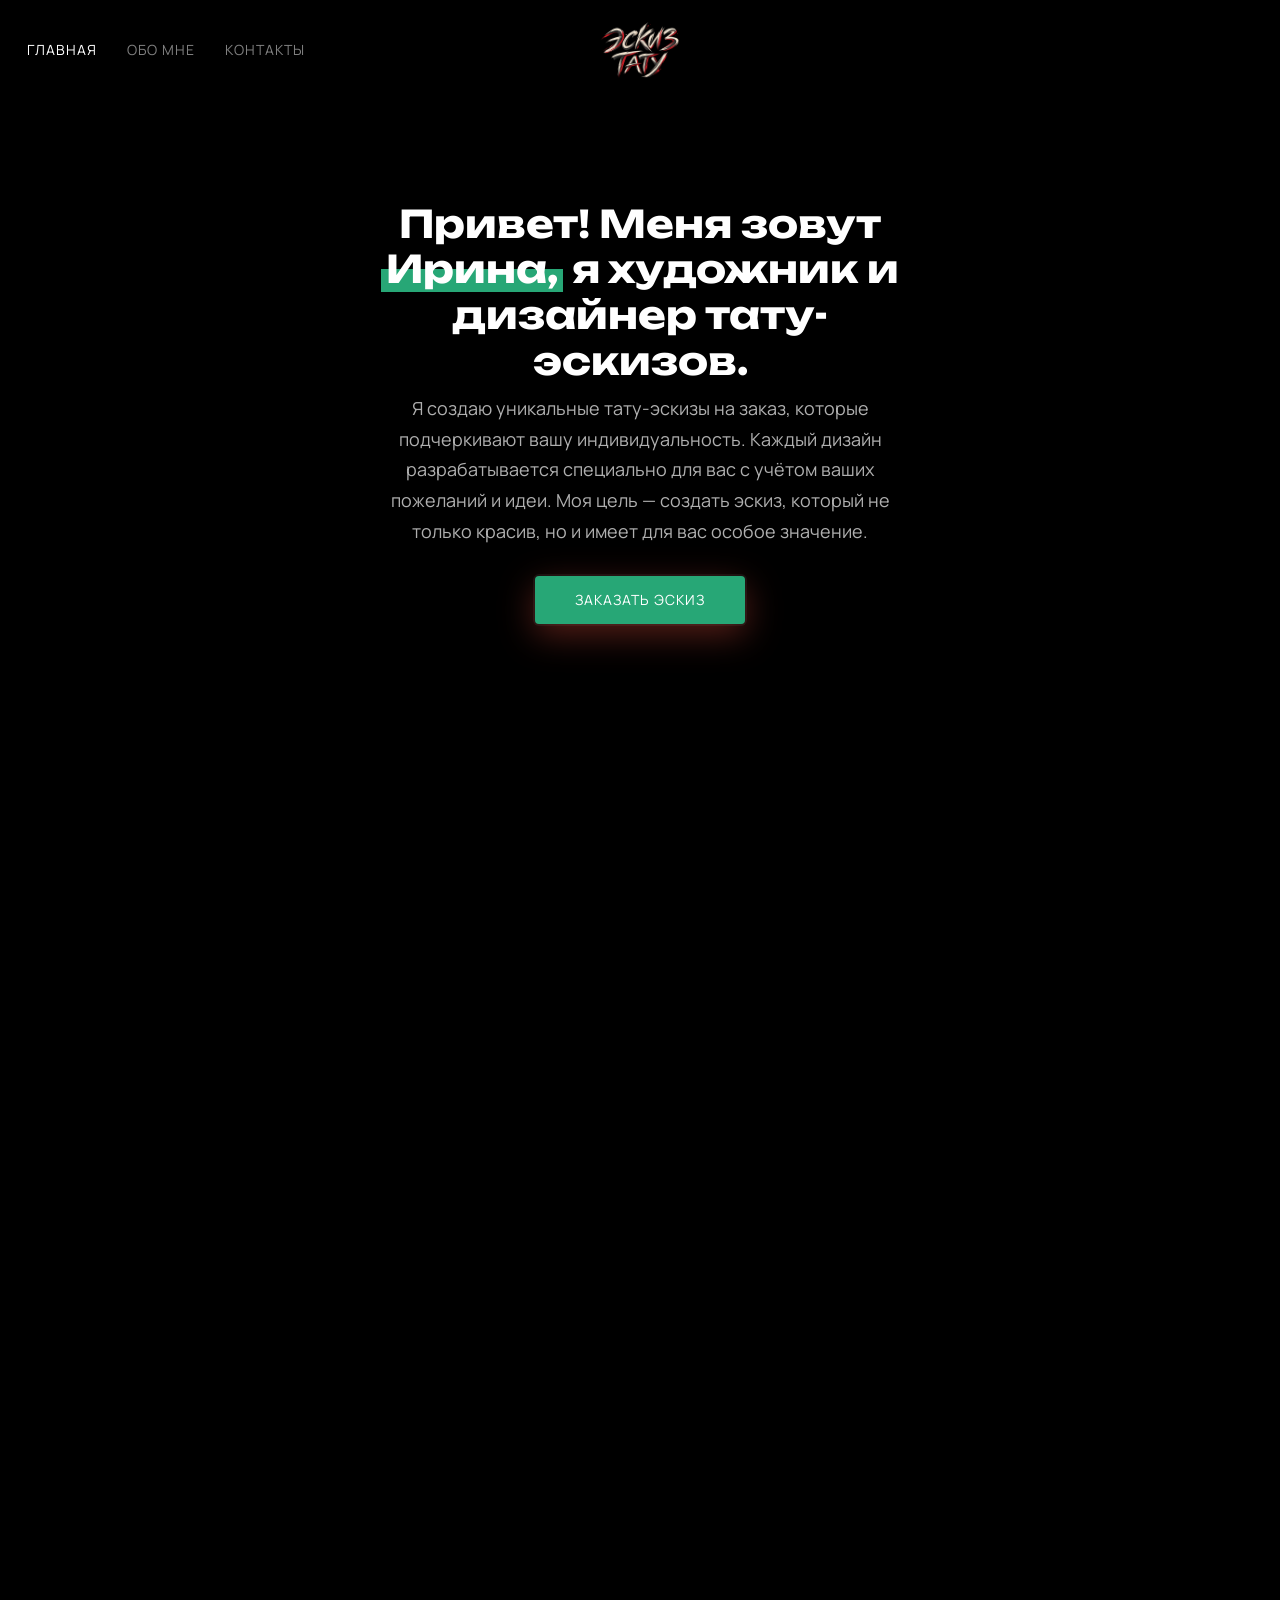
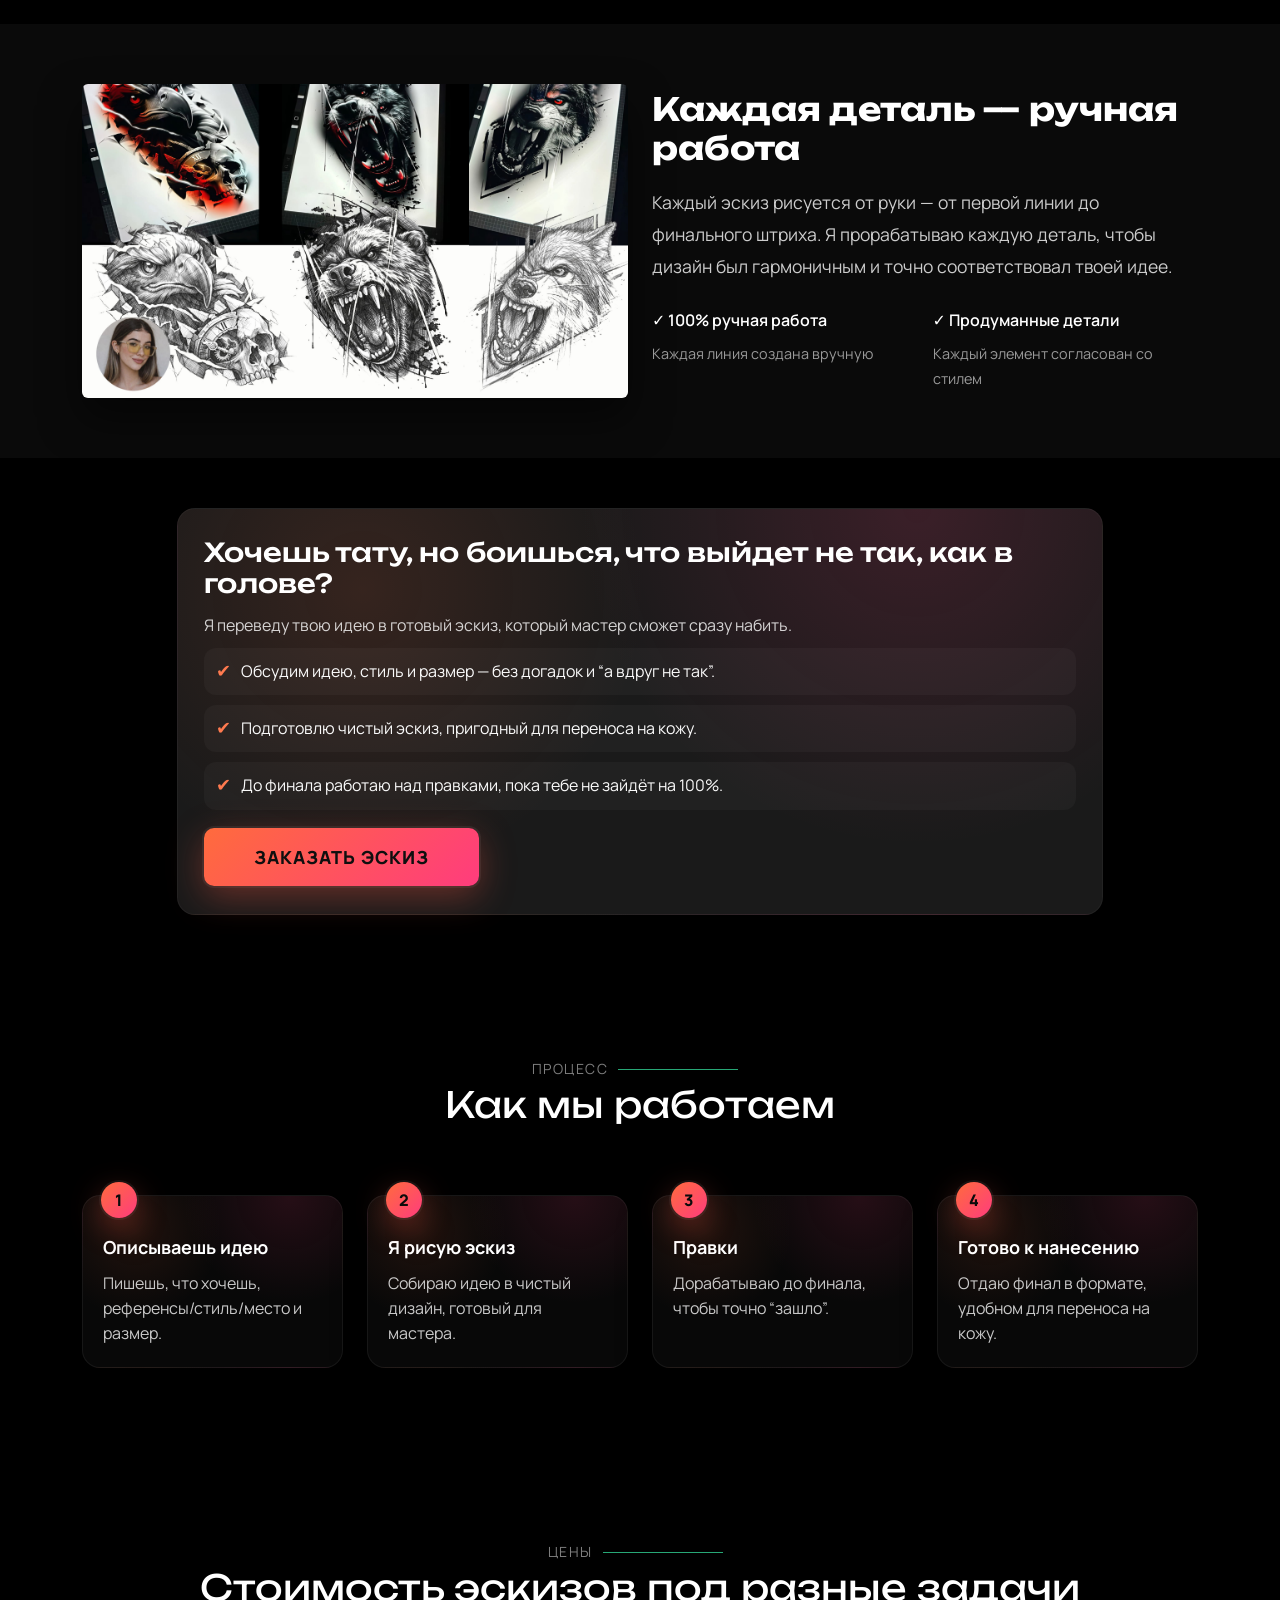
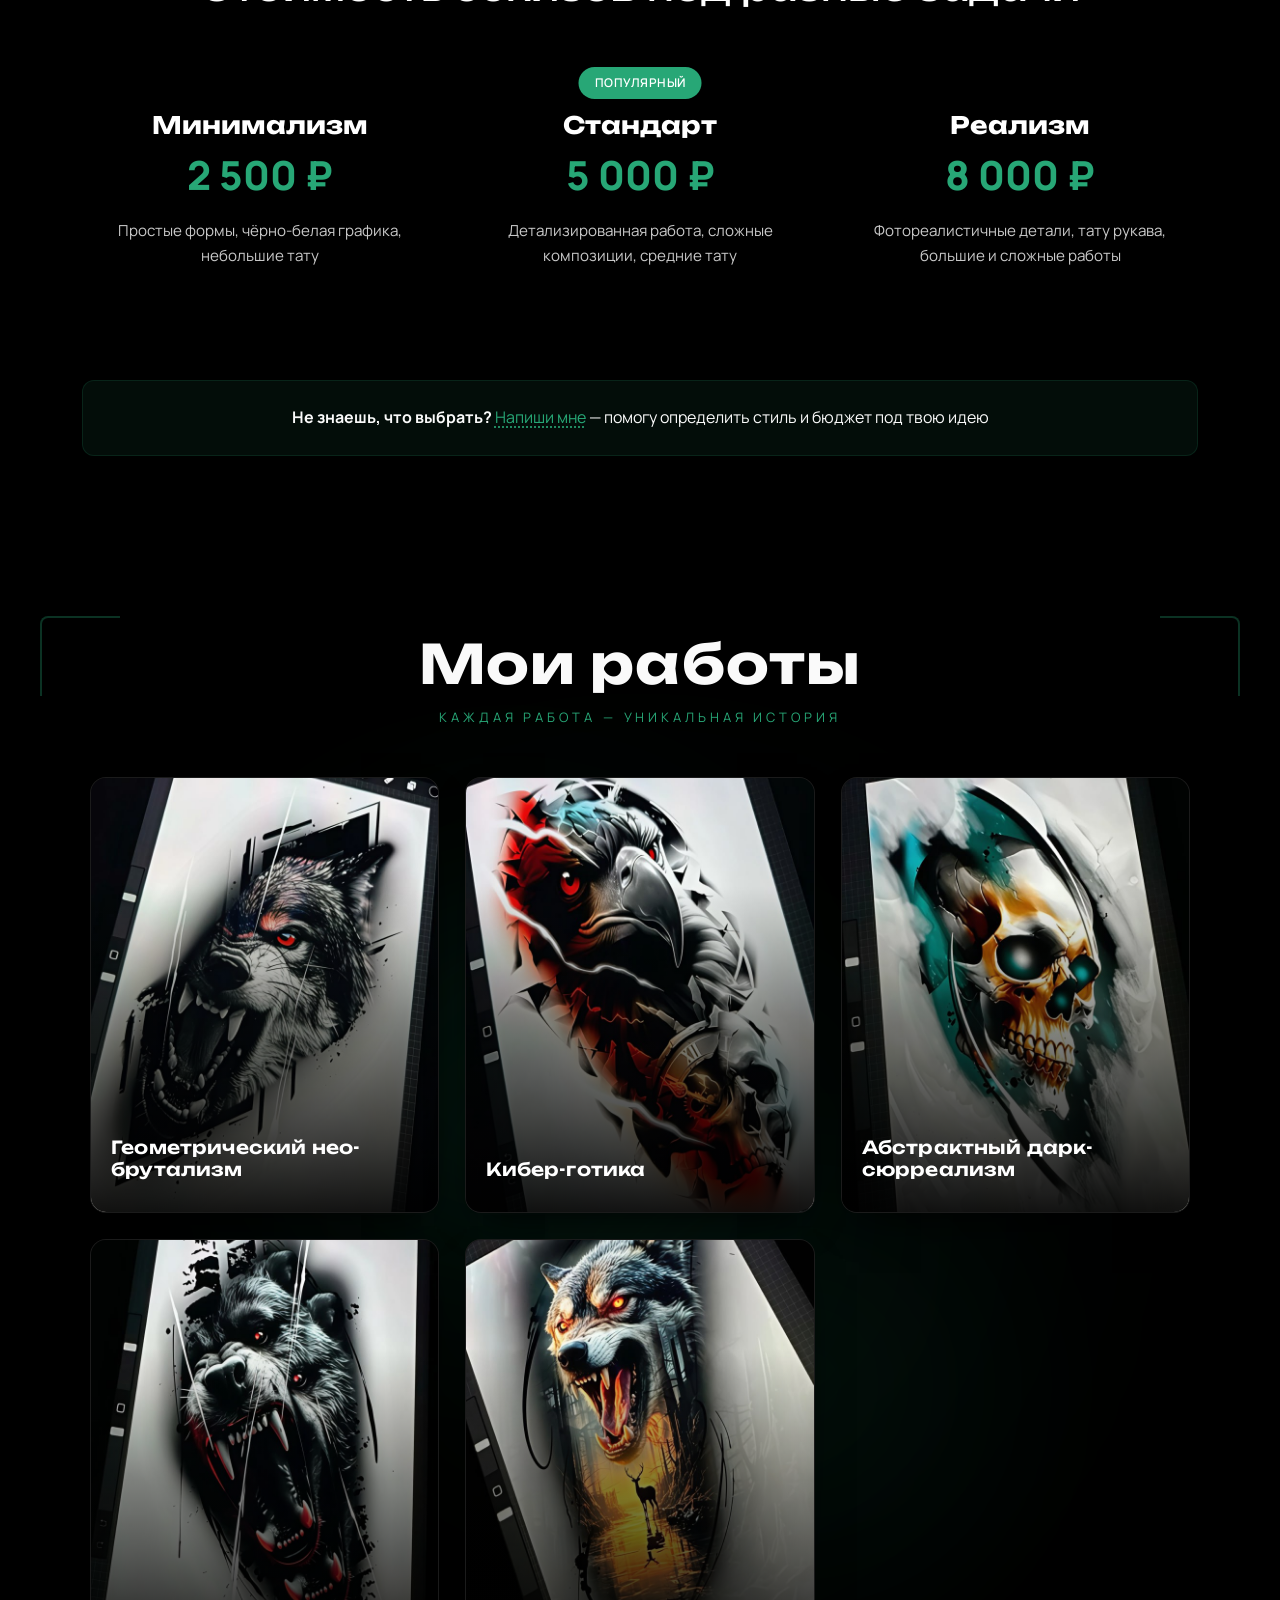
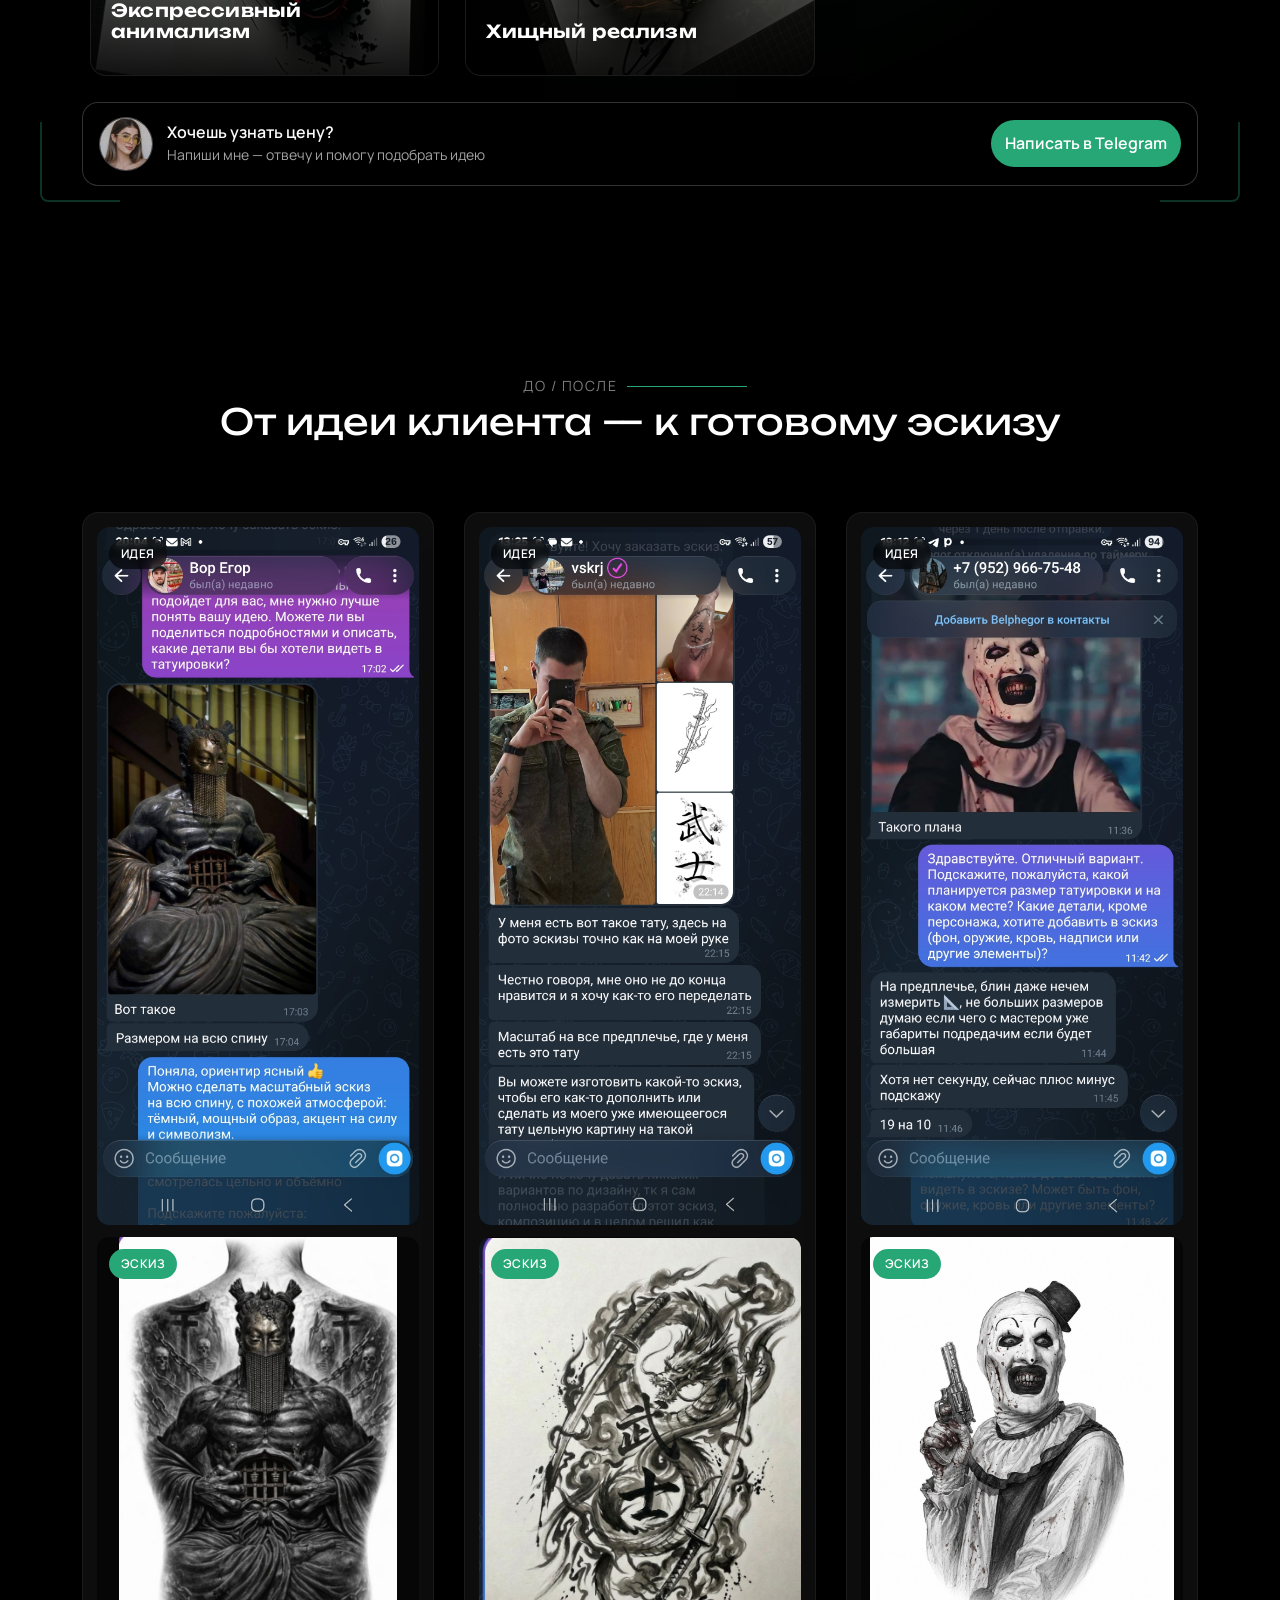
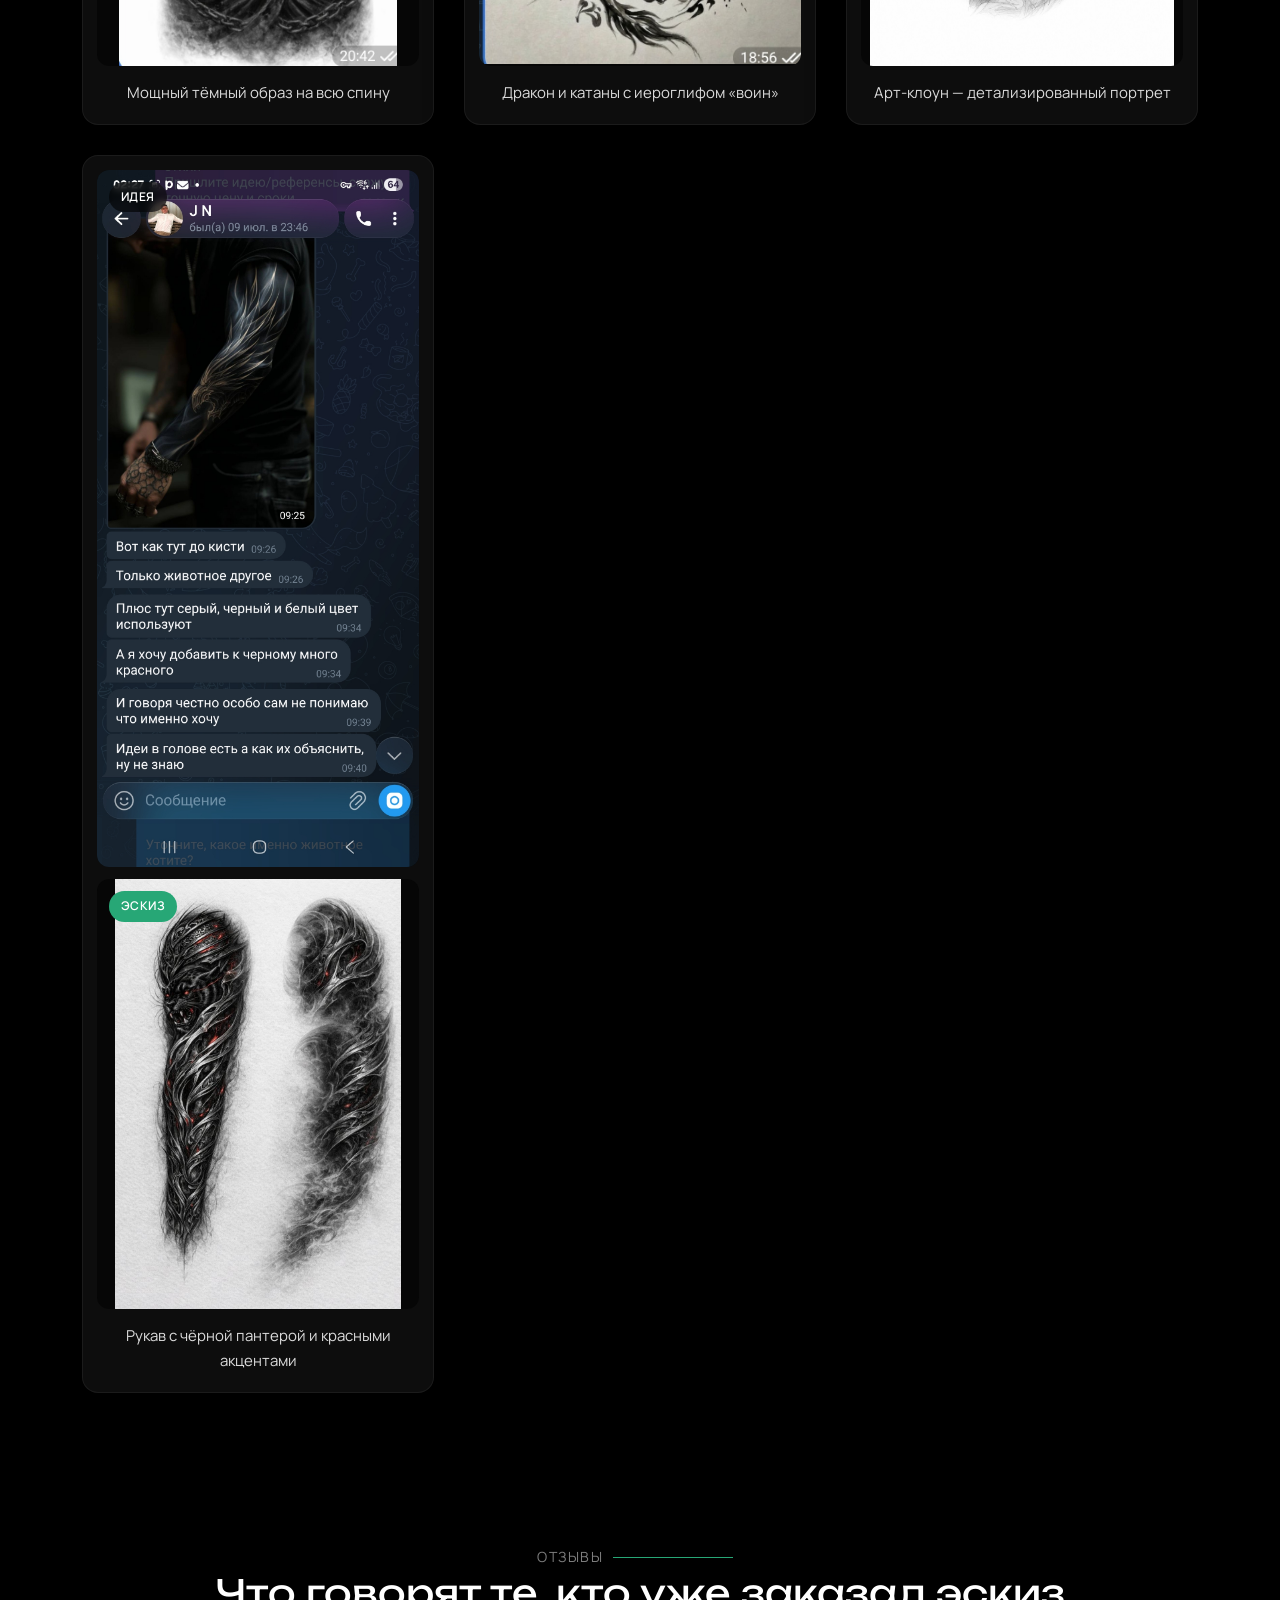
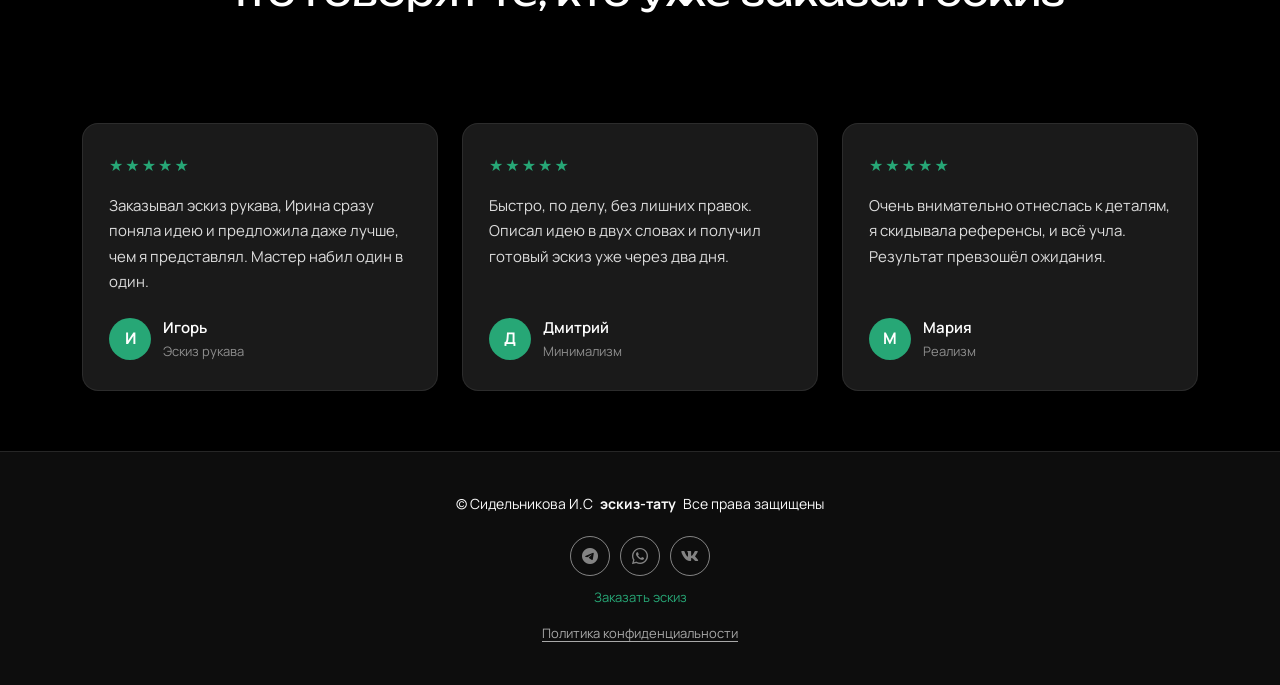
==== index.html @ 61ed84eb "322" ====
<!DOCTYPE html>
<html lang="ru">

<head>
  <meta charset="utf-8">
  <meta content="width=device-width, initial-scale=1.0" name="viewport">
  <title>эскиз-тату — Эскизы на заказ</title>
  <meta name="description" content="Профессиональные тату-эскизы на заказ. Уникальные дизайны, разработанные специально для вас с учётом ваших пожеланий.">
  <meta name="keywords" content="тату эскизы, эскизы на заказ, дизайн тату, татуировки, художник тату">

  <!-- DNS prefetch for external resources -->
  <link rel="dns-prefetch" href="//fonts.googleapis.com">
  <link rel="dns-prefetch" href="//fonts.gstatic.com">
  <link rel="dns-prefetch" href="//mc.yandex.ru">

  <!-- Favicons -->
  <link href="assets/img/favicon.png" rel="icon" type="image/png">
  <link href="assets/img/favicon.png" rel="shortcut icon" type="image/png">
  <link href="assets/img/apple-touch-icon.png" rel="apple-touch-icon">
  
  <!-- Яндекс Директ и Open Graph -->
  <meta property="og:title" content="эскиз-тату — Эскизы на заказ">
  <meta property="og:description" content="Профессиональные тату-эскизы на заказ. Уникальные дизайны, разработанные специально для вас.">
  <meta property="og:image" content="http://tattoosketch-irina.ru/assets/img/logo.png">
  <meta property="og:url" content="http://tattoosketch-irina.ru/">
  <meta property="og:type" content="website">
  <meta property="og:site_name" content="эскиз-тату">
  <meta property="og:locale" content="ru_RU">
  
  <!-- Twitter Card -->
  <meta name="twitter:card" content="summary_large_image">
  <meta name="twitter:title" content="эскиз-тату — Эскизы на заказ">
  <meta name="twitter:description" content="Профессиональные тату-эскизы на заказ">
  <meta name="twitter:image" content="http://tattoosketch-irina.ru/assets/img/logo.png">
  
  <!-- Дополнительные размеры иконок для лучшей совместимости -->
  <link rel="icon" type="image/png" sizes="16x16" href="assets/img/favicon.png">
  <link rel="icon" type="image/png" sizes="32x32" href="assets/img/favicon.png">
  <link rel="icon" type="image/png" sizes="96x96" href="assets/img/favicon.png">
  <link rel="icon" type="image/png" sizes="192x192" href="assets/img/favicon.png">

  <!-- Fonts - optimized -->
  <link rel="preconnect" href="https://fonts.googleapis.com">
  <link rel="preconnect" href="https://fonts.gstatic.com" crossorigin>
  <link rel="preload" href="https://fonts.googleapis.com/css2?family=Manrope:wght@300;400;500;600;700;800&family=Unbounded:wght@400;500;600;700;800&display=swap" as="style" onload="this.onload=null;this.rel='stylesheet'">
  <noscript><link href="https://fonts.googleapis.com/css2?family=Manrope:wght@300;400;500;600;700;800&family=Unbounded:wght@400;500;600;700;800&display=swap" rel="stylesheet"></noscript>

  <!-- Critical CSS preload -->
  <link rel="preload" href="assets/vendor/bootstrap/css/bootstrap.min.css" as="style">
  <link rel="preload" href="assets/css/main.css?v=2.3" as="style">

  <!-- Vendor CSS Files -->
  <link href="assets/vendor/bootstrap/css/bootstrap.min.css" rel="stylesheet">
  <link href="assets/vendor/bootstrap-icons/bootstrap-icons.css" rel="stylesheet">
  <link href="assets/vendor/aos/aos.css" rel="stylesheet">
  <link href="assets/vendor/glightbox/css/glightbox.min.css" rel="stylesheet">
  <link href="assets/vendor/swiper/swiper-bundle.min.css" rel="stylesheet">

  <!-- Main CSS File -->
  <link href="assets/css/main.css?v=2.3" rel="stylesheet">

  <link rel="stylesheet" href="https://cdnjs.cloudflare.com/ajax/libs/font-awesome/5.15.2/css/all.min.css"/>

  <style>
    /* Логотип в шапке */
    .header-logo { position: absolute; left: 50%; top: 50%; transform: translate(-50%, -50%); display: inline-flex; align-items: center; line-height: 0; z-index: 1; }
    .header-logo img { height: 56px; width: auto; display: block; }
    @media (max-width: 575px) { .header-logo img { height: 44px; } }
  </style>
</head>


<!-- Yandex.Metrika counter -->
<script type="text/javascript">
    (function(m,e,t,r,i,k,a){
        m[i]=m[i]||function(){(m[i].a=m[i].a||[]).push(arguments)};
        m[i].l=1*new Date();
        for (var j = 0; j < document.scripts.length; j++) {if (document.scripts[j].src === r) { return; }}
        k=e.createElement(t),a=e.getElementsByTagName(t)[0],k.async=1,k.src=r,a.parentNode.insertBefore(k,a)
    })(window, document,'script','https://mc.yandex.ru/metrika/tag.js?id=113437921', 'ym');

    ym(113437921, 'init', {ssr:true, webvisor:true, clickmap:true, ecommerce:"dataLayer", referrer: document.referrer, url: location.href, accurateTrackBounce:true, trackLinks:true});
</script>
<noscript><div><img src="https://mc.yandex.ru/watch/113437921" style="position:absolute; left:-9999px;" alt="" /></div></noscript>
<!-- /Yandex.Metrika counter -->

<body class="index-page">

  <header id="header" class="header d-flex align-items-center sticky-top">
    <div class="container-fluid position-relative d-flex align-items-center justify-content-between">
      <nav id="navmenu" class="navmenu">
        <ul>
          <li><a href="http://tattoosketch-irina.ru/" class="active">Главная<br></a></li>
          <li><a href="http://tattoosketch-irina.ru/about.html">Обо мне</a></li>
          <li><a href="http://tattoosketch-irina.ru/contact.html">Контакты</a></li>
        </ul>
        <i class="mobile-nav-toggle d-xl-none bi bi-list"></i>
      </nav>

      <a href="http://tattoosketch-irina.ru/" class="header-logo" aria-label="Эскиз тату — на главную"><img src="assets/img/logo-header.png" alt="Эскиз тату" width="78" height="56"></a>

    </div>
  </header>
  
  <main class="main">

    <!-- Hero Section -->
    <section id="hero" class="hero section">

      <div class="container">
        <div class="row justify-content-center">
          <div class="col-lg-6 text-center" data-aos="fade-up" data-aos-delay="100">
            <h2><span>Привет! Меня зовут </span><span class="underlight">Ирина,</span><span> я художник и дизайнер тату-эскизов.</span></h2>
            <p>Я создаю уникальные тату-эскизы на заказ, которые подчеркивают вашу индивидуальность. Каждый дизайн разрабатывается специально для вас с учётом ваших пожеланий и идеи. Моя цель — создать эскиз, который не только красив, но и имеет для вас особое значение.</p>
            <div>
              <a class="btn-get-started order-trigger" href="#order">Заказать эскиз<br></a>
            </div>
            
          </div>
        </div>
      </div>
    </section><!-- /Hero Section -->
    <section id="video-hero" class="video-hero" style="position: relative; height: 100vh; overflow: hidden;">
      <video autoplay muted loop playsinline preload="metadata"
        style="
          position: absolute;
          top: 50%;
          left: 50%;
          height: 100%;
          transform: translate(-50%, -50%);
          object-fit: contain;
          pointer-events: none;
          user-select: none;
        "
        id="background-video"
        oncontextmenu="return false;"
        onselectstart="return false;"
        ondragstart="return false;"
      >
        <source src="assets/vid/123.mp4" type="video/mp4">
      </video>
    </section>
    
    
    <script>
      // Загружаем видео после загрузки страницы с задержкой
      window.addEventListener('load', function() {
        setTimeout(function() {
          const video = document.getElementById("background-video");
          if (video) {
            video.load(); // Загружаем видео
            video.playbackRate = 0.7; // Уменьшаем скорость видео
          }
        }, 1000); // Задержка 1 секунда после загрузки страницы
      });
    </script>

    <!-- Handmade Section -->
    <section class="section" style="padding: 60px 0; background: #0a0a0a;">
      <div class="container" data-aos="fade-up" data-aos-delay="100">
        <div class="row align-items-center justify-content-center">
          <div class="col-lg-6">
            <div class="handmade-image-wrapper">
              <img id="handmadeImage" src="" alt="Ручная работа эскиза" class="img-fluid rounded" style="width: 100%; height: auto; box-shadow: 0 20px 40px rgba(0,0,0,0.5);" draggable="false" oncontextmenu="return false;" onselectstart="return false;" ondragstart="return false;">
            </div>
          </div>
          <div class="col-lg-6">
            <div class="handmade-content">
              <h3 style="color: #fff; font-size: 2rem; margin-bottom: 20px; font-weight: 700;">Каждая деталь — ручная работа</h3>
              <p style="color: #ccc; font-size: 1.1rem; line-height: 1.8; margin-bottom: 25px;">
                Каждый эскиз рисуется от руки — от первой линии до финального штриха. Я прорабатываю каждую деталь, чтобы дизайн был гармоничным и точно соответствовал твоей идее.
              </p>
              <div style="display: flex; gap: 15px; flex-wrap: wrap;">
                <div style="flex: 1; min-width: 200px;">
                  <div style="color: #fff; font-weight: 600; margin-bottom: 8px;">✓ 100% ручная работа</div>
                  <div style="color: #999; font-size: 0.9rem;">Каждая линия создана вручную</div>
                </div>
                <div style="flex: 1; min-width: 200px;">
                  <div style="color: #fff; font-weight: 600; margin-bottom: 8px;">✓ Продуманные детали</div>
                  <div style="color: #999; font-size: 0.9rem;">Каждый элемент согласован со стилем</div>
                </div>
              </div>
            </div>
          </div>
        </div>
      </div>
    </section>

    <!-- Gallery Section -->
    <section class="section" style="padding: 50px 0;">
      <div class="container" data-aos="fade-up" data-aos-delay="80">
        <div class="row justify-content-center">
          <div class="col-lg-10">
            <div class="pain-block">
              <h3>Хочешь тату, но боишься, что выйдет не так, как в голове?</h3>
              <p>Я переведу твою идею в готовый эскиз, который мастер сможет сразу набить.</p>
              <ul class="pain-bullets">
                <li><span class="icon">✔</span><span>Обсудим идею, стиль и размер — без догадок и “а вдруг не так”.</span></li>
                <li><span class="icon">✔</span><span>Подготовлю чистый эскиз, пригодный для переноса на кожу.</span></li>
                <li><span class="icon">✔</span><span>До финала работаю над правками, пока тебе не зайдёт на 100%.</span></li>
              </ul>
              <div style="margin-top: 18px;">
                <a class="btn-get-started order-trigger" href="#order">Заказать эскиз</a>
              </div>
            </div>
          </div>
        </div>
      </div>
    </section>
    <section id="work" class="section work-process">
      <div class="container" data-aos="fade-up" data-aos-delay="80">
        <div class="section-title text-center">
          <h2>Процесс</h2>
          <p>Как мы работаем</p>
        </div>

        <div class="row gy-4 justify-content-center">
          <div class="col-lg-3 col-md-6">
            <div class="work-step-card" data-aos="fade-up" data-aos-delay="100">
              <div class="work-step-badge">1</div>
              <div class="work-step-title">Описываешь идею</div>
              <div class="work-step-text">Пишешь, что хочешь, референсы/стиль/место и размер.</div>
            </div>
          </div>

          <div class="col-lg-3 col-md-6">
            <div class="work-step-card" data-aos="fade-up" data-aos-delay="150">
              <div class="work-step-badge">2</div>
              <div class="work-step-title">Я рисую эскиз</div>
              <div class="work-step-text">Собираю идею в чистый дизайн, готовый для мастера.</div>
            </div>
          </div>

          <div class="col-lg-3 col-md-6">
            <div class="work-step-card" data-aos="fade-up" data-aos-delay="200">
              <div class="work-step-badge">3</div>
              <div class="work-step-title">Правки</div>
              <div class="work-step-text">Дорабатываю до финала, чтобы точно “зашло”.</div>
            </div>
          </div>

          <div class="col-lg-3 col-md-6">
            <div class="work-step-card" data-aos="fade-up" data-aos-delay="250">
              <div class="work-step-badge">4</div>
              <div class="work-step-title">Готово к нанесению</div>
              <div class="work-step-text">Отдаю финал в формате, удобном для переноса на кожу.</div>
            </div>
          </div>
        </div>
      </div>
    </section>

    <!-- Pricing Section -->
    <section id="pricing" class="section pricing-section">
      <div class="container" data-aos="fade-up" data-aos-delay="80">
        <div class="section-title text-center">
          <h2>Цены</h2>
          <p>Стоимость эскизов под разные задачи</p>
        </div>
      </div>

      <!-- Популярный блок для мобильных -->
      <div class="pricing-popular-mobile d-block d-md-none">
        <div class="container" data-aos="fade-up" data-aos-delay="150">
          <div class="pricing-item pricing-popular">
            <span class="pricing-badge">Популярный</span>
            <h3 class="pricing-title">Стандарт</h3>
            <div>
              <div class="pricing-price">5 000 ₽</div>
              <p class="pricing-desc">Детализированная работа, сложные композиции, средние тату</p>
            </div>
          </div>
        </div>
      </div>

      <div class="container" data-aos="fade-up" data-aos-delay="80">
        <div class="row gy-4 justify-content-center">
          <div class="col-lg-4 col-md-6 d-none d-md-block">
            <div class="pricing-item" data-aos="fade-up" data-aos-delay="100">
              <h3 class="pricing-title">Минимализм</h3>
              <div>
                <div class="pricing-price">2 500 ₽</div>
                <p class="pricing-desc">Простые формы, чёрно-белая графика, небольшие тату</p>
              </div>
            </div>
          </div>

          <div class="col-lg-4 col-md-6 d-none d-md-block">
            <div class="pricing-item pricing-popular" data-aos="fade-up" data-aos-delay="150">
              <span class="pricing-badge">Популярный</span>
              <h3 class="pricing-title">Стандарт</h3>
              <div>
                <div class="pricing-price">5 000 ₽</div>
                <p class="pricing-desc">Детализированная работа, сложные композиции, средние тату</p>
              </div>
            </div>
          </div>

          <div class="col-lg-4 col-md-6 d-none d-md-block">
            <div class="pricing-item" data-aos="fade-up" data-aos-delay="200">
              <h3 class="pricing-title">Реализм</h3>
              <div>
                <div class="pricing-price">8 000 ₽</div>
                <p class="pricing-desc">Фотореалистичные детали, тату рукава, большие и сложные работы</p>
              </div>
            </div>
          </div>

          <!-- Мобильные версии остальных блоков -->
          <div class="col-12 d-block d-md-none">
            <div class="row gy-3">
              <div class="col-12">
                <div class="pricing-item" data-aos="fade-up" data-aos-delay="100">
                  <h3 class="pricing-title">Минимализм</h3>
                  <div>
                    <div class="pricing-price">2 500 ₽</div>
                    <p class="pricing-desc">Простые формы, чёрно-белая графика, небольшие тату</p>
                  </div>
                </div>
              </div>

              <div class="col-12">
                <div class="pricing-item" data-aos="fade-up" data-aos-delay="200">
                  <h3 class="pricing-title">Реализм</h3>
                  <div>
                    <div class="pricing-price">8 000 ₽</div>
                    <p class="pricing-desc">Фотореалистичные детали, тату рукава, большие и сложные работы</p>
                  </div>
                </div>
              </div>
            </div>
          </div>
        </div>

        <div class="pricing-note text-center" data-aos="fade-up" data-aos-delay="250">
          <p><strong>Не знаешь, что выбрать?</strong> <a href="#order" class="order-trigger" style="color: var(--accent-color); text-decoration: underline; text-decoration-style: dotted; text-underline-offset: 4px;">Напиши мне</a> — помогу определить стиль и бюджет под твою идею</p>
        </div>
      </div>
    </section>

    <section id="gallery-4" class="section mfb-gallery">

      <div class="mfb-gallery__bg" aria-hidden="true">
        <div class="mfb-gallery__glow mfb-gallery__glow--1"></div>
        <div class="mfb-gallery__glow mfb-gallery__glow--2"></div>
        <div class="mfb-gallery__glow mfb-gallery__glow--3"></div>

        <div class="mfb-gallery__corner mfb-gallery__corner--tl"></div>
        <div class="mfb-gallery__corner mfb-gallery__corner--tr"></div>
        <div class="mfb-gallery__corner mfb-gallery__corner--bl"></div>
        <div class="mfb-gallery__corner mfb-gallery__corner--br"></div>
      </div>

      <div class="container mfb-gallery__container">
        <div class="mfb-gallery__header">
          <h2 class="mfb-gallery__title">Мои работы</h2>
          <p class="mfb-gallery__subtitle">Каждая работа — уникальная история</p>
        </div>

        <div class="mfb-grid">
          <figure class="mfb-card">
            <img class="mfb-card__img" src="assets/img/gallery/gallery-1.jpg" alt="Геометрический нео-брутализм" loading="lazy" draggable="false" oncontextmenu="return false;">
            <figcaption class="mfb-card__caption">
              <h3 class="mfb-card__title">Геометрический нео-брутализм</h3>
              <p class="mfb-card__desc"></p>
            </figcaption>
          </figure>

          <figure class="mfb-card">
            <img class="mfb-card__img" src="assets/img/gallery/gallery-2.jpg" alt="Кибер-готика" loading="lazy" draggable="false" oncontextmenu="return false;">
            <figcaption class="mfb-card__caption">
              <h3 class="mfb-card__title">Кибер-готика</h3>
              <p class="mfb-card__desc"></p>
            </figcaption>
          </figure>

          <figure class="mfb-card">
            <img class="mfb-card__img" src="assets/img/gallery/gallery-3.jpg" alt="Абстрактный дарк-сюрреализм" loading="lazy" draggable="false" oncontextmenu="return false;">
            <figcaption class="mfb-card__caption">
              <h3 class="mfb-card__title">Абстрактный дарк-сюрреализм</h3>
              <p class="mfb-card__desc"></p>
            </figcaption>
          </figure>

          <figure class="mfb-card">
            <img class="mfb-card__img" src="assets/img/gallery/gallery-4.jpg" alt="Экспрессивный анимализм" loading="lazy" draggable="false" oncontextmenu="return false;">
            <figcaption class="mfb-card__caption">
              <h3 class="mfb-card__title">Экспрессивный анимализм</h3>
              <p class="mfb-card__desc"></p>
            </figcaption>
          </figure>

          <figure class="mfb-card">
            <img class="mfb-card__img" src="assets/img/gallery/gallery-5.jpg" alt="Хищный реализм" loading="lazy" draggable="false" oncontextmenu="return false;">
            <figcaption class="mfb-card__caption">
              <h3 class="mfb-card__title">Хищный реализм</h3>
              <p class="mfb-card__desc"></p>
            </figcaption>
          </figure>
        </div>

        <div class="mfb-gallery__cta">
          <div class="mfb-cta">
            <img class="mfb-cta__avatar" src="assets/img/profile-img.png" alt="Ирина" loading="lazy">
            <div class="mfb-cta__body">
              <div class="mfb-cta__title">Хочешь узнать цену?</div>
              <div class="mfb-cta__text">Напиши мне — отвечу и помогу подобрать идею</div>
            </div>
            <a class="mfb-cta__btn" href="https://t.me/Irinasketchs?text=%D0%97%D0%B4%D1%80%D0%B0%D0%B2%D1%81%D1%82%D0%B2%D1%83%D0%B9%D1%82%D0%B5!%20%D0%A5%D0%BE%D1%87%D1%83%20%D0%B7%D0%B0%D0%BA%D0%B0%D0%B7%D0%B0%D1%82%D1%8C%20%D1%8D%D1%81%D0%BA%D0%B8%D0%B7." target="_blank" rel="noopener">Написать в Telegram</a>
          </div>
        </div>
      </div>

    </section><!-- /Gallery Section -->

    <!-- Before / After Section -->
    <section id="before-after" class="section before-after">
      <div class="container" data-aos="fade-up" data-aos-delay="80">
        <div class="section-title text-center">
          <h2>До / После</h2>
          <p>От идеи клиента — к готовому эскизу</p>
        </div>

        <div class="ba-grid">
          <div class="ba-card">
            <div class="ba-card__side ba-card__side--before">
              <img src="assets/img/before-after/ba1-before.jpg" alt="Идея клиента — референс" loading="lazy" draggable="false" oncontextmenu="return false;">
              <span class="ba-card__tag">Идея</span>
            </div>
            <div class="ba-card__side ba-card__side--after">
              <img src="assets/img/before-after/ba1-after.jpg" alt="Готовый эскиз" loading="lazy" draggable="false" oncontextmenu="return false;">
              <span class="ba-card__tag ba-card__tag--after">Эскиз</span>
            </div>
            <p class="ba-card__caption">Мощный тёмный образ на всю спину</p>
          </div>

          <div class="ba-card">
            <div class="ba-card__side ba-card__side--before">
              <img src="assets/img/before-after/ba2-before.jpg" alt="Идея клиента — референс" loading="lazy" draggable="false" oncontextmenu="return false;">
              <span class="ba-card__tag">Идея</span>
            </div>
            <div class="ba-card__side ba-card__side--after">
              <img src="assets/img/before-after/ba2-after.jpg" alt="Готовый эскиз" loading="lazy" draggable="false" oncontextmenu="return false;">
              <span class="ba-card__tag ba-card__tag--after">Эскиз</span>
            </div>
            <p class="ba-card__caption">Дракон и катаны с иероглифом «воин»</p>
          </div>

          <div class="ba-card">
            <div class="ba-card__side ba-card__side--before">
              <img src="assets/img/before-after/ba3-before.jpg" alt="Идея клиента — референс" loading="lazy" draggable="false" oncontextmenu="return false;">
              <span class="ba-card__tag">Идея</span>
            </div>
            <div class="ba-card__side ba-card__side--after">
              <img src="assets/img/before-after/ba3-after.jpg" alt="Готовый эскиз" loading="lazy" draggable="false" oncontextmenu="return false;">
              <span class="ba-card__tag ba-card__tag--after">Эскиз</span>
            </div>
            <p class="ba-card__caption">Арт-клоун — детализированный портрет</p>
          </div>

          <div class="ba-card">
            <div class="ba-card__side ba-card__side--before">
              <img src="assets/img/before-after/ba4-before.jpg" alt="Идея клиента — референс" loading="lazy" draggable="false" oncontextmenu="return false;">
              <span class="ba-card__tag">Идея</span>
            </div>
            <div class="ba-card__side ba-card__side--after">
              <img src="assets/img/before-after/ba4-after.jpg" alt="Готовый эскиз" loading="lazy" draggable="false" oncontextmenu="return false;">
              <span class="ba-card__tag ba-card__tag--after">Эскиз</span>
            </div>
            <p class="ba-card__caption">Рукав с чёрной пантерой и красными акцентами</p>
          </div>
        </div>
      </div>
    </section><!-- /Before After Section -->

    <!-- Reviews Section -->
    <!-- Замените имена, тексты отзывов и оценки на реальные — это placeholder-контент -->
    <section id="reviews" class="section reviews-section">
      <div class="container" data-aos="fade-up" data-aos-delay="80">
        <div class="section-title text-center">
          <h2>Отзывы</h2>
          <p>Что говорят те, кто уже заказал эскиз</p>
        </div>

        <div class="reviews-grid">
          <div class="review-card" data-aos="fade-up" data-aos-delay="100">
            <div class="review-card__stars">★★★★★</div>
            <p class="review-card__text">Заказывал эскиз рукава, Ирина сразу поняла идею и предложила даже лучше, чем я представлял. Мастер набил один в один.</p>
            <div class="review-card__author">
              <div class="review-card__avatar">И</div>
              <div>
                <div class="review-card__name">Игорь</div>
                <div class="review-card__meta">Эскиз рукава</div>
              </div>
            </div>
          </div>

          <div class="review-card" data-aos="fade-up" data-aos-delay="150">
            <div class="review-card__stars">★★★★★</div>
            <p class="review-card__text">Быстро, по делу, без лишних правок. Описал идею в двух словах и получил готовый эскиз уже через два дня.</p>
            <div class="review-card__author">
              <div class="review-card__avatar">Д</div>
              <div>
                <div class="review-card__name">Дмитрий</div>
                <div class="review-card__meta">Минимализм</div>
              </div>
            </div>
          </div>

          <div class="review-card" data-aos="fade-up" data-aos-delay="200">
            <div class="review-card__stars">★★★★★</div>
            <p class="review-card__text">Очень внимательно отнеслась к деталям, я скидывала референсы, и всё учла. Результат превзошёл ожидания.</p>
            <div class="review-card__author">
              <div class="review-card__avatar">М</div>
              <div>
                <div class="review-card__name">Мария</div>
                <div class="review-card__meta">Реализм</div>
              </div>
            </div>
          </div>
        </div>
      </div>
    </section><!-- /Reviews Section -->

  </main>

  <footer id="footer" class="footer">

    <div class="container">
      <div class="copyright text-center ">
        <p>© <span>Cидельникова И.С</span> <strong class="px-1 sitename">эскиз-тату</strong> <span>Все права защищены</span></p>
      </div>
      <div class="social-links d-flex justify-content-center">
        <a href="#" class="social-links__icon social-links__icon--tg" onclick="openTelegramModal(); return false;" aria-label="Telegram"><i class="bi bi-telegram"></i></a>
        <a href="#" class="social-links__icon social-links__icon--wa" onclick="openWhatsAppModal(); return false;" aria-label="WhatsApp"><i class="bi bi-whatsapp"></i></a>
        <a href="https://vk.me/tattoo_sketchs1" class="social-links__icon social-links__icon--vk" aria-label="ВКонтакте"><i class="fab fa-vk"></i></a>
      </div>
      <div class="credits">
        <!-- All the links in the footer should remain intact. -->
        <!-- You can delete the links only if you've purchased the pro version. -->
        <!-- Licensing information: https://bootstrapmade.com/license/ -->
        <!-- Purchase the pro version with working PHP/AJAX contact form: [buy-url] -->
      <a href="#order" class="order-trigger">Заказать эскиз</a>
      </div>
      <div class="text-center">
        <button type="button" class="footer-privacy-link" onclick="openPrivacyModal()">Политика конфиденциальности</button>
      </div>
    </div>

  </footer>

  <!-- Order Modal -->
<div class="order-modal" id="orderModal">
  <div class="order-modal__dialog">
    <button class="order-modal__close" type="button" aria-label="Закрыть"><i class="bi bi-x-lg"></i></button>

    <div class="order-modal__title">
      Создадим твой уникальный тату-эскиз вместе
    </div>

    <div class="order-modal__text">
      Напиши мне прямо сейчас, и я разработаю авторский эскиз под твой стиль и место на теле.
      2 правки бесплатно, готово за 48 часов. Твоя идея — мой дизайн!
    </div>

    <div class="order-modal__actions">
      <a class="order-modal__btn order-modal__btn--tg" href="https://t.me/Irinasketchs?text=%D0%97%D0%B4%D1%80%D0%B0%D0%B2%D1%81%D1%82%D0%B2%D1%83%D0%B9%D1%82%D0%B5!%20%D0%A5%D0%BE%D1%87%D1%83%20%D0%B7%D0%B0%D0%BA%D0%B0%D0%B7%D0%B0%D1%82%D1%8C%20%D1%8D%D1%81%D0%BA%D0%B8%D0%B7." target="_blank" rel="noopener">
        <span class="order-modal__btn-content">
          <i class="bi bi-telegram order-modal__btn-icon"></i>
          <span class="order-modal__btn-text">
            <span class="order-modal__btn-main">Telegram</span>
            <span class="order-modal__btn-sub">работает с VPN</span>
          </span>
        </span>
      </a>
      <a class="order-modal__btn order-modal__btn--wa" href="https://wa.me/79517623467?text=%D0%97%D0%B4%D1%80%D0%B0%D0%B2%D1%81%D1%82%D0%B2%D1%83%D0%B9%D1%82%D0%B5!%20%D0%A5%D0%BE%D1%87%D1%83%20%D0%B7%D0%B0%D0%BA%D0%B0%D0%B7%D0%B0%D1%82%D1%8C%20%D1%8D%D1%81%D0%BA%D0%B8%D0%B7." target="_blank" rel="noopener">
        <span class="order-modal__btn-content">
          <i class="bi bi-whatsapp order-modal__btn-icon"></i>
          <span class="order-modal__btn-text">
            <span class="order-modal__btn-main">WhatsApp</span>
            <span class="order-modal__btn-sub">работает с VPN</span>
          </span>
        </span>
      </a>
      <a class="order-modal__btn order-modal__btn--vk" href="https://vk.me/tattoo_sketchs1" target="_blank" rel="noopener">
        <span class="order-modal__btn-content">
          <i class="fab fa-vk order-modal__btn-icon"></i>
          <span class="order-modal__btn-text">
            <span class="order-modal__btn-main">ВКонтакте</span>
            <span class="order-modal__btn-sub">без VPN</span>
          </span>
        </span>
      </a>
      <a class="order-modal__btn order-modal__btn--max" href="https://max.ru/u/f9LHodD0cOKFTOiDTiyeETaoW0tU1m-Z9Y6-FG8W3-4ZgeaolF8IkPWE2fU" target="_blank" rel="noopener">
        <span class="order-modal__btn-content">
          <span class="order-modal__btn-icon order-modal__btn-icon--max" aria-hidden="true"></span>
          <span class="order-modal__btn-text">
            <span class="order-modal__btn-main">MAX</span>
            <span class="order-modal__btn-sub">без VPN</span>
          </span>
        </span>
      </a>
    </div>

    <button type="button" class="order-examples-trigger" id="openExamplesBtn">
      <i class="bi bi-images"></i> Посмотреть примеры работ
    </button>

  </div>
</div>

  <!-- Попап с важной информацией: показывается перед выбором мессенджера -->
  <div class="order-modal" id="orderInfoModal">
    <div class="order-modal__dialog order-modal__dialog--sm">
      <button class="order-modal__close" type="button" aria-label="Закрыть" id="orderInfoCloseBtn"><i class="bi bi-x-lg"></i></button>

      <div class="order-modal__title">Прежде чем начнём</div>

      <div class="order-modal__text" style="margin-bottom: 18px;">
        Коротко о том, как я работаю, чтобы не было недопонимания.
      </div>

      <div class="order-thanks__laststep" style="width: 100%; box-sizing: border-box; align-items: flex-start;">
        <span class="order-thanks__badge">Важно</span>
        <p class="order-scope-note">Я рисую эскизы — <strong>сам дизайн</strong>, а не набиваю тату. Для нанесения понадобится мастер-тату у тебя в городе.</p>
        <p class="order-scope-note">Если вы хотите набить тату — пожалуйста, не пишите: я эскизы не набиваю.</p>
      </div>

      <button type="button" class="order-form__submit" id="orderInfoContinueBtn" style="width: 100%; margin-top: 20px;">Понятно, к мессенджерам</button>
    </div>
  </div>

  <!-- Попап с примерами работ: вынесен из формы заказа отдельно -->
  <div class="order-modal" id="examplesModal">
    <div class="order-modal__dialog">
      <button class="order-modal__close" type="button" aria-label="Закрыть" id="examplesCloseBtn"><i class="bi bi-x-lg"></i></button>

      <div class="order-modal__title">Примеры работ</div>
      <div class="order-modal__text">Несколько эскизов, которые я делала для клиентов.</div>

      <div class="order-carousel">
        <div class="order-carousel__viewport">
          <div class="order-carousel__track" id="orderCarouselTrack">
            <div class="order-carousel__item">
              <img src="assets/123/photo_2025-07-03_23-08-54 (1).jpg" alt="Эскиз 1" loading="lazy" oncontextmenu="return false;" draggable="false">
            </div>
            <div class="order-carousel__item">
              <img src="assets/123/photo_2025-07-03_23-08-55 (1).jpg" alt="Эскиз 2" loading="lazy" oncontextmenu="return false;" draggable="false">
            </div>
            <div class="order-carousel__item">
              <img src="assets/123/photo_2025-07-03_23-08-55 (2) (1).jpg" alt="Эскиз 3" loading="lazy" oncontextmenu="return false;" draggable="false">
            </div>
            <div class="order-carousel__item">
              <img src="assets/123/photo_2025-07-03_23-08-55 (3) (1).jpg" alt="Эскиз 4" loading="lazy" oncontextmenu="return false;" draggable="false">
            </div>
            <div class="order-carousel__item">
              <img src="assets/123/photo_2025-07-03_23-08-56 (1).jpg" alt="Эскиз 5" loading="lazy" oncontextmenu="return false;" draggable="false">
            </div>
            <div class="order-carousel__item">
              <img src="assets/123/photo_2025-07-03_23-08-56 (2) (1).jpg" alt="Эскиз 6" loading="lazy" oncontextmenu="return false;" draggable="false">
            </div>
            <div class="order-carousel__item">
              <img src="assets/123/photo_2025-07-03_23-08-56 (3) (1).jpg" alt="Эскиз 7" loading="lazy" oncontextmenu="return false;" draggable="false">
            </div>
            <div class="order-carousel__item">
              <img src="assets/123/photo_2025-07-03_23-08-56 (4) (1).jpg" alt="Эскиз 8" loading="lazy" oncontextmenu="return false;" draggable="false">
            </div>
          </div>
          <div class="order-carousel__nav">
            <button class="order-carousel__arrow order-carousel__arrow--prev" type="button" data-dir="-1">‹</button>
            <button class="order-carousel__arrow order-carousel__arrow--next" type="button" data-dir="1">›</button>
          </div>
        </div>
      </div>
    </div>
  </div>

  <!-- Telegram Modal -->
  <div class="order-modal" id="telegramModal" style="display: none;">
    <div class="order-modal__dialog">
      <button class="order-modal__close" type="button" aria-label="Закрыть" onclick="closeTelegramModal()"><i class="bi bi-x-lg"></i></button>
      <div class="order-modal__title">Написать в Telegram</div>
      <div class="order-modal__text">
        Для работы Telegram в России нужно включить VPN. Если у вас нет VPN, лучше воспользуйтесь ВКонтакте.
      </div>
      <div class="order-modal__actions">
        <a class="order-modal__btn order-modal__btn--tg" href="https://t.me/Irinasketchs?text=%D0%97%D0%B4%D1%80%D0%B0%D0%B2%D1%81%D1%82%D0%B2%D1%83%D0%B9%D1%82%D0%B5!%20%D0%A5%D0%BE%D1%87%D1%83%20%D0%B7%D0%B0%D0%BA%D0%B0%D0%B7%D0%B0%D1%82%D1%8C%20%D1%8D%D1%81%D0%BA%D0%B8%D0%B7." target="_blank" rel="noopener">
          <span class="order-modal__btn-content">
            <i class="bi bi-telegram order-modal__btn-icon"></i>
            <span class="order-modal__btn-text">
            <span class="order-modal__btn-main">Telegram</span>
            <span class="order-modal__btn-sub">работает с VPN</span>
            </span>
          </span>
        </a>
        <a class="order-modal__btn order-modal__btn--vk" href="https://vk.me/tattoo_sketchs1" target="_blank" rel="noopener">
          <span class="order-modal__btn-content">
            <i class="fab fa-vk order-modal__btn-icon"></i>
            <span class="order-modal__btn-text">
            <span class="order-modal__btn-main">ВКонтакте</span>
            <span class="order-modal__btn-sub">Без VPN</span>
            </span>
          </span>
        </a>
      </div>
    </div>
  </div>

  <!-- WhatsApp Modal -->
  <div class="order-modal" id="whatsappModal" style="display: none;">
    <div class="order-modal__dialog">
      <button class="order-modal__close" type="button" aria-label="Закрыть" onclick="closeWhatsAppModal()"><i class="bi bi-x-lg"></i></button>
      <div class="order-modal__title">Написать в WhatsApp</div>
      <div class="order-modal__text">
        Для работы WhatsApp в России нужно включить VPN. Если у вас нет VPN, лучше воспользуйтесь ВКонтакте.
      </div>
      <div class="order-modal__actions">
        <a class="order-modal__btn order-modal__btn--wa" href="https://wa.me/79517623467?text=%D0%97%D0%B4%D1%80%D0%B0%D0%B2%D1%81%D1%82%D0%B2%D1%83%D0%B9%D1%82%D0%B5!%20%D0%A5%D0%BE%D1%87%D1%83%20%D0%B7%D0%B0%D0%BA%D0%B0%D0%B7%D0%B0%D1%82%D1%8C%20%D1%8D%D1%81%D0%BA%D0%B8%D0%B7." target="_blank" rel="noopener">
          <span class="order-modal__btn-content">
            <i class="bi bi-whatsapp order-modal__btn-icon"></i>
            <span class="order-modal__btn-text">
            <span class="order-modal__btn-main">WhatsApp</span>
            <span class="order-modal__btn-sub">работает с VPN</span>
            </span>
          </span>
        </a>
        <a class="order-modal__btn order-modal__btn--vk" href="https://vk.me/tattoo_sketchs1" target="_blank" rel="noopener">
          <span class="order-modal__btn-content">
            <i class="fab fa-vk order-modal__btn-icon"></i>
            <span class="order-modal__btn-text"><span class="order-modal__btn-main">ВКонтакте</span></span>
          </span>
        </a>
      </div>
    </div>
  </div>

  <!-- Scroll Top -->
  <a href="#" id="scroll-top" class="scroll-top d-flex align-items-center justify-content-center"><i class="bi bi-arrow-up-short"></i></a>

  <!-- Preloader -->
  <div id="preloader">
    <div class="line"></div>
  </div>

  <!-- Critical JS preload -->
  <link rel="preload" href="assets/vendor/bootstrap/js/bootstrap.bundle.min.js" as="script">
  <link rel="preload" href="assets/vendor/aos/aos.js" as="script">
  <link rel="preload" href="assets/js/main.js?v=2.2" as="script">

  <!-- Vendor JS Files -->
  <script src="assets/vendor/bootstrap/js/bootstrap.bundle.min.js" defer></script>
  <script src="assets/vendor/php-email-form/validate.js" defer></script>
  <script src="assets/vendor/aos/aos.js" defer></script>
  <script src="assets/vendor/glightbox/js/glightbox.min.js" defer></script>
  <script src="assets/vendor/swiper/swiper-bundle.min.js" defer></script>

  <!-- Main JS File -->
  <script src="assets/js/main.js?v=2.2" defer></script>

  <!-- Модалки Telegram/WhatsApp с уведомлением про VPN (открываются из иконок в шапке/футере и кнопок в попапе заказа) -->
  <script>
    function openTelegramModal() {
      document.getElementById('telegramModal').style.display = 'flex';
      document.body.style.overflow = 'hidden';
    }

    function closeTelegramModal() {
      document.getElementById('telegramModal').style.display = 'none';
      document.body.style.overflow = '';
    }

    function openWhatsAppModal() {
      document.getElementById('whatsappModal').style.display = 'flex';
      document.body.style.overflow = 'hidden';
    }

    function closeWhatsAppModal() {
      document.getElementById('whatsappModal').style.display = 'none';
      document.body.style.overflow = '';
    }

    document.addEventListener('click', function (event) {
      var telegramModal = document.getElementById('telegramModal');
      var whatsappModal = document.getElementById('whatsappModal');
      if (event.target === telegramModal) closeTelegramModal();
      if (event.target === whatsappModal) closeWhatsAppModal();
    });
  </script>

  <!-- Логика попапов заказа: инфо-попап -> попап с мессенджерами, попап примеров работ, карусель -->
  <script>
    (function () {
      var orderModal = document.getElementById('orderModal');
      var orderInfoModal = document.getElementById('orderInfoModal');
      var examplesModal = document.getElementById('examplesModal');
      if (!orderModal || !orderInfoModal) return;

      var closeBtn = orderModal.querySelector('.order-modal__close');
      var triggers = document.querySelectorAll('.order-trigger');

      function openModal(modal) {
        modal.classList.add('open');
        document.body.classList.add('modal-open');
      }

      function closeModal(modal) {
        modal.classList.remove('open');
        // Снимаем блокировку скролла, только если больше не открыт ни один попап
        var anyOpen = document.querySelector('.order-modal.open');
        if (!anyOpen) document.body.classList.remove('modal-open');
      }

      // Первый шаг: попап с важной информацией
      function openOrderInfoModal(e) {
        if (e) e.preventDefault();
        openModal(orderInfoModal);
      }

      function closeOrderInfoModal() {
        closeModal(orderInfoModal);
      }

      // Второй шаг: попап с кнопками мессенджеров
      function openOrderModal() {
        openModal(orderModal);
      }

      function closeOrderModal() {
        closeModal(orderModal);
      }

      function openExamplesModal(e) {
        if (e) e.preventDefault();
        if (examplesModal) openModal(examplesModal);
      }

      function closeExamplesModal() {
        if (examplesModal) closeModal(examplesModal);
      }

      // Клик по любой кнопке "Заказать эскиз" открывает сначала инфо-попап
      triggers.forEach(function (t) {
        t.addEventListener('click', openOrderInfoModal);
      });

      var orderInfoCloseBtn = document.getElementById('orderInfoCloseBtn');
      var orderInfoContinueBtn = document.getElementById('orderInfoContinueBtn');
      if (orderInfoCloseBtn) orderInfoCloseBtn.addEventListener('click', closeOrderInfoModal);
      if (orderInfoContinueBtn) {
        orderInfoContinueBtn.addEventListener('click', function () {
          closeOrderInfoModal();
          openOrderModal();
        });
      }
      orderInfoModal.addEventListener('click', function (e) {
        if (e.target === orderInfoModal) closeOrderInfoModal();
      });

      if (closeBtn) closeBtn.addEventListener('click', closeOrderModal);
      orderModal.addEventListener('click', function (e) {
        if (e.target === orderModal) closeOrderModal();
      });

      // Попап "Примеры работ" — открывается кнопкой из попапа с мессенджерами
      var openExamplesBtn = document.getElementById('openExamplesBtn');
      var examplesCloseBtn = document.getElementById('examplesCloseBtn');
      if (openExamplesBtn) openExamplesBtn.addEventListener('click', openExamplesModal);
      if (examplesCloseBtn) examplesCloseBtn.addEventListener('click', closeExamplesModal);
      if (examplesModal) {
        examplesModal.addEventListener('click', function (e) {
          if (e.target === examplesModal) closeExamplesModal();
        });
      }

      document.addEventListener('keydown', function (e) {
        if (e.key !== 'Escape') return;
        if (examplesModal && examplesModal.classList.contains('open')) closeExamplesModal();
        else if (orderModal.classList.contains('open')) closeOrderModal();
        else if (orderInfoModal.classList.contains('open')) closeOrderInfoModal();
      });

      // Стрелки карусели (карусель живёт в попапе examplesModal)
      var track = document.getElementById('orderCarouselTrack');
      var arrows = document.querySelectorAll('.order-carousel__arrow');
      arrows.forEach(function (btn) {
        btn.addEventListener('click', function () {
          if (!track) return;
          var firstItem = track.querySelector('.order-carousel__item');
          var itemWidth = firstItem ? firstItem.getBoundingClientRect().width + 14 : 260;
          var dir = parseInt(btn.getAttribute('data-dir'), 10) || 1;
          track.scrollBy({ left: dir * itemWidth, behavior: 'smooth' });
        });
      });
    })();
  </script>


  <!-- Tracking scripts - loaded after page load for better performance -->
  <script>
    window.addEventListener('load', function() {
      setTimeout(function() {
        // Загружаем изображение с задержкой 1 секунду
        const handmadeImage = document.getElementById("handmadeImage");
        if (handmadeImage) {
          handmadeImage.src = "assets/img/gallery/123123123.jpg";
        }
        
        // Top.Mail.Ru counter - DISABLED for performance
        /*
        var _tmr = window._tmr || (window._tmr = []);
        _tmr.push({id: "3636165", type: "pageView", start: (new Date()).getTime()});
        (function (d, w, id) {
          if (d.getElementById(id)) return;
          var ts = d.createElement("script"); ts.type = "text/javascript"; ts.async = true; ts.id = id;
          ts.src = "https://top-fwz1.mail.ru/js/code.js";
          var f = function () {var s = d.getElementsByTagName("script")[0]; s.parentNode.insertBefore(ts, s);};
          if (w.opera == "[object Opera]") { d.addEventListener("DOMContentLoaded", f, false); } else { f(); }
        })(document, window, "tmr-code");
        */

        // TikTok Pixel Code - DISABLED for performance
        /*
        !function (w, d, t) {
          w.TiktokAnalyticsObject=t;var ttq=w[t]=w[t]||[];ttq.methods=["page","track","identify","instances","debug","on","off","once","ready","alias","group","enableCookie","disableCookie","holdConsent","revokeConsent","grantConsent"],ttq.setAndDefer=function(t,e){t[e]=function(){t.push([e].concat(Array.prototype.slice.call(arguments,0)))}};for(var i=0;i<ttq.methods.length;i++)ttq.setAndDefer(ttq,ttq.methods[i]);ttq.instance=function(t){for(
          var e=ttq._i[t]||[],n=0;n<ttq.methods.length;n++)ttq.setAndDefer(e,ttq.methods[n]);return e},ttq.load=function(e,n){var r="https://analytics.tiktok.com/i18n/pixel/events.js",o=n&&n.partner;ttq._i=ttq._i||{},ttq._i[e]=[],ttq._i[e]._u=r,ttq._t=ttq._t||{},ttq._t[e]=+new Date,ttq._o=ttq._o||{},ttq._o[e]=n||{};n=document.createElement("script")
          ;n.type="text/javascript",n.async=!0,n.src=r+"?sdkid="+e+"&lib="+t;e=document.getElementsByTagName("script")[0];e.parentNode.insertBefore(n,e)};
          
            ttq.load('D0GA8H3C77U9TS4J8B10');
            ttq.page();
          }(window, document, 'ttq');
        */
      }, 1000); // Минимальная задержка для будущих скриптов
    });
  </script>
  <!-- Top.Mail.Ru noscript - DISABLED for performance -->
  <!-- <noscript>
    <div><img src="https://top-fwz1.mail.ru/counter?id=3636165;js=na" style="position:absolute;left:-9999px;" alt="Top.Mail.Ru" /></div>
  </noscript> -->

  <!-- Privacy Policy Modal -->
  <div class="order-modal" id="privacyModal">
    <div class="order-modal__dialog">
      <button class="order-modal__close" type="button" aria-label="Закрыть" onclick="closePrivacyModal()"><i class="bi bi-x-lg"></i></button>

      <div class="order-modal__title" style="font-size: 24px;">Политика конфиденциальности</div>

      <div class="privacy-modal__body">
        <h4>1. Общие положения</h4>
        <p>Сайт tattoosketch-irina.ru (далее — «Сайт») принадлежит Cидельниковой И.С. и предоставляет услуги по разработке авторских тату-эскизов на заказ. Используя Сайт и обращаясь через мессенджеры (Telegram, WhatsApp, ВКонтакте, MAX), вы соглашаетесь с условиями настоящей политики.</p>

        <h4>2. Какие данные собираются</h4>
        <ul>
          <li>Имя и контактные данные, которые вы сообщаете при обращении через мессенджеры;</li>
          <li>Переписка и пожелания по эскизу, необходимые для выполнения заказа;</li>
          <li>Обезличенные технические данные о посещении Сайта (через Яндекс.Метрику): страницы, время визита, устройство, переходы.</li>
        </ul>

        <h4>3. Цели обработки данных</h4>
        <p>Данные используются исключительно для связи с вами, обсуждения деталей заказа, разработки эскиза и улучшения работы Сайта. Данные не передаются третьим лицам и не используются в рекламных рассылках без вашего согласия.</p>

        <h4>4. Оплата и возврат средств</h4>
        <p><strong>После получения оплаты и до утверждения финального варианта я вношу правки и дорабатываю эскиз, пока вы не подтвердите, что результат вас устраивает.</strong> Однако после того как готовая работа передана заказчику, возврат денежных средств не производится — в том числе в случае, если итоговый эскиз в итоге не понравился. Пожалуйста, внимательно проговаривайте пожелания и принимайте работу только после того, как результат полностью вас устроит.</p>

        <h4>5. Cookies и аналитика</h4>
        <p>Сайт использует счётчик Яндекс.Метрика для сбора обезличенной статистики посещаемости. Вы можете отключить cookies в настройках браузера — это не повлияет на возможность связаться со мной через мессенджеры.</p>

        <h4>6. Права пользователя</h4>
        <p>Вы можете запросить удаление переданных мне данных (переписки, контактов) в любой момент, написав об этом в любом из мессенджеров, указанных на Сайте.</p>

        <h4>7. Контакты</h4>
        <p>По всем вопросам, связанным с настоящей политикой, пишите через Telegram, WhatsApp или ВКонтакте — ссылки доступны в шапке и в футере Сайта.</p>
      </div>
    </div>
  </div>

  <script>
    function openPrivacyModal(e) {
      if (e) e.preventDefault();
      var m = document.getElementById('privacyModal');
      if (!m) return;
      m.classList.add('open');
      document.body.style.overflow = 'hidden';
    }

    function closePrivacyModal() {
      var m = document.getElementById('privacyModal');
      if (!m) return;
      m.classList.remove('open');
      document.body.style.overflow = '';
    }

    document.addEventListener('click', function (event) {
      var privacyModal = document.getElementById('privacyModal');
      if (privacyModal && event.target === privacyModal) closePrivacyModal();
    });

    document.addEventListener('keydown', function (e) {
      if (e.key !== 'Escape') return;
      var privacyModal = document.getElementById('privacyModal');
      if (privacyModal && privacyModal.classList.contains('open')) closePrivacyModal();
    });
  </script>

</body>

</html>
---- assets/css/main.css ----
/**
* Template Name: PhotoFolio
* Template URL: https://bootstrapmade.com/photofolio-bootstrap-photography-website-template/
* Updated: Aug 07 2024 with Bootstrap v5.3.3
* Author: BootstrapMade.com
* License: https://bootstrapmade.com/license/
*/

/*--------------------------------------------------------------
# Font & Color Variables
# Help: https://bootstrapmade.com/color-system/
--------------------------------------------------------------*/
/* Fonts */
:root {
  --default-font: "Manrope",  system-ui, -apple-system, "Segoe UI", Roboto, "Helvetica Neue", Arial, "Noto Sans", "Liberation Sans", sans-serif, "Apple Color Emoji", "Segoe UI Emoji", "Segoe UI Symbol", "Noto Color Emoji";
  --heading-font: "Unbounded",  sans-serif;
  --nav-font: "Manrope",  sans-serif;
}

/* Global Colors - The following color variables are used throughout the website. Updating them here will change the color scheme of the entire website */
:root { 
  --background-color: #000000; /* Background color for the entire website, including individual sections */
  --default-color: #fafafa; /* Default color used for the majority of the text content across the entire website */
  --heading-color: #ffffff; /* Color for headings, subheadings and title throughout the website */
  --accent-color: #27a776; /* Accent color that represents your brand on the website. It's used for buttons, links, and other elements that need to stand out */
  --surface-color: #1a1a1a; /* The surface color is used as a background of boxed elements within sections, such as cards, icon boxes, or other elements that require a visual separation from the global background. */
  --contrast-color: #ffffff; /* Contrast color for text, ensuring readability against backgrounds of accent, heading, or default colors. */
}

/* Nav Menu Colors - The following color variables are used specifically for the navigation menu. They are separate from the global colors to allow for more customization options */
:root {
  --nav-color: rgba(255, 255, 255, 0.5);  /* The default color of the main navmenu links */
  --nav-hover-color: #ffffff; /* Applied to main navmenu links when they are hovered over or active */
  --nav-mobile-background-color: #1a1a1a; /* Used as the background color for mobile navigation menu */
  --nav-dropdown-background-color: #1a1a1a; /* Used as the background color for dropdown items that appear when hovering over primary navigation items */
  --nav-dropdown-color: rgba(255, 255, 255, 0.5); /* Used for navigation links of the dropdown items in the navigation menu. */
  --nav-dropdown-hover-color: #ffffff; /* Similar to --nav-hover-color, this color is applied to dropdown navigation links when they are hovered over. */
}

/* Color Presets - These classes override global colors when applied to any section or element, providing reuse of the sam color scheme. */

.light-background {
  --background-color: #1a1a1a;
  --surface-color: #343434;
}

.dark-background {
  --background-color: #060606;
  --default-color: #ffffff;
  --heading-color: #ffffff;
  --surface-color: #252525;
  --contrast-color: #ffffff;
}

/* Smooth scroll */
:root {
  scroll-behavior: smooth;
}

/*--------------------------------------------------------------
# General Styling & Shared Classes
--------------------------------------------------------------*/
body {
  color: var(--default-color);
  background-color: var(--background-color);
  font-family: var(--default-font);
}

a {
  color: var(--accent-color);
  text-decoration: none;
  transition: 0.3s;
}

a:hover {
  color: color-mix(in srgb, var(--accent-color), transparent 25%);
  text-decoration: none;
}

h1,
h2,
h3,
h4,
h5,
h6 {
  color: var(--heading-color);
  font-family: var(--heading-font);
}

/* PHP Email Form Messages
------------------------------*/
.php-email-form .error-message {
  display: none;
  background: #df1529;
  color: #ffffff;
  text-align: left;
  padding: 15px;
  margin-bottom: 24px;
  font-weight: 600;
}

.php-email-form .sent-message {
  display: none;
  color: #ffffff;
  background: #059652;
  text-align: center;
  padding: 15px;
  margin-bottom: 24px;
  font-weight: 600;
}

.php-email-form .loading {
  display: none;
  background: var(--surface-color);
  text-align: center;
  padding: 15px;
  margin-bottom: 24px;
}

.php-email-form .loading:before {
  content: "";
  display: inline-block;
  border-radius: 50%;
  width: 24px;
  height: 24px;
  margin: 0 10px -6px 0;
  border: 3px solid var(--accent-color);
  border-top-color: var(--surface-color);
  animation: php-email-form-loading 1s linear infinite;
}

@keyframes php-email-form-loading {
  0% {
      transform: rotate(0deg);
  }

  100% {
      transform: rotate(360deg);
  }
}

body {
  font-family: var(--default-font);
  margin: 0;
  padding: 0;
  background: #000;
  color: #fff;
  line-height: 1.7;
}

.overlay {
  position: fixed;
  top: 0;
  left: 0;
  width: 100%;
  height: 100%;
  background: rgba(0, 0, 0, 0.9);
}

.order-modal {
  position: fixed;
  inset: 0;
  display: none;
  align-items: center;
  justify-content: center;
  background: rgba(0, 0, 0, 0.78);
  backdrop-filter: blur(4px);
  padding: 0;
  z-index: 10500;
  overflow: hidden;
  overscroll-behavior: contain;
  padding-top: env(safe-area-inset-top, 0px);
  padding-bottom: env(safe-area-inset-bottom, 0px);
}

.order-modal.open {
  display: flex;
}

.order-modal__dialog {
  position: relative;
  background: radial-gradient(circle at 15% 15%, rgba(255, 108, 61, 0.12), transparent 40%),
              radial-gradient(circle at 80% 0%, rgba(255, 60, 125, 0.14), transparent 45%),
              #0b0b0f;
  border: 1px solid rgba(255, 255, 255, 0.06);
  box-shadow: 0 20px 60px rgba(0, 0, 0, 0.55);
  border-radius: 18px;
  max-width: 840px;
  width: 100%;
  padding: 32px 28px 26px;
  color: #f8f8f8;
  box-sizing: border-box;
  max-height: 100vh; /* fallback */
  max-height: 100svh;
  max-height: 100dvh;
  overflow-x: hidden;
  overflow-y: auto;
  overscroll-behavior: contain;
  -webkit-overflow-scrolling: touch;
}

.order-modal__dialog--sm {
  max-width: 460px;
}

.order-modal__close {
  position: absolute;
  top: 12px;
  right: 12px;
  width: 28px;
  height: 28px;
  border-radius: 50%;
  background: rgba(255, 255, 255, 0.08);
  border: 1px solid rgba(255, 255, 255, 0.08);
  color: #fff;
  font-size: 16px;
  display: grid;
  place-items: center;
  cursor: pointer;
  transition: 0.25s;
}

.order-modal__close:hover {
  background: rgba(255, 255, 255, 0.16);
}

.order-modal__title {
  text-align: center;
  font-size: clamp(24px, 2.8vw, 32px);
  margin: 6px 0 12px;
  font-weight: 800;
}

.order-modal__text {
  text-align: center;
  color: rgba(255, 255, 255, 0.82);
  line-height: 1.55;
  max-width: 700px;
  margin: 0 auto 24px;
  font-size: 16px;
}

.order-modal__actions {
  display: grid;
  grid-template-columns: 1fr;
  gap: 12px;
  margin-bottom: 18px;
}

.order-modal__btn {
  display: inline-flex;
  align-items: center;
  justify-content: center;
  padding: 12px 16px;
  border-radius: 12px;
  border: 1px solid rgba(255, 255, 255, 0.14);
  background: rgba(255, 255, 255, 0.04);
  cursor: pointer;
  transition: border-color 0.25s ease, background 0.25s ease, color 0.25s ease, transform 0.2s ease;
  width: 100%;
  color: #f4f4f4;
}

.order-modal__btn:hover {
  transform: translateY(-1px);
  border-color: rgba(255, 60, 61, 0.45);
  background: rgba(255, 60, 61, 0.06);
  color: #ff3c3d;
}

.order-modal__btn:focus-visible {
  outline: 2px solid #ff3c3d;
  outline-offset: 3px;
}

.order-modal__btn-content {
  display: flex;
  flex-direction: row;
  align-items: center;
  justify-content: center;
  gap: 10px;
  width: 100%;
}

.order-modal__btn-text {
  display: flex;
  flex-direction: column;
  align-items: flex-start;
  text-align: left;
}

.order-modal__btn-main {
  font-size: 15px;
  font-weight: 800;
  text-transform: uppercase;
  letter-spacing: 0.3px;
  line-height: 1.2;
}

.order-modal__btn-sub {
  font-size: 10.5px;
  opacity: 0.8;
  line-height: 1.2;
  text-transform: none;
  letter-spacing: normal;
}

.order-modal__btn-phone {
  font-size: 10px;
  opacity: 0.7;
  line-height: 1.2;
}

.order-modal__btn-icon {
  font-size: 20px;
  line-height: 1;
  display: inline-flex;
  flex-shrink: 0;
  color: inherit;
}

/* MAX icon: use the official background-image technique from maxicons.ru,
   inverted to white for the dark button (same trick already used elsewhere
   on the site), then swapped to a red-tinted filter on hover to match the
   other icons/text turning red. */
.order-modal__btn-icon--max {
  width: 20px;
  height: 20px;
  background: url('https://maxicons.ru/icons/Max_logo_black.svg') center / contain no-repeat;
  filter: brightness(0) invert(1);
  transition: filter 0.25s ease;
}

.order-modal__btn:hover .order-modal__btn-icon--max {
  filter: brightness(0) saturate(100%) invert(27%) sepia(94%) saturate(7482%) hue-rotate(357deg) brightness(101%) contrast(101%);
}

/* Order modal: button leading to the "examples" popup */
.order-examples-trigger {
  display: inline-flex;
  align-items: center;
  justify-content: center;
  gap: 8px;
  width: 100%;
  padding: 13px 18px;
  border-radius: 12px;
  border: 1px solid rgba(255, 255, 255, 0.14);
  background: rgba(255, 255, 255, 0.04);
  color: rgba(255, 255, 255, 0.85);
  font-size: 14px;
  font-weight: 700;
  cursor: pointer;
  transition: 0.25s ease;
}

.order-examples-trigger:hover {
  background: rgba(255, 255, 255, 0.09);
  border-color: rgba(255, 255, 255, 0.24);
  color: #fff;
}

/* Order modal: scope/info popup shown before the messenger choice */
.order-scope-note {
  text-align: left;
  color: rgba(255, 255, 255, 0.85);
  font-size: 14.5px;
  line-height: 1.55;
}

.order-scope-note strong {
  color: #ff8a5c;
}

.order-scope-note + .order-scope-note {
  margin-top: 10px;
}

.order-carousel {
  margin-top: 12px;
}

.order-carousel__label {
  font-weight: 700;
  letter-spacing: 0.6px;
  text-transform: uppercase;
  font-size: 13px;
  color: rgba(255, 255, 255, 0.65);
  margin-bottom: 8px;
  display: inline-block;
}

.order-carousel__viewport {
  position: relative;
}

.order-carousel__track {
  display: grid;
  grid-auto-flow: column;
  grid-auto-columns: 82%;
  gap: 14px;
  overflow-x: auto;
  scroll-snap-type: x mandatory;
  scroll-behavior: smooth;
  padding: 6px 4px 10px;
  -webkit-overflow-scrolling: touch;
}

.order-carousel__track::-webkit-scrollbar {
  height: 6px;
}

.order-carousel__track::-webkit-scrollbar-thumb {
  background: rgba(255, 255, 255, 0.22);
  border-radius: 8px;
}

.order-carousel__item {
  scroll-snap-align: center;
  border-radius: 12px;
  overflow: hidden;
  border: 1px solid rgba(255, 255, 255, 0.06);
  background: #111;
}

.order-carousel__item img {
  width: 100%;
  height: 100%;
  display: block;
  object-fit: cover;
  user-select: none;
  pointer-events: none;
  -webkit-user-drag: none;
}

.order-carousel__nav {
  position: absolute;
  inset: 0;
  pointer-events: none;
}

.order-carousel__arrow {
  position: absolute;
  top: 50%;
  transform: translateY(-50%);
  width: 44px;
  height: 44px;
  border-radius: 50%;
  border: 1px solid rgba(255, 255, 255, 0.15);
  background: rgba(0, 0, 0, 0.5);
  color: #fff;
  display: grid;
  place-items: center;
  cursor: pointer;
  pointer-events: all;
  transition: 0.25s ease;
}

.order-carousel__arrow:hover {
  background: rgba(0, 0, 0, 0.7);
  border-color: rgba(255, 255, 255, 0.25);
}

.order-carousel__arrow--prev {
  left: -6px;
}

.order-carousel__arrow--next {
  right: -6px;
}

.order-modal small {
  display: block;
  text-align: center;
  color: rgba(255, 255, 255, 0.55);
  margin-top: 12px;
}

.order-modal__vpn-notice {
  text-align: right;
  margin-top: 8px;
  padding-right: 8px;
}

.order-modal__vpn-text {
  color: #ff0000;
  font-size: 12px;
  opacity: 0.8;
}

/* CTA button reused across order popups (e.g. the "continue" button in the info popup) */
.order-form__submit {
  display: inline-flex;
  align-items: center;
  justify-content: center;
  padding: 14px 18px;
  border-radius: 12px;
  border: none;
  font-size: 15px;
  font-weight: 800;
  text-transform: uppercase;
  letter-spacing: 0.4px;
  cursor: pointer;
  color: #0b0b0f;
  background: linear-gradient(135deg, #ff6b3d, #ff3c7d);
  box-shadow: 0 10px 28px rgba(255, 90, 70, 0.35);
  transition: transform 0.2s ease, box-shadow 0.25s ease, filter 0.25s ease;
}

.order-form__submit:hover {
  transform: translateY(-1px);
  filter: brightness(1.05);
}

/* Order modal: final "thanks" step (after form submit) */
.order-thanks {
  text-align: center;
  padding: 6px 0 10px;
}

.order-thanks__icon {
  width: 52px;
  height: 52px;
  margin: 0 auto 14px;
  border-radius: 50%;
  display: grid;
  place-items: center;
  font-size: 24px;
  font-weight: 800;
  color: #0b0b0f;
  background: linear-gradient(135deg, #ff6b3d, #ff3c7d);
  box-shadow: 0 10px 28px rgba(255, 90, 70, 0.35);
}

.order-thanks__title {
  font-size: 22px;
  font-weight: 800;
  margin-bottom: 8px;
}

.order-thanks__text {
  color: rgba(255, 255, 255, 0.75);
  font-size: 15px;
  line-height: 1.5;
  max-width: 420px;
  margin: 0 auto 20px;
}

.order-thanks__laststep {
  display: inline-flex;
  flex-direction: column;
  align-items: center;
  gap: 8px;
  padding: 14px 22px;
  border-radius: 14px;
  background: rgba(255, 108, 61, 0.1);
  border: 1px solid rgba(255, 108, 61, 0.4);
  box-shadow: 0 0 0 4px rgba(255, 108, 61, 0.06);
  margin-bottom: 20px;
}

.order-thanks__badge {
  display: inline-block;
  padding: 4px 12px;
  border-radius: 999px;
  background: linear-gradient(135deg, #ff6b3d, #ff3c7d);
  color: #0b0b0f;
  font-size: 11px;
  font-weight: 800;
  text-transform: uppercase;
  letter-spacing: 0.6px;
}

.order-thanks__instruction {
  font-size: 16px;
  font-weight: 700;
  color: #fff;
}

.order-thanks__instruction strong {
  color: #ff8a5c;
  font-size: 18px;
}

.order-thanks__icons {
  display: flex;
  justify-content: center;
  gap: 14px;
}

.order-thanks__icon-btn {
  width: 44px;
  height: 44px;
  border-radius: 50%;
  display: grid;
  place-items: center;
  font-size: 18px;
  color: #fff;
  background: rgba(255, 255, 255, 0.06);
  border: 1px solid rgba(255, 255, 255, 0.12);
  transition: 0.25s ease;
}

.order-thanks__icon-btn:hover {
  transform: translateY(-2px);
  background: rgba(255, 255, 255, 0.12);
  color: #fff;
}

body.modal-open {
  overflow: hidden;
  overscroll-behavior: contain;
}

@media (min-width: 768px) {
  .order-modal__dialog {
    padding: 38px 38px 30px;
  }

  .order-modal__actions {
    grid-template-columns: repeat(2, minmax(0, 1fr));
  }

  .order-carousel__track {
    grid-auto-columns: 48%;
  }
}

@media (max-width: 767.98px) {
  .order-modal {
    align-items: flex-start;
  }

  .order-modal#orderInfoModal {
    align-items: center;
  }

  .order-modal__dialog {
    margin-top: 20px;
    max-height: calc(100vh - 40px);
    max-height: calc(100svh - 40px);
    max-height: calc(100dvh - 40px);
    height: auto;
  }

  .order-modal#orderInfoModal .order-modal__dialog {
    margin-top: 0;
  }

  .order-carousel__item {
    height: 230px;
  }
}

@media (min-width: 1200px) {
  .order-carousel__track {
    grid-auto-columns: 36%;
  }

  .order-carousel__arrow {
    display: grid;
  }
}

.form-container {
  background: #000000;
  padding: 20px;
  border-radius: 15px;
  box-shadow: 0 0 20px rgba(255, 255, 255, 0.5);
  width: 90%;
  max-width: 600px;
}

.form-container h2 {
  margin: 0 0 10px; /* Уменьшены отступы */
  text-align: center;
  font-size: 24px;
  font-weight: bold;
}

.form-container label {
  display: block;
  margin: 4px 0 2px; /* Уменьшены отступы */
  color: #ccc;
}

.form-container input, .form-container select, .form-container button {
  width: 100%;
  padding: 14px; /* Увеличены отступы внутри элементов для комфортного ввода */
  margin-bottom: 8px; /* Уменьшены отступы между полями */
  border-radius: 8px;
  border: none;
  outline: none;
  font-size: 16px;
  background: #222;
  color: #fff;
  box-shadow: inset 0 0 5px rgba(0, 0, 0, 0.5);
}

.form-container input:focus, .form-container select:focus {
  box-shadow: 0 0 10px rgba(255, 255, 255, 0.5);
}

.form-container button {
  background: #444;
  color: #fff;
  text-transform: uppercase;
  letter-spacing: 1px;
  cursor: pointer;
  transition: 0.5s;
}

.form-container button:hover {
  background: #555;
  box-shadow: 0 0 10px rgba(255, 255, 255, 0.5);
}

.btn-order {
  display: inline-block;
  background: linear-gradient(135deg, #ff6b3d, #ff3c7d);
  color: #0f0f0f;
  padding: 12px 22px;
  border-radius: 10px;
  text-decoration: none;
  font-weight: 700;
  letter-spacing: 0.3px;
  transition: 0.35s;
  box-shadow: 0 8px 28px rgba(255, 90, 70, 0.35), 0 0 0 1px rgba(255, 255, 255, 0.06);
}

.btn-order:hover {
  transform: translateY(-1px);
  box-shadow: 0 12px 36px rgba(255, 90, 70, 0.5), 0 0 0 1px rgba(255, 255, 255, 0.08);
  color: #0b0b0b;
}

.btn-get-started {
  display: inline-block;
  padding: 14px 50px;
  border-radius: 10px;
  background: linear-gradient(135deg, #ff6b3d, #ff3c7d);
  color: #0f0f0f;
  text-transform: uppercase;
  letter-spacing: 1px;
  border: none;
  font-size: 18px;
  font-weight: 800;
  text-align: center;
  cursor: pointer;
  transition: 0.35s;
  box-shadow: 0 10px 35px rgba(255, 90, 70, 0.35), 0 0 0 2px rgba(255, 255, 255, 0.06);
}

.btn-get-started:hover {
  transform: translateY(-1px);
  box-shadow: 0 14px 45px rgba(255, 90, 70, 0.5), 0 0 0 2px rgba(255, 255, 255, 0.08);
  color: #0b0b0b;
}

.green-button {
  background: linear-gradient(135deg, #004d00, #007300);
  color: #fff;
  font-weight: 400;
  font-size: 16px;
  padding: 14px 50px;
  border-radius: 6px;
  text-transform: uppercase;
  letter-spacing: 1px;
  cursor: pointer;
  display: block;
  margin: 20px auto 0;
  text-align: center;
  transition: 0.5s;
}

.green-button:hover {
  background: linear-gradient(135deg, #006600, #009900);
  box-shadow: 0 0 15px rgba(0, 255, 0, 0.5);
}

textarea {
  width: 100%;
  height: 120px; /* Увеличена высота */
  resize: none;
  border: 1px solid #ccc;
  border-radius: 4px;
  padding: 10px; /* Увеличены отступы внутри textarea */
  font-size: 14px;
  box-sizing: border-box;
}

textarea:focus {
  border-color: #7bbd42;
  outline: none;
}

@media screen and (max-width: 768px) {
  .form-container {
      padding: 15px;
  }

  .form-container label {
      margin: 4px 0 2px; /* Уменьшены отступы */
  }

  .form-container input,
  .form-container select,
  .form-container button {
      padding: 12px; /* Увеличены отступы внутри элементов */
      margin-bottom: 6px; /* Уменьшены отступы между элементами */
  }

  .form-container h2 {
      font-size: 20px;
  }

  textarea {
      font-size: 14px; /* Размер шрифта как до изменений */
      padding: 10px; /* Отступы внутри textarea увеличены */
  }
}

@media screen and (max-width: 480px) {
  .form-container {
      padding: 12px;
  }

  .form-container label {
      margin: 4px 0 2px; /* Уменьшены отступы */
  }

  .form-container input,
  .form-container select,
  .form-container button {
      padding: 10px; /* Увеличены отступы внутри */
      margin-bottom: 5px; /* Уменьшены отступы между элементами */
  }

  .form-container h2 {
      font-size: 18px;
  }

  textarea {
      font-size: 12px;
      padding: 8px; /* Отступы внутри textarea увеличены */
  }

  .work-step-card {
      padding: 22px 16px 18px;
  }

  .work-step-badge {
      left: 14px;
      width: 34px;
      height: 34px;
      font-size: 15px;
  }
}

.pain-block {
  background: radial-gradient(circle at 20% 20%, rgba(255, 108, 61, 0.12), transparent 35%),
              radial-gradient(circle at 80% 0%, rgba(255, 60, 125, 0.14), transparent 40%),
              var(--surface-color);
  border: 1px solid rgba(255, 255, 255, 0.04);
  border-radius: 18px;
  padding: 28px 26px;
  box-shadow: 0 16px 40px rgba(0, 0, 0, 0.35);
}

.pain-block h3 {
  font-size: 26px;
  margin-bottom: 14px;
}

.pain-block p {
  color: rgba(255, 255, 255, 0.8);
  margin-bottom: 10px;
  line-height: 1.55;
}

.pain-bullets {
  list-style: none;
  padding: 0;
  margin: 0;
  display: grid;
  gap: 10px;
}

.pain-bullets li {
  display: flex;
  gap: 10px;
  align-items: flex-start;
  background: rgba(255, 255, 255, 0.03);
  border-radius: 12px;
  padding: 10px 12px;
}

.pain-bullets .icon {
  color: #ff7a4f;
  font-size: 18px;
  line-height: 1.4;
}

.work-process {
  position: relative;
}

.work-step-card {
  position: relative;
  height: 100%;
  padding: 26px 20px 22px;
  border-radius: 18px;
  background: radial-gradient(circle at 20% 20%, rgba(255, 108, 61, 0.10), transparent 35%),
              radial-gradient(circle at 80% 0%, rgba(255, 60, 125, 0.12), transparent 40%),
              rgba(255, 255, 255, 0.03);
  border: 1px solid rgba(255, 255, 255, 0.06);
  box-shadow: 0 14px 34px rgba(0, 0, 0, 0.35);
  transition: 0.35s;
}

.work-step-card:hover {
  transform: translateY(-2px);
  box-shadow: 0 18px 42px rgba(0, 0, 0, 0.45);
}

.work-step-badge {
  position: absolute;
  top: -14px;
  left: 18px;
  width: 36px;
  height: 36px;
  border-radius: 999px;
  display: grid;
  place-items: center;
  font-weight: 900;
  font-size: 16px;
  letter-spacing: 0.2px;
  color: #0b0b0b;
  background: linear-gradient(135deg, #ff6b3d, #ff3c7d);
  box-shadow: 0 10px 30px rgba(255, 90, 70, 0.35), 0 0 0 2px rgba(255, 255, 255, 0.06);
}

.work-step-title {
  margin-top: 10px;
  font-size: 18px;
  font-weight: 700;
  color: var(--heading-color);
}

.work-step-text {
  margin-top: 8px;
  line-height: 1.55;
  color: rgba(255, 255, 255, 0.78);
}

/*--------------------------------------------------------------
# Global Header
--------------------------------------------------------------*/
.header {
  color: var(--default-color);
  background-color: var(--background-color);
  padding: 20px 0;
  transition: all 0.5s;
  z-index: 997;
  border-bottom: 1px solid var(--background-color);
}

.header .logo {
  line-height: 1;
}

.header .logo img {
  max-height: 36px;
  margin-right: 8px;
}

.header .logo h1 {
  font-size: 32px;
  margin: 0;
  font-weight: 400;
  color: var(--heading-color);
}

.header .logo i {
  font-size: 28px;
  margin-right: 6px;
}

.header .header-social-links {
  padding-right: 15px;
}

.header .header-social-links a {
  color: color-mix(in srgb, var(--default-color), transparent 40%);
  padding-left: 6px;
  display: inline-block;
  transition: 0.3s;
  font-size: 16px;
}

.header .header-social-links a:hover {
  color: var(--accent-color);
}

.header .header-social-links a i {
  line-height: 0px;
}

.price-section.centered {
  text-align: center;
}

.price-table {
  margin: 0 auto;
  border-collapse: collapse;
  font-size: 16px;
}

.price-table td {
  padding: 6px 16px;
  vertical-align: top;
  text-align: left;
}

@media (max-width: 1200px) {
  .header .logo {
    order: 1;
  }

  .header .logo h1 {
    font-size: 26px;
  }

  .header .logo i {
    font-size: 20px;
  }

  .header .header-social-links {
    order: 2;
  }

  .header .header-social-links a {
    font-size: 16px;
  }

  .header .navmenu {
    order: 3;
  }
}

.scrolled .header {
  border-color: color-mix(in srgb, var(--background-color) 90%, white 20%);
}

/*--------------------------------------------------------------
# Navigation Menu
--------------------------------------------------------------*/
/* Navmenu - Desktop */
@media (min-width: 1200px) {
  .navmenu {
    padding: 0;
  }

  .navmenu ul {
    margin: 0;
    padding: 0;
    display: flex;
    list-style: none;
    align-items: center;
  }

  .navmenu li {
    position: relative;
  }

  .navmenu a,
  .navmenu a:focus {
    color: var(--nav-color);
    padding: 18px 15px;
    font-size: 14px;
    font-family: var(--nav-font);
    font-weight: 400;
    display: flex;
    align-items: center;
    justify-content: space-between;
    white-space: nowrap;
    transition: 0.3s;
    text-transform: uppercase;
    letter-spacing: 1px;
  }

  .navmenu a i,
  .navmenu a:focus i {
    font-size: 12px;
    line-height: 0;
    margin-left: 5px;
    transition: 0.3s;
  }

  .navmenu li:last-child a {
    padding-right: 0;
  }

  .navmenu li:hover>a,
  .navmenu .active,
  .navmenu .active:focus {
    color: var(--nav-hover-color);
  }

  .navmenu .dropdown ul {
    margin: 0;
    padding: 10px 0;
    background: var(--nav-dropdown-background-color);
    display: block;
    position: absolute;
    visibility: hidden;
    left: 14px;
    top: 130%;
    opacity: 0;
    transition: 0.3s;
    border-radius: 4px;
    z-index: 99;
  }

  .navmenu .dropdown ul li {
    min-width: 200px;
  }

  .navmenu .dropdown ul a {
    padding: 10px 20px;
    font-size: 15px;
    text-transform: none;
    color: var(--nav-dropdown-color);
  }

  .navmenu .dropdown ul a i {
    font-size: 12px;
  }

  .navmenu .dropdown ul a:hover,
  .navmenu .dropdown ul .active:hover,
  .navmenu .dropdown ul li:hover>a {
    color: var(--nav-dropdown-hover-color);
  }

  .navmenu .dropdown:hover>ul {
    opacity: 1;
    top: 100%;
    visibility: visible;
  }

  .navmenu .dropdown .dropdown ul {
    top: 0;
    left: -90%;
    visibility: hidden;
  }

  .navmenu .dropdown .dropdown:hover>ul {
    opacity: 1;
    top: 0;
    left: -100%;
    visibility: visible;
  }
}

/* Navmenu - Mobile */
@media (max-width: 1199px) {
  .mobile-nav-toggle {
    color: var(--nav-color);
    font-size: 28px;
    line-height: 0;
    margin-right: 10px;
    cursor: pointer;
    transition: color 0.3s;
  }

  .navmenu {
    padding: 0;
    z-index: 9997;
  }

  .navmenu ul {
    display: none;
    position: absolute;
    inset: 60px 20px 20px 20px;
    padding: 10px 0;
    margin: 0;
    border-radius: 6px;
    background-color: var(--nav-mobile-background-color);
    overflow-y: auto;
    transition: 0.3s;
    z-index: 9998;
    box-shadow: 0px 0px 30px rgba(0, 0, 0, 0.1);
  }

  .navmenu a,
  .navmenu a:focus {
    color: var(--nav-dropdown-color);
    padding: 10px 20px;
    font-family: var(--nav-font);
    font-size: 17px;
    font-weight: 500;
    display: flex;
    align-items: center;
    justify-content: space-between;
    white-space: nowrap;
    transition: 0.3s;
  }

  .navmenu a i,
  .navmenu a:focus i {
    font-size: 12px;
    line-height: 0;
    margin-left: 5px;
    width: 30px;
    height: 30px;
    display: flex;
    align-items: center;
    justify-content: center;
    border-radius: 50%;
    transition: 0.3s;
    background-color: color-mix(in srgb, var(--accent-color), transparent 90%);
  }

  .navmenu a i:hover,
  .navmenu a:focus i:hover {
    background-color: var(--accent-color);
    color: var(--contrast-color);
  }

  .navmenu a:hover,
  .navmenu .active,
  .navmenu .active:focus {
    color: var(--nav-dropdown-hover-color);
  }

  .navmenu .active i,
  .navmenu .active:focus i {
    background-color: var(--accent-color);
    color: var(--contrast-color);
    transform: rotate(180deg);
  }

  .navmenu .dropdown ul {
    position: static;
    display: none;
    z-index: 99;
    padding: 10px 0;
    margin: 10px 20px;
    background-color: var(--nav-dropdown-background-color);
    border: 1px solid color-mix(in srgb, var(--default-color), transparent 90%);
    box-shadow: none;
    transition: all 0.5s ease-in-out;
  }

  .navmenu .dropdown ul ul {
    background-color: rgba(33, 37, 41, 0.1);
  }

  .navmenu .dropdown>.dropdown-active {
    display: block;
    background-color: rgba(33, 37, 41, 0.03);
  }

  .mobile-nav-active {
    overflow: hidden;
  }

  .mobile-nav-active .mobile-nav-toggle {
    color: #fff;
    position: absolute;
    font-size: 32px;
    top: 15px;
    right: 15px;
    margin-right: 0;
    z-index: 9999;
  }

  .mobile-nav-active .navmenu {
    position: fixed;
    overflow: hidden;
    inset: 0;
    background: rgba(33, 37, 41, 0.8);
    transition: 0.3s;
  }

  .mobile-nav-active .navmenu>ul {
    display: block;
  }
}

/*--------------------------------------------------------------
# Global Footer
--------------------------------------------------------------*/
.footer {
  --background-color: color-mix(in srgb, var(--default-color), transparent 95%);
  border-top: 1px solid color-mix(in srgb, var(--default-color), transparent 90%);
  color: var(--default-color);
  background-color: var(--background-color);
  font-size: 14px;
  padding: 40px 0;
  position: relative;
}

.footer .copyright p {
  margin-bottom: 0;
}

.footer .social-links {
  margin-top: 20px;
}

.footer .social-links a {
  display: flex;
  align-items: center;
  justify-content: center;
  width: 40px;
  height: 40px;
  border-radius: 50%;
  border: 1px solid color-mix(in srgb, var(--default-color), transparent 50%);
  font-size: 16px;
  color: color-mix(in srgb, var(--default-color), transparent 50%);
  margin: 0 5px;
  transition: 0.3s;
}

.footer .social-links a:hover {
  color: var(--accent-color);
  border-color: var(--accent-color);
}

.footer .credits {
  margin-top: 10px;
  font-size: 13px;
  text-align: center;
}

.footer-privacy-link {
  display: inline-block;
  margin-top: 14px;
  font-size: 13px;
  color: color-mix(in srgb, var(--default-color), transparent 35%);
  text-decoration: underline;
  text-underline-offset: 3px;
  cursor: pointer;
  background: none;
  border: none;
  padding: 0;
  transition: color 0.25s ease;
  font-family: inherit;
}

.footer-privacy-link:hover {
  color: var(--accent-color);
}

/*--------------------------------------------------------------
# Privacy Policy Modal
--------------------------------------------------------------*/
.privacy-modal__body {
  text-align: left;
  color: rgba(255, 255, 255, 0.85);
  line-height: 1.7;
  font-size: 15px;
}

.privacy-modal__body p {
  margin: 0 0 14px;
}

.privacy-modal__body h4 {
  color: #fff;
  font-size: 17px;
  font-weight: 700;
  margin: 22px 0 10px;
}

.privacy-modal__body h4:first-child {
  margin-top: 0;
}

.privacy-modal__body ul {
  margin: 0 0 14px;
  padding-left: 20px;
}

.privacy-modal__body li {
  margin-bottom: 8px;
}

.privacy-modal__updated {
  margin-top: 20px;
  padding-top: 14px;
  border-top: 1px solid rgba(255, 255, 255, 0.1);
  font-size: 12.5px;
  color: rgba(255, 255, 255, 0.5);
  text-align: left;
}

/*--------------------------------------------------------------
# Preloader
--------------------------------------------------------------*/
#preloader {
  display: flex;
  position: fixed;
  inset: 0;
  width: 100%;
  height: 100vh;
  z-index: 99999;
}

#preloader:before,
#preloader:after {
  content: "";
  background-color: #000000;
  position: absolute;
  inset: 0;
  width: 50%;
  height: 100%;
  transition: all 0.3s ease 0s;
  z-index: -1;
}

#preloader:after {
  left: auto;
  right: 0;
}

#preloader .line {
  position: relative;
  overflow: hidden;
  margin: auto;
  width: 1px;
  height: 280px;
  transition: all 0.8s ease 0s;
}

#preloader .line:before {
  content: "";
  position: absolute;
  background-color: #ffffff;
  left: 0;
  top: 50%;
  width: 1px;
  height: 0%;
  transform: translateY(-50%);
  animation: lineincrease 1000ms ease-in-out 0s forwards;
}

#preloader .line:after {
  content: "";
  position: absolute;
  background-color: color-mix(in srgb, var(--default-color), transparent 95%);
  left: 0;
  top: 0;
  width: 1px;
  height: 100%;
  transform: translateY(-100%);
  animation: linemove 1200ms linear 0s infinite;
  animation-delay: 2000ms;
}

#preloader.loaded .line {
  opacity: 0;
  height: 100% !important;
}

#preloader.loaded .line:after {
  opacity: 0;
}

#preloader.loaded:before,
#preloader.loaded:after {
  animation: preloaderfinish 300ms ease-in-out 500ms forwards;
}

@keyframes lineincrease {
  0% {
    height: 0%;
  }

  100% {
    height: 100%;
  }
}

@keyframes linemove {
  0% {
    transform: translateY(200%);
  }

  100% {
    transform: translateY(-100%);
  }
}

@keyframes preloaderfinish {
  0% {
    width: 5 0%;
  }

  100% {
    width: 0%;
  }
}

/*--------------------------------------------------------------
# Scroll Top Button
--------------------------------------------------------------*/
.scroll-top {
  position: fixed;
  visibility: hidden;
  opacity: 0;
  right: 15px;
  bottom: -15px;
  z-index: 9000;
  background-color: var(--accent-color);
  width: 44px;
  height: 44px;
  border-radius: 50px;
  transition: all 0.4s;
}

.scroll-top i {
  font-size: 24px;
  color: var(--default-color);
  line-height: 0;
}

.scroll-top:hover {
  background-color: color-mix(in srgb, var(--accent-color), transparent 20%);
}

.scroll-top.active {
  visibility: visible;
  opacity: 1;
  bottom: 15px;
}

/*--------------------------------------------------------------
# Disable aos animation delay on mobile devices
--------------------------------------------------------------*/
@media screen and (max-width: 768px) {
  [data-aos-delay] {
    transition-delay: 0 !important;
  }
}

/*--------------------------------------------------------------
# Global Page Titles & Breadcrumbs
--------------------------------------------------------------*/
.page-title {
  color: var(--default-color);
  background-color: var(--background-color);
  position: relative;
}

.page-title .heading {
  padding: 80px 0;
  border-top: 1px solid color-mix(in srgb, var(--default-color), transparent 90%);
}

.page-title .heading h1 {
  font-size: 64px;
  font-weight: 400;
}

.page-title .heading .cta-btn {
  color: var(--default-color);
  background: var(--accent-color);
  font-weight: 400;
  font-size: 14px;
  display: inline-block;
  margin-top: 20px;
  padding: 12px 40px;
  border-radius: 4px;
  transition: 0.5s;
  text-transform: uppercase;
  letter-spacing: 1px;
}

.page-title .heading .cta-btn:hover {
  background-color: color-mix(in srgb, var(--accent-color) 90%, white 10%);
}

.page-title nav {
  background-color: color-mix(in srgb, var(--default-color), transparent 90%);
  padding: 20px 0;
}

.page-title nav ol {
  display: flex;
  flex-wrap: wrap;
  list-style: none;
  margin: 0;
  font-size: 16px;
  font-weight: 600;
}

.page-title nav ol li+li {
  padding-left: 10px;
}

.page-title nav ol li+li::before {
  content: "/";
  display: inline-block;
  padding-right: 10px;
  color: color-mix(in srgb, var(--default-color), transparent 70%);
}

/*--------------------------------------------------------------
# Global Sections
--------------------------------------------------------------*/
section,
.section {
  color: var(--default-color);
  background-color: var(--background-color);
  padding: 100px 0;
  scroll-margin-top: 100px;
  overflow: clip;
}

@media (max-width: 1199px) {

  section,
  .section {
    scroll-margin-top: 66px;
  }
}

/*--------------------------------------------------------------
# Global Section Titles
--------------------------------------------------------------*/
.section-title {
  padding-bottom: 60px;
  position: relative;
}

.section-title h2 {
  font-size: 14px;
  font-weight: 400;
  padding: 0;
  line-height: 1px;
  margin: 0;
  letter-spacing: 1.5px;
  text-transform: uppercase;
  color: color-mix(in srgb, var(--default-color), transparent 50%);
  position: relative;
  font-family: var(--default-font);
}

.section-title h2::after {
  content: "";
  width: 120px;
  height: 1px;
  display: inline-block;
  background: var(--accent-color);
  margin: 4px 10px;
}

.section-title p {
  color: var(--heading-color);
  margin: 0;
  font-size: 36px;
  font-weight: 400;
  font-family: var(--heading-font);
}

/*--------------------------------------------------------------
# Hero Section
--------------------------------------------------------------*/
.hero {
  width: 100%;
  min-height: 30vh;
  position: relative;
  display: flex;
  align-items: center;
}

.hero h2 {
  margin: 0 0 10px 0;
  font-size: 38px;
  font-weight: 700;
}

.hero h2 .underlight {
  position: relative;
  z-index: 1;
  padding: 0 5px;
  display: inline-block;
}

.hero h2 .underlight:before {
  content: "";
  position: absolute;
  height: 50%;
  bottom: 0;
  left: 0;
  right: 0;
  background: var(--accent-color);
  z-index: -1;
}

.hero p {
  color: color-mix(in srgb, var(--default-color), transparent 30%);
  margin-bottom: 30px;
  font-size: 18px;
}

@media (max-width: 768px) {
  .hero h2 {
    font-size: 32px;
  }
}

.hero .btn-get-started {
  color: var(--contrast-color);
  background: var(--accent-color);
  font-weight: 400;
  font-size: 14px;
  display: inline-block;
  padding: 12px 40px;
  border-radius: 4px;
  transition: 0.5s;
  text-transform: uppercase;
  letter-spacing: 1px;
}

.hero .btn-get-started:hover {
  background-color: color-mix(in srgb, var(--accent-color) 90%, white 10%);
}

/*--------------------------------------------------------------
# Gallery Section
--------------------------------------------------------------*/
.gallery .gallery-item {
  position: relative;
  overflow: hidden;
  border-radius: 10px;
}

.gallery .gallery-item img {
  transition: 0.3s;
}

.gallery .gallery-links {
  position: absolute;
  inset: 0;
  opacity: 0;
  transition: all ease-in-out 0.3s;
  background: rgba(0, 0, 0, 0.6);
  z-index: 3;
}

.gallery .gallery-links .preview-link,
.gallery .gallery-links .details-link {
  font-size: 20px;
  color: rgba(255, 255, 255, 0.5);
  transition: 0.3s;
  line-height: 1.2;
  margin: 30px 8px 0 8px;
}

.gallery .gallery-links .preview-link:hover,
.gallery .gallery-links .details-link:hover {
  color: #ffffff;
}

.gallery .gallery-links .details-link {
  font-size: 30px;
  line-height: 0;
}

.gallery .gallery-item:hover .gallery-links {
  opacity: 1;
}

.gallery .gallery-item:hover .preview-link,
.gallery .gallery-item:hover .details-link {
  margin-top: 0;
}

.gallery .gallery-item:hover img {
  transform: scale(1.1);
}

.glightbox-clean .gslide-description {
  background: #272727;
}

.glightbox-clean .gslide-title {
  color: rgba(255, 255, 255, 0.8);
  margin: 0;
}

/*--------------------------------------------------------------
# About Section
--------------------------------------------------------------*/
.about .content h2 {
  font-weight: 700;
  font-size: 24px;
}

.about .content ul {
  list-style: none;
  padding: 0;
}

.about .content ul li {
  margin-bottom: 20px;
  display: flex;
  align-items: center;
}

.about .content ul strong {
  margin-right: 10px;
}

.about .content ul i {
  font-size: 16px;
  margin-right: 5px;
  color: var(--accent-color);
  line-height: 0;
}

/*--------------------------------------------------------------
# Testimonials Section
--------------------------------------------------------------*/
.testimonials .testimonial-item {
  background-color: var(--surface-color);
  box-shadow: 0px 0 20px rgba(0, 0, 0, 0.1);
  box-sizing: content-box;
  padding: 30px;
  margin: 40px 30px;
  min-height: 320px;
  display: flex;
  flex-direction: column;
  text-align: center;
  transition: 0.3s;
}

.testimonials .testimonial-item .stars {
  margin-bottom: 15px;
}

.testimonials .testimonial-item .stars i {
  color: #ffc107;
  margin: 0 1px;
}

.testimonials .testimonial-item .testimonial-img {
  width: 90px;
  border-radius: 50%;
  border: 4px solid var(--background-color);
  margin: 0 auto;
}

.testimonials .testimonial-item h3 {
  font-size: 18px;
  font-weight: bold;
  margin: 10px 0 5px 0;
}

.testimonials .testimonial-item h4 {
  font-size: 14px;
  color: color-mix(in srgb, var(--default-color), transparent 40%);
  margin: 0;
}

.testimonials .testimonial-item p {
  font-style: italic;
  margin: 0 auto 15px auto;
}

.testimonials .swiper-wrapper {
  height: auto;
}

.testimonials .swiper-pagination {
  margin-top: 20px;
  position: relative;
}

.testimonials .swiper-pagination .swiper-pagination-bullet {
  width: 12px;
  height: 12px;
  background-color: color-mix(in srgb, var(--default-color), transparent 85%);
  opacity: 1;
}

.testimonials .swiper-pagination .swiper-pagination-bullet-active {
  background-color: var(--accent-color);
}

.testimonials .swiper-slide {
  opacity: 0.3;
}

@media (max-width: 1199px) {
  .testimonials .swiper-slide-active {
    opacity: 1;
  }

  .testimonials .swiper-pagination {
    margin-top: 0;
  }

  .testimonials .testimonial-item {
    margin: 40px 20px;
  }
}

@media (min-width: 1200px) {
  .testimonials .swiper-slide-next {
    opacity: 1;
    transform: scale(1.12);
  }
}

/*--------------------------------------------------------------
# Gallery Details Section
--------------------------------------------------------------*/
.gallery-details .portfolio-details-slider img {
  width: 100%;
}

.gallery-details .swiper-wrapper {
  height: auto;
}

.gallery-details .swiper-button-prev,
.gallery-details .swiper-button-next {
  width: 48px;
  height: 48px;
}

.gallery-details .swiper-button-prev:after,
.gallery-details .swiper-button-next:after {
  color: rgba(255, 255, 255, 0.8);
  background-color: rgba(0, 0, 0, 0.15);
  font-size: 24px;
  border-radius: 50%;
  width: 48px;
  height: 48px;
  display: flex;
  align-items: center;
  justify-content: center;
  transition: 0.3s;
}

.gallery-details .swiper-button-prev:hover:after,
.gallery-details .swiper-button-next:hover:after {
  background-color: rgba(0, 0, 0, 0.3);
}

@media (max-width: 575px) {

  .gallery-details .swiper-button-prev,
  .gallery-details .swiper-button-next {
    display: none;
  }
}

.gallery-details .swiper-pagination {
  margin-top: 20px;
  position: relative;
}

.gallery-details .swiper-pagination .swiper-pagination-bullet {
  width: 10px;
  height: 10px;
  background-color: color-mix(in srgb, var(--default-color), transparent 85%);
  opacity: 1;
}

.gallery-details .swiper-pagination .swiper-pagination-bullet-active {
  background-color: var(--accent-color);
}

.gallery-details .portfolio-info h3 {
  font-size: 22px;
  font-weight: 700;
  margin-bottom: 20px;
  padding-bottom: 20px;
  position: relative;
}

.gallery-details .portfolio-info h3:after {
  content: "";
  position: absolute;
  display: block;
  width: 50px;
  height: 3px;
  background: var(--accent-color);
  left: 0;
  bottom: 0;
}

.gallery-details .portfolio-info ul {
  list-style: none;
  padding: 0;
  font-size: 15px;
}

.gallery-details .portfolio-info ul li {
  display: flex;
  flex-direction: column;
  padding-bottom: 15px;
}

.gallery-details .portfolio-info ul strong {
  text-transform: uppercase;
  font-weight: 400;
  color: color-mix(in srgb, var(--default-color), transparent 50%);
  font-size: 14px;
}

.gallery-details .portfolio-info .btn-visit {
  padding: 8px 40px;
  background: var(--accent-color);
  color: var(--contrast-color);
  border-radius: 50px;
  transition: 0.3s;
}

.gallery-details .portfolio-info .btn-visit:hover {
  background: color-mix(in srgb, var(--accent-color), transparent 20%);
}

.gallery-details .portfolio-description h2 {
  font-size: 26px;
  font-weight: 700;
  margin-bottom: 20px;
}

.gallery-details .portfolio-description p {
  padding: 0;
}

.gallery-details .portfolio-description .testimonial-item {
  padding: 30px 30px 0 30px;
  position: relative;
  background: color-mix(in srgb, var(--default-color), transparent 97%);
  margin-bottom: 50px;
}

.gallery-details .portfolio-description .testimonial-item .testimonial-img {
  width: 90px;
  border-radius: 50px;
  border: 6px solid var(--background-color);
  float: left;
  margin: 0 10px 0 0;
}

.gallery-details .portfolio-description .testimonial-item h3 {
  font-size: 18px;
  font-weight: bold;
  margin: 15px 0 5px 0;
  padding-top: 20px;
}

.gallery-details .portfolio-description .testimonial-item h4 {
  font-size: 14px;
  color: #6c757d;
  margin: 0;
}

.gallery-details .portfolio-description .testimonial-item .quote-icon-left,
.gallery-details .portfolio-description .testimonial-item .quote-icon-right {
  color: color-mix(in srgb, var(--accent-color), transparent 50%);
  font-size: 26px;
  line-height: 0;
}

.gallery-details .portfolio-description .testimonial-item .quote-icon-left {
  display: inline-block;
  left: -5px;
  position: relative;
}

.gallery-details .portfolio-description .testimonial-item .quote-icon-right {
  display: inline-block;
  right: -5px;
  position: relative;
  top: 10px;
  transform: scale(-1, -1);
}

.gallery-details .portfolio-description .testimonial-item p {
  font-style: italic;
  margin: 0 0 15px 0 0 0;
  padding: 0;
}

/*--------------------------------------------------------------
# Services Section
--------------------------------------------------------------*/
.services .service-item {
  background-color: var(--surface-color);
  padding: 50px 30px;
  transition: all 0.3s ease-in-out;
  height: 100%;
  position: relative;
  z-index: 1;
}

.services .service-item:before {
  content: "";
  position: absolute;
  background: var(--accent-color);
  inset: 100% 0 0 0;
  transition: all 0.3s;
  z-index: -1;
}

.services .service-item .icon {
  margin-bottom: 15px;
}

.services .service-item .icon i {
  color: var(--default-color);
  background-color: var(--accent-color);
  font-size: 24px;
  width: 56px;
  height: 56px;
  display: flex;
  align-items: center;
  justify-content: center;
  border-radius: 50%;
  transition: ease-in-out 0.3s;
}

.services .service-item h4 {
  font-weight: 700;
  margin-bottom: 15px;
  font-size: 20px;
  font-family: var(--default-font);
}

.services .service-item h4 a {
  color: var(--heading-color);
  transition: ease-in-out 0.3s;
}

.services .service-item p {
  line-height: 24px;
  font-size: 14px;
  margin-bottom: 0;
  transition: ease-in-out 0.3s;
}

.services .service-item:hover h4 a,
.services .service-item:hover p {
  color: var(--default-color);
}

.services .service-item:hover i {
  color: var(--accent-color);
  background-color: var(--default-color);
}

.services .service-item:hover:before {
  background: var(--accent-color);
  inset: 0;
  border-radius: 0px;
}

/*--------------------------------------------------------------
# Pricing Section
--------------------------------------------------------------*/
.pricing .pricing-item {
  border-bottom: 1px dashed color-mix(in srgb, var(--default-color), transparent 60%);
  width: 100%;
  height: 100%;
  padding: 0 0 15px 0;
}

.pricing .pricing-item h3 {
  margin: 0;
  font-size: 20px;
  font-weight: 600;
}

.pricing .pricing-item h4 {
  margin: 0;
  font-size: 18px;
  color: var(--accent-color);
}

/*--------------------------------------------------------------
# Contact Section
--------------------------------------------------------------*/
.contact .info-wrap {
  margin-bottom: 30px;
}

.contact .info-item i {
  font-size: 20px;
  color: var(--accent-color);
  width: 56px;
  height: 56px;
  display: flex;
  justify-content: center;
  align-items: center;
  transition: all 0.3s ease-in-out;
  border-radius: 50%;
  border: 1px solid color-mix(in srgb, var(--accent-color), transparent 40%);
  margin-right: 15px;
}

.contact .info-item h3 {
  font-size: 18px;
  font-weight: 700;
  margin: 0 0 5px 0;
  font-family: var(--default-font);
}

.contact .info-item p {
  padding: 0;
  margin-bottom: 0;
  font-size: 14px;
}

.contact .info-item:hover i {
  background: var(--accent-color);
  color: var(--contrast-color);
}

@media (max-width: 575px) {
  .contact .php-email-form {
    padding: 20px;
  }
}

.contact .php-email-form input[type=text],
.contact .php-email-form input[type=email],
.contact .php-email-form textarea {
  font-size: 14px;
  padding: 10px 15px;
  box-shadow: none;
  border-radius: 0;
  color: var(--default-color);
  background-color: var(--surface-color);
  border-color: color-mix(in srgb, var(--default-color), transparent 80%);
}

.contact .php-email-form input[type=text]:focus,
.contact .php-email-form input[type=email]:focus,
.contact .php-email-form textarea:focus {
  border-color: var(--accent-color);
}

.contact .php-email-form input[type=text]::placeholder,
.contact .php-email-form textarea::placeholder {
  color: color-mix(in srgb, var(--default-color), transparent 70%);
}

.contact .php-email-form input[type=email]::placeholder {
  color: color-mix(in srgb, var(--default-color), transparent 70%);
}

.contact .php-email-form button[type=submit] {
  color: var(--default-color);
  background: var(--accent-color);
  font-weight: 400;
  font-size: 14px;
  display: inline-block;
  margin-top: 20px;
  padding: 14px 40px;
  border: 0;
  border-radius: 4px;
  transition: 0.5s;
  text-transform: uppercase;
  letter-spacing: 1px;
}

.contact .php-email-form button[type=submit]:hover {
  background-color: color-mix(in srgb, var(--accent-color) 90%, white 10%);
  transition: 0.5s;
  text-transform: uppercase;
  letter-spacing: 1px;
}

.mfb-gallery {
  position: relative;
  overflow: hidden;
  padding: 64px 0;
}

@media (min-width: 768px) {
  .mfb-gallery {
    padding: 96px 0;
  }
}

.mfb-gallery__container {
  position: relative;
  z-index: 2;
}

.mfb-gallery__bg {
  position: absolute;
  inset: 0;
  overflow: hidden;
  z-index: 0;
  pointer-events: none;
}

.mfb-gallery__glow {
  position: absolute;
  border-radius: 999px;
  background: color-mix(in srgb, var(--accent-color), transparent 80%);
  filter: blur(120px);
  opacity: 0.7;
}

.mfb-gallery__glow--1 {
  top: 25%;
  left: 25%;
  width: 384px;
  height: 384px;
  opacity: 0.55;
}

.mfb-gallery__glow--2 {
  bottom: 25%;
  right: 25%;
  width: 320px;
  height: 320px;
  opacity: 0.45;
}

.mfb-gallery__glow--3 {
  top: 50%;
  left: 50%;
  transform: translate(-50%, -50%);
  width: 600px;
  height: 600px;
  opacity: 0.35;
  filter: blur(150px);
}

.mfb-gallery__corner {
  position: absolute;
  width: 80px;
  height: 80px;
  border-color: color-mix(in srgb, var(--accent-color), transparent 70%);
  border-style: solid;
  border-width: 0;
}

.mfb-gallery__corner--tl {
  top: 80px;
  left: 40px;
  border-left-width: 2px;
  border-top-width: 2px;
  border-top-left-radius: 8px;
}

.mfb-gallery__corner--tr {
  top: 80px;
  right: 40px;
  border-right-width: 2px;
  border-top-width: 2px;
  border-top-right-radius: 8px;
}

.mfb-gallery__corner--bl {
  bottom: 80px;
  left: 40px;
  border-left-width: 2px;
  border-bottom-width: 2px;
  border-bottom-left-radius: 8px;
}

.mfb-gallery__corner--br {
  bottom: 80px;
  right: 40px;
  border-right-width: 2px;
  border-bottom-width: 2px;
  border-bottom-right-radius: 8px;
}

.mfb-gallery__header {
  text-align: center;
  margin-bottom: 48px;
}

.mfb-gallery__title {
  font-family: var(--heading-font);
  font-size: 42px;
  font-weight: 700;
  letter-spacing: 0.02em;
  color: var(--default-color);
  margin: 0 0 10px 0;
}

@media (min-width: 768px) {
  .mfb-gallery__title {
    font-size: 54px;
  }
}

.mfb-gallery__subtitle {
  margin: 0;
  color: var(--accent-color);
  font-size: 13px;
  letter-spacing: 0.3em;
  text-transform: uppercase;
}

.mfb-grid {
  display: grid;
  grid-template-columns: repeat(2, 1fr);
  gap: 12px;
  margin: 0 auto;
  max-width: 1100px;
}

@media (min-width: 576px) {
  .mfb-grid {
    gap: 22px;
  }
}

@media (min-width: 992px) {
  .mfb-grid {
    grid-template-columns: repeat(3, 1fr);
    gap: 26px;
  }
}

.mfb-card {
  position: relative;
  margin: 0;
  border-radius: 16px;
  overflow: hidden;
  aspect-ratio: 4 / 5;
  background: #0d0d0d;
  border: 1px solid rgba(255, 255, 255, 0.06);
  box-shadow: 0 18px 40px -18px rgba(0, 0, 0, 0.9);
  transition: transform 0.35s ease, box-shadow 0.35s ease, border-color 0.35s ease;
}

.mfb-card:hover {
  transform: translateY(-6px);
  border-color: color-mix(in srgb, var(--accent-color), transparent 55%);
  box-shadow: 0 28px 55px -20px rgba(0, 0, 0, 0.95);
}

.mfb-card__img {
  width: 100%;
  height: 100%;
  object-fit: cover;
  display: block;
  transition: transform 0.6s ease;
  user-select: none;
}

.mfb-card:hover .mfb-card__img {
  transform: scale(1.06);
}

.mfb-card__caption {
  position: absolute;
  inset: 0;
  display: flex;
  flex-direction: column;
  justify-content: flex-end;
  padding: 22px 20px;
  background: linear-gradient(to top, rgba(0, 0, 0, 0.92) 0%, rgba(0, 0, 0, 0.45) 45%, rgba(0, 0, 0, 0) 75%);
}

.mfb-card__title {
  font-family: var(--heading-font);
  color: #fff;
  font-size: 18px;
  font-weight: 600;
  margin: 0;
  letter-spacing: 0.01em;
}

.mfb-card__desc {
  color: rgba(255, 255, 255, 0.82);
  font-size: 14px;
  line-height: 1.55;
  margin: 10px 0 0 0;
  max-height: 0;
  opacity: 0;
  overflow: hidden;
  transform: translateY(8px);
  transition: max-height 0.4s ease, opacity 0.35s ease, transform 0.35s ease, margin 0.4s ease;
}

.mfb-card:hover .mfb-card__desc,
.mfb-card:focus-within .mfb-card__desc {
  max-height: 220px;
  opacity: 1;
  transform: translateY(0);
}

@media (hover: none) {
  .mfb-card__desc {
    max-height: 220px;
    opacity: 1;
    transform: none;
  }
}

.mfb-gallery__main {
  display: flex;
  align-items: center;
  justify-content: center;
  gap: 1px;
}

@media (min-width: 768px) {
  .mfb-gallery__main {
    gap: 32px;
  }
}

@media (min-width: 992px) {
  .mfb-gallery__main {
    gap: 64px;
  }
}

.mfb-gallery__nav {
  position: relative;
  padding: 12px;
  background: transparent;
  border: 0;
  color: var(--accent-color);
}

@media (min-width: 768px) {
  .mfb-gallery__nav {
    padding: 16px;
  }
}

.mfb-gallery__nav-glow {
  position: absolute;
  inset: 0;
  border-radius: 12px;
  background: color-mix(in srgb, var(--accent-color), transparent 80%);
  filter: blur(18px);
  opacity: 0;
  transition: opacity 0.25s;
}

.mfb-gallery__nav:hover .mfb-gallery__nav-glow {
  opacity: 1;
}

.mfb-gallery__icon {
  width: 32px;
  height: 32px;
  position: relative;
  z-index: 1;
  transition: transform 0.25s;
}

@media (min-width: 768px) {
  .mfb-gallery__icon {
    width: 40px;
    height: 40px;
  }
}

.mfb-phone {
  position: relative;
}

.mfb-phone__glow {
  position: absolute;
  inset: -16px;
  border-radius: 48px;
  background: linear-gradient(
    to bottom,
    color-mix(in srgb, var(--accent-color), transparent 70%),
    color-mix(in srgb, var(--accent-color), transparent 90%),
    color-mix(in srgb, var(--accent-color), transparent 70%)
  );
  filter: blur(18px);
}

.mfb-phone__frame {
  position: relative;
  border-radius: 40px;
  padding: 8px;
  background: linear-gradient(to bottom, #27272a, #18181b);
  box-shadow: 0 25px 50px -12px rgba(0, 0, 0, 0.8);
}

.mfb-phone__bezel {
  position: relative;
  background: #000;
  border-radius: 32px;
  padding: 4px;
  overflow: hidden;
}

.mfb-phone__notch {
  position: absolute;
  top: 0;
  left: 50%;
  transform: translateX(-50%);
  width: 96px;
  height: 24px;
  background: #000;
  border-bottom-left-radius: 16px;
  border-bottom-right-radius: 16px;
  z-index: 3;
}

.mfb-phone__screen {
  position: relative;
  width: 280px;
  height: 500px;
  border-radius: 28px;
  overflow: hidden;
  touch-action: pan-y;
}

@media (min-width: 768px) {
  .mfb-phone__screen {
    width: 320px;
    height: 580px;
  }
}

.mfb-phone__img {
  width: 100%;
  height: 100%;
  object-fit: cover;
  transition: opacity 0.5s ease, transform 0.5s ease;
  user-select: none;
  -webkit-user-drag: none;
  -webkit-user-select: none;
  pointer-events: none;
}

.mfb-phone__img.is-fading {
  opacity: 0;
  transform: scale(1.02);
}

.mfb-phone__overlay {
  position: absolute;
  inset: 0;
  background: linear-gradient(to top, rgba(0, 0, 0, 0.6), transparent 60%);
  pointer-events: none;
}

.mfb-phone__title-wrap {
  position: absolute;
  left: 0;
  right: 0;
  bottom: 24px;
  text-align: center;
  padding: 0 14px;
  pointer-events: none;
}

.mfb-phone__title {
  margin: 0;
  color: #fff;
  font-family: var(--heading-font);
  font-size: 28px;
  font-weight: 600;
  text-shadow: 0 6px 18px rgba(0, 0, 0, 0.6);
}

@media (min-width: 768px) {
  .mfb-phone__title {
    font-size: 34px;
  }
}

.mfb-phone__btn {
  position: absolute;
  width: 4px;
  background: #3f3f46;
}

.mfb-phone__btn--r1 {
  right: -2px;
  top: 96px;
  height: 48px;
  border-top-left-radius: 2px;
  border-bottom-left-radius: 2px;
}

.mfb-phone__btn--r2 {
  right: -2px;
  top: 160px;
  height: 32px;
  border-top-left-radius: 2px;
  border-bottom-left-radius: 2px;
}

.mfb-phone__btn--l {
  left: -2px;
  top: 112px;
  height: 64px;
  border-top-right-radius: 2px;
  border-bottom-right-radius: 2px;
}

.mfb-gallery__dots {
  display: flex;
  justify-content: center;
  gap: 12px;
  margin-top: 32px;
}

.mfb-dot {
  width: 10px;
  height: 10px;
  border-radius: 999px;
  border: 0;
  background: color-mix(in srgb, var(--default-color), transparent 70%);
  transition: width 0.35s ease, background-color 0.35s ease, box-shadow 0.35s ease, transform 0.35s ease;
}

.mfb-dot:hover {
  background: color-mix(in srgb, var(--default-color), transparent 55%);
  transform: scale(1.06);
}

.mfb-dot.is-active {
  width: 32px;
  background: var(--accent-color);
  box-shadow: 0 0 10px color-mix(in srgb, var(--accent-color), transparent 10%);
}

.mfb-phone__title,
#mfbGalleryDescription {
  transition: opacity 0.5s ease, transform 0.5s ease;
}

.mfb-phone__title.is-fading,
#mfbGalleryDescription.is-fading {
  opacity: 0;
  transform: translateY(4px);
}

.mfb-gallery__desc {
  margin-top: 40px;
  max-width: 640px;
  margin-left: auto;
  margin-right: auto;
  text-align: center;
}

.mfb-gallery__desc-label {
  margin: 0 0 12px 0;
  font-family: var(--heading-font);
  font-size: 22px;
  font-style: italic;
  color: color-mix(in srgb, var(--accent-color), transparent 10%);
}

@media (min-width: 768px) {
  .mfb-gallery__desc-label {
    font-size: 26px;
  }
}

.mfb-gallery__desc-text {
  margin: 0;
  font-size: 16px;
  line-height: 1.6;
  color: color-mix(in srgb, var(--default-color), transparent 35%);
}

.mfb-gallery__cta {
  margin-top: 26px;
}

.mfb-cta {
  display: flex;
  align-items: center;
  gap: 14px;
  padding: 14px 16px;
  border-radius: 16px;
  border: 1px solid color-mix(in srgb, var(--default-color), transparent 80%);
  background: color-mix(in srgb, var(--background-color), transparent 12%);
  backdrop-filter: blur(10px);
}

.mfb-cta__avatar {
  width: 54px;
  height: 54px;
  border-radius: 999px;
  object-fit: cover;
  border: 1px solid color-mix(in srgb, var(--default-color), transparent 70%);
  flex: 0 0 auto;
}

.mfb-cta__body {
  min-width: 0;
  flex: 1 1 auto;
}

.mfb-cta__title {
  font-weight: 600;
  color: var(--default-color);
  line-height: 1.2;
}

.mfb-cta__text {
  margin-top: 4px;
  font-size: 14px;
  line-height: 1.35;
  color: color-mix(in srgb, var(--default-color), transparent 35%);
}

.mfb-cta__btn {
  flex: 0 0 auto;
  display: inline-flex;
  align-items: center;
  justify-content: center;
  padding: 10px 14px;
  border-radius: 999px;
  background: var(--accent-color);
  color: #fff;
  text-decoration: none;
  font-weight: 600;
  white-space: nowrap;
  transition: transform 0.2s ease, box-shadow 0.2s ease, filter 0.2s ease;
}

.mfb-cta__btn:hover {
  transform: translateY(-1px);
  background: #fff;
  color: var(--accent-color);
}

@media (max-width: 575px) {
  .mfb-cta {
    flex-direction: column;
    align-items: stretch;
    text-align: center;
  }

  .mfb-cta__avatar {
    margin-left: auto;
    margin-right: auto;
  }

  .mfb-cta__btn {
    width: 100%;
  }
}

/*--------------------------------------------------------------
# Pricing Section - Typography Only
--------------------------------------------------------------*/
.pricing-section {
  padding: 80px 0;
  background: var(--background-color);
}

.pricing-item {
  text-align: center;
  padding: 2rem 0;
  position: relative;
}

.pricing-badge {
  position: absolute;
  top: -12px;
  right: 50%;
  transform: translateX(50%);
  background: var(--accent-color);
  color: white;
  padding: 6px 16px;
  border-radius: 20px;
  font-size: 0.75rem;
  font-weight: 600;
  text-transform: uppercase;
  letter-spacing: 0.5px;
}

.pricing-title {
  font-size: 1.5rem;
  font-weight: 700;
  color: var(--heading-color);
  margin-bottom: 1rem;
  font-family: var(--heading-font);
}

.pricing-price {
  font-size: 2.5rem;
  font-weight: 800;
  color: var(--accent-color);
  margin-bottom: 1.5rem;
  line-height: 1;
}

.pricing-desc {
  color: var(--default-color);
  opacity: 0.8;
  margin-bottom: 2rem;
  font-size: 0.95rem;
  line-height: 1.6;
}

.pricing-list {
  list-style: none;
  padding: 0;
  margin: 0 0 2rem 0;
  text-align: left;
  max-width: 300px;
  margin-left: auto;
  margin-right: auto;
}

.pricing-list li {
  padding: 0.6rem 0;
  color: var(--default-color);
  font-size: 0.9rem;
  border-bottom: 1px solid rgba(255, 255, 255, 0.05);
  position: relative;
  padding-left: 1.5rem;
}

.pricing-list li:last-child {
  border-bottom: none;
}

.pricing-list li::before {
  content: "•";
  position: absolute;
  left: 0;
  color: var(--accent-color);
  font-weight: 700;
}

.pricing-note {
  margin-top: 3rem;
  padding: 1.5rem;
  background: rgba(39, 167, 118, 0.08);
  border: 1px solid rgba(39, 167, 118, 0.15);
  border-radius: 12px;
  color: var(--default-color);
}

.pricing-note p {
  margin: 0;
  font-size: 1rem;
  line-height: 1.6;
}

/* Responsive */
@media (max-width: 768px) {
  .pricing-section {
    padding: 60px 0;
  }
  
  .pricing-price {
    font-size: 2rem;
  }
  
  .pricing-title {
    font-size: 1.3rem;
  }
}

@media (max-width: 576px) {
  .pricing-section .row {
    display: flex;
    flex-direction: row;
    gap: 1rem;
  }
  
  .pricing-section .col-lg-4 {
    max-width: 100%;
    flex: 1;
  }
  
  .pricing-item {
    display: flex;
    flex-direction: column;
    text-align: left;
    padding: 1rem;
    gap: 0.8rem;
    border: 1px solid rgba(255, 255, 255, 0.1);
    border-radius: 8px;
  }
  
  .pricing-badge {
    position: static;
    transform: none;
    margin-bottom: 0;
    font-size: 0.6rem;
    padding: 3px 8px;
    align-self: flex-start;
  }
  
  .pricing-item > div:not(.pricing-badge) {
    display: flex;
    align-items: center;
    gap: 0.8rem;
  }
  
  .pricing-title {
    font-size: 1rem;
    margin-bottom: 0;
    min-width: 80px;
    flex-shrink: 0;
  }
  
  .pricing-price {
    font-size: 1.3rem;
    margin-bottom: 0;
    min-width: 70px;
    text-align: center;
    flex-shrink: 0;
  }
  
  .pricing-desc {
    font-size: 0.8rem;
    margin-bottom: 0;
    opacity: 0.9;
    line-height: 1.3;
    flex: 1;
    min-width: 0;
  }

  /* Стили для мобильного популярного блока */
  .pricing-popular-mobile {
    margin-bottom: 1rem;
  }

  .pricing-popular-mobile .pricing-item {
    background: linear-gradient(135deg, rgba(39, 167, 118, 0.1), rgba(39, 167, 118, 0.05));
    border: 2px solid var(--accent-color);
    box-shadow: 0 8px 25px rgba(39, 167, 118, 0.2);
  }

  .pricing-popular-mobile .pricing-badge {
    background: var(--accent-color);
    color: white;
    font-size: 0.7rem;
    padding: 4px 10px;
    font-weight: 600;
  }

  .pricing-popular-mobile .pricing-title {
    color: var(--accent-color);
    font-weight: 700;
  }

  .pricing-popular-mobile .pricing-price {
    color: var(--accent-color);
    font-weight: 800;
  }
}
/*--------------------------------------------------------------
# Before / After Section
--------------------------------------------------------------*/
.ba-grid {
  display: grid;
  grid-template-columns: repeat(2, 1fr);
  gap: 12px;
  max-width: 1160px;
  margin: 0 auto;
}

@media (min-width: 576px) {
  .ba-grid {
    gap: 30px;
  }
}

@media (min-width: 992px) {
  .ba-grid {
    grid-template-columns: repeat(3, 1fr);
  }
}

.ba-card {
  background: #0d0d0d;
  border: 1px solid rgba(255, 255, 255, 0.06);
  border-radius: 16px;
  overflow: hidden;
  padding: 14px;
  box-shadow: 0 18px 40px -18px rgba(0, 0, 0, 0.9);
}

.ba-card__side {
  position: relative;
  border-radius: 12px;
  overflow: hidden;
  aspect-ratio: 3 / 4;
  background: #060606;
}

.ba-card__side--before {
  aspect-ratio: 1080 / 2340;
}

.ba-card__side + .ba-card__side {
  margin-top: 12px;
}

.ba-card__side img {
  width: 100%;
  height: 100%;
  object-fit: contain;
  display: block;
  user-select: none;
}

.ba-card__tag {
  position: absolute;
  top: 12px;
  left: 12px;
  padding: 5px 12px;
  border-radius: 999px;
  font-size: 12px;
  font-weight: 600;
  letter-spacing: 0.04em;
  text-transform: uppercase;
  color: #fff;
  background: rgba(0, 0, 0, 0.6);
  backdrop-filter: blur(4px);
}

.ba-card__tag--after {
  background: var(--accent-color);
}

.ba-card__caption {
  margin: 14px 4px 4px;
  color: rgba(255, 255, 255, 0.85);
  font-size: 15px;
  text-align: center;
}

.ba-note {
  margin-top: 34px;
  color: rgba(255, 255, 255, 0.45);
  font-size: 14px;
}

/*--------------------------------------------------------------
# Reviews Section
--------------------------------------------------------------*/
.reviews-section {
  padding-top: 60px;
  padding-bottom: 60px;
}

.reviews-grid {
  display: grid;
  grid-template-columns: repeat(3, 1fr);
  gap: 24px;
  margin-top: 40px;
}

.review-card {
  background: var(--surface-color);
  border: 1px solid rgba(255, 255, 255, 0.08);
  border-radius: 16px;
  padding: 28px 26px;
  display: flex;
  flex-direction: column;
  gap: 14px;
}

.review-card__stars {
  color: var(--accent-color);
  font-size: 16px;
  letter-spacing: 2px;
}

.review-card__text {
  color: rgba(255, 255, 255, 0.85);
  font-size: 15px;
  line-height: 1.7;
  margin: 0;
  flex-grow: 1;
}

.review-card__author {
  display: flex;
  align-items: center;
  gap: 12px;
  margin-top: 6px;
}

.review-card__avatar {
  width: 42px;
  height: 42px;
  flex-shrink: 0;
  border-radius: 50%;
  background: var(--accent-color);
  color: #fff;
  display: flex;
  align-items: center;
  justify-content: center;
  font-weight: 700;
  font-size: 16px;
}

.review-card__name {
  color: var(--heading-color);
  font-weight: 600;
  font-size: 15px;
}

.review-card__meta {
  color: rgba(255, 255, 255, 0.5);
  font-size: 13px;
}

@media (max-width: 991.98px) {
  .reviews-grid {
    grid-template-columns: repeat(2, 1fr);
  }
}

@media (max-width: 575.98px) {
  .reviews-grid {
    grid-template-columns: 1fr;
  }
}
---- assets/css/main.css ----
/**
* Template Name: PhotoFolio
* Template URL: https://bootstrapmade.com/photofolio-bootstrap-photography-website-template/
* Updated: Aug 07 2024 with Bootstrap v5.3.3
* Author: BootstrapMade.com
* License: https://bootstrapmade.com/license/
*/

/*--------------------------------------------------------------
# Font & Color Variables
# Help: https://bootstrapmade.com/color-system/
--------------------------------------------------------------*/
/* Fonts */
:root {
  --default-font: "Manrope",  system-ui, -apple-system, "Segoe UI", Roboto, "Helvetica Neue", Arial, "Noto Sans", "Liberation Sans", sans-serif, "Apple Color Emoji", "Segoe UI Emoji", "Segoe UI Symbol", "Noto Color Emoji";
  --heading-font: "Unbounded",  sans-serif;
  --nav-font: "Manrope",  sans-serif;
}

/* Global Colors - The following color variables are used throughout the website. Updating them here will change the color scheme of the entire website */
:root { 
  --background-color: #000000; /* Background color for the entire website, including individual sections */
  --default-color: #fafafa; /* Default color used for the majority of the text content across the entire website */
  --heading-color: #ffffff; /* Color for headings, subheadings and title throughout the website */
  --accent-color: #27a776; /* Accent color that represents your brand on the website. It's used for buttons, links, and other elements that need to stand out */
  --surface-color: #1a1a1a; /* The surface color is used as a background of boxed elements within sections, such as cards, icon boxes, or other elements that require a visual separation from the global background. */
  --contrast-color: #ffffff; /* Contrast color for text, ensuring readability against backgrounds of accent, heading, or default colors. */
}

/* Nav Menu Colors - The following color variables are used specifically for the navigation menu. They are separate from the global colors to allow for more customization options */
:root {
  --nav-color: rgba(255, 255, 255, 0.5);  /* The default color of the main navmenu links */
  --nav-hover-color: #ffffff; /* Applied to main navmenu links when they are hovered over or active */
  --nav-mobile-background-color: #1a1a1a; /* Used as the background color for mobile navigation menu */
  --nav-dropdown-background-color: #1a1a1a; /* Used as the background color for dropdown items that appear when hovering over primary navigation items */
  --nav-dropdown-color: rgba(255, 255, 255, 0.5); /* Used for navigation links of the dropdown items in the navigation menu. */
  --nav-dropdown-hover-color: #ffffff; /* Similar to --nav-hover-color, this color is applied to dropdown navigation links when they are hovered over. */
}

/* Color Presets - These classes override global colors when applied to any section or element, providing reuse of the sam color scheme. */

.light-background {
  --background-color: #1a1a1a;
  --surface-color: #343434;
}

.dark-background {
  --background-color: #060606;
  --default-color: #ffffff;
  --heading-color: #ffffff;
  --surface-color: #252525;
  --contrast-color: #ffffff;
}

/* Smooth scroll */
:root {
  scroll-behavior: smooth;
}

/*--------------------------------------------------------------
# General Styling & Shared Classes
--------------------------------------------------------------*/
body {
  color: var(--default-color);
  background-color: var(--background-color);
  font-family: var(--default-font);
}

a {
  color: var(--accent-color);
  text-decoration: none;
  transition: 0.3s;
}

a:hover {
  color: color-mix(in srgb, var(--accent-color), transparent 25%);
  text-decoration: none;
}

h1,
h2,
h3,
h4,
h5,
h6 {
  color: var(--heading-color);
  font-family: var(--heading-font);
}

/* PHP Email Form Messages
------------------------------*/
.php-email-form .error-message {
  display: none;
  background: #df1529;
  color: #ffffff;
  text-align: left;
  padding: 15px;
  margin-bottom: 24px;
  font-weight: 600;
}

.php-email-form .sent-message {
  display: none;
  color: #ffffff;
  background: #059652;
  text-align: center;
  padding: 15px;
  margin-bottom: 24px;
  font-weight: 600;
}

.php-email-form .loading {
  display: none;
  background: var(--surface-color);
  text-align: center;
  padding: 15px;
  margin-bottom: 24px;
}

.php-email-form .loading:before {
  content: "";
  display: inline-block;
  border-radius: 50%;
  width: 24px;
  height: 24px;
  margin: 0 10px -6px 0;
  border: 3px solid var(--accent-color);
  border-top-color: var(--surface-color);
  animation: php-email-form-loading 1s linear infinite;
}

@keyframes php-email-form-loading {
  0% {
      transform: rotate(0deg);
  }

  100% {
      transform: rotate(360deg);
  }
}

body {
  font-family: var(--default-font);
  margin: 0;
  padding: 0;
  background: #000;
  color: #fff;
  line-height: 1.7;
}

.overlay {
  position: fixed;
  top: 0;
  left: 0;
  width: 100%;
  height: 100%;
  background: rgba(0, 0, 0, 0.9);
}

.order-modal {
  position: fixed;
  inset: 0;
  display: none;
  align-items: center;
  justify-content: center;
  background: rgba(0, 0, 0, 0.78);
  backdrop-filter: blur(4px);
  padding: 0;
  z-index: 10500;
  overflow: hidden;
  overscroll-behavior: contain;
  padding-top: env(safe-area-inset-top, 0px);
  padding-bottom: env(safe-area-inset-bottom, 0px);
}

.order-modal.open {
  display: flex;
}

.order-modal__dialog {
  position: relative;
  background: radial-gradient(circle at 15% 15%, rgba(255, 108, 61, 0.12), transparent 40%),
              radial-gradient(circle at 80% 0%, rgba(255, 60, 125, 0.14), transparent 45%),
              #0b0b0f;
  border: 1px solid rgba(255, 255, 255, 0.06);
  box-shadow: 0 20px 60px rgba(0, 0, 0, 0.55);
  border-radius: 18px;
  max-width: 840px;
  width: 100%;
  padding: 32px 28px 26px;
  color: #f8f8f8;
  box-sizing: border-box;
  max-height: 100vh; /* fallback */
  max-height: 100svh;
  max-height: 100dvh;
  overflow-x: hidden;
  overflow-y: auto;
  overscroll-behavior: contain;
  -webkit-overflow-scrolling: touch;
}

.order-modal__dialog--sm {
  max-width: 460px;
}

.order-modal__close {
  position: absolute;
  top: 12px;
  right: 12px;
  width: 28px;
  height: 28px;
  border-radius: 50%;
  background: rgba(255, 255, 255, 0.08);
  border: 1px solid rgba(255, 255, 255, 0.08);
  color: #fff;
  font-size: 16px;
  display: grid;
  place-items: center;
  cursor: pointer;
  transition: 0.25s;
}

.order-modal__close:hover {
  background: rgba(255, 255, 255, 0.16);
}

.order-modal__title {
  text-align: center;
  font-size: clamp(24px, 2.8vw, 32px);
  margin: 6px 0 12px;
  font-weight: 800;
}

.order-modal__text {
  text-align: center;
  color: rgba(255, 255, 255, 0.82);
  line-height: 1.55;
  max-width: 700px;
  margin: 0 auto 24px;
  font-size: 16px;
}

.order-modal__actions {
  display: grid;
  grid-template-columns: 1fr;
  gap: 12px;
  margin-bottom: 18px;
}

.order-modal__btn {
  display: inline-flex;
  align-items: center;
  justify-content: center;
  padding: 12px 16px;
  border-radius: 12px;
  border: 1px solid rgba(255, 255, 255, 0.14);
  background: rgba(255, 255, 255, 0.04);
  cursor: pointer;
  transition: border-color 0.25s ease, background 0.25s ease, color 0.25s ease, transform 0.2s ease;
  width: 100%;
  color: #f4f4f4;
}

.order-modal__btn:hover {
  transform: translateY(-1px);
  border-color: rgba(255, 60, 61, 0.45);
  background: rgba(255, 60, 61, 0.06);
  color: #ff3c3d;
}

.order-modal__btn:focus-visible {
  outline: 2px solid #ff3c3d;
  outline-offset: 3px;
}

.order-modal__btn-content {
  display: flex;
  flex-direction: row;
  align-items: center;
  justify-content: center;
  gap: 10px;
  width: 100%;
}

.order-modal__btn-text {
  display: flex;
  flex-direction: column;
  align-items: flex-start;
  text-align: left;
}

.order-modal__btn-main {
  font-size: 15px;
  font-weight: 800;
  text-transform: uppercase;
  letter-spacing: 0.3px;
  line-height: 1.2;
}

.order-modal__btn-sub {
  font-size: 10.5px;
  opacity: 0.8;
  line-height: 1.2;
  text-transform: none;
  letter-spacing: normal;
}

.order-modal__btn-phone {
  font-size: 10px;
  opacity: 0.7;
  line-height: 1.2;
}

.order-modal__btn-icon {
  font-size: 20px;
  line-height: 1;
  display: inline-flex;
  flex-shrink: 0;
  color: inherit;
}

/* MAX icon: use the official background-image technique from maxicons.ru,
   inverted to white for the dark button (same trick already used elsewhere
   on the site), then swapped to a red-tinted filter on hover to match the
   other icons/text turning red. */
.order-modal__btn-icon--max {
  width: 20px;
  height: 20px;
  background: url('https://maxicons.ru/icons/Max_logo_black.svg') center / contain no-repeat;
  filter: brightness(0) invert(1);
  transition: filter 0.25s ease;
}

.order-modal__btn:hover .order-modal__btn-icon--max {
  filter: brightness(0) saturate(100%) invert(27%) sepia(94%) saturate(7482%) hue-rotate(357deg) brightness(101%) contrast(101%);
}

/* Order modal: button leading to the "examples" popup */
.order-examples-trigger {
  display: inline-flex;
  align-items: center;
  justify-content: center;
  gap: 8px;
  width: 100%;
  padding: 13px 18px;
  border-radius: 12px;
  border: 1px solid rgba(255, 255, 255, 0.14);
  background: rgba(255, 255, 255, 0.04);
  color: rgba(255, 255, 255, 0.85);
  font-size: 14px;
  font-weight: 700;
  cursor: pointer;
  transition: 0.25s ease;
}

.order-examples-trigger:hover {
  background: rgba(255, 255, 255, 0.09);
  border-color: rgba(255, 255, 255, 0.24);
  color: #fff;
}

/* Order modal: scope/info popup shown before the messenger choice */
.order-scope-note {
  text-align: left;
  color: rgba(255, 255, 255, 0.85);
  font-size: 14.5px;
  line-height: 1.55;
}

.order-scope-note strong {
  color: #ff8a5c;
}

.order-scope-note + .order-scope-note {
  margin-top: 10px;
}

.order-carousel {
  margin-top: 12px;
}

.order-carousel__label {
  font-weight: 700;
  letter-spacing: 0.6px;
  text-transform: uppercase;
  font-size: 13px;
  color: rgba(255, 255, 255, 0.65);
  margin-bottom: 8px;
  display: inline-block;
}

.order-carousel__viewport {
  position: relative;
}

.order-carousel__track {
  display: grid;
  grid-auto-flow: column;
  grid-auto-columns: 82%;
  gap: 14px;
  overflow-x: auto;
  scroll-snap-type: x mandatory;
  scroll-behavior: smooth;
  padding: 6px 4px 10px;
  -webkit-overflow-scrolling: touch;
}

.order-carousel__track::-webkit-scrollbar {
  height: 6px;
}

.order-carousel__track::-webkit-scrollbar-thumb {
  background: rgba(255, 255, 255, 0.22);
  border-radius: 8px;
}

.order-carousel__item {
  scroll-snap-align: center;
  border-radius: 12px;
  overflow: hidden;
  border: 1px solid rgba(255, 255, 255, 0.06);
  background: #111;
}

.order-carousel__item img {
  width: 100%;
  height: 100%;
  display: block;
  object-fit: cover;
  user-select: none;
  pointer-events: none;
  -webkit-user-drag: none;
}

.order-carousel__nav {
  position: absolute;
  inset: 0;
  pointer-events: none;
}

.order-carousel__arrow {
  position: absolute;
  top: 50%;
  transform: translateY(-50%);
  width: 44px;
  height: 44px;
  border-radius: 50%;
  border: 1px solid rgba(255, 255, 255, 0.15);
  background: rgba(0, 0, 0, 0.5);
  color: #fff;
  display: grid;
  place-items: center;
  cursor: pointer;
  pointer-events: all;
  transition: 0.25s ease;
}

.order-carousel__arrow:hover {
  background: rgba(0, 0, 0, 0.7);
  border-color: rgba(255, 255, 255, 0.25);
}

.order-carousel__arrow--prev {
  left: -6px;
}

.order-carousel__arrow--next {
  right: -6px;
}

.order-modal small {
  display: block;
  text-align: center;
  color: rgba(255, 255, 255, 0.55);
  margin-top: 12px;
}

.order-modal__vpn-notice {
  text-align: right;
  margin-top: 8px;
  padding-right: 8px;
}

.order-modal__vpn-text {
  color: #ff0000;
  font-size: 12px;
  opacity: 0.8;
}

/* CTA button reused across order popups (e.g. the "continue" button in the info popup) */
.order-form__submit {
  display: inline-flex;
  align-items: center;
  justify-content: center;
  padding: 14px 18px;
  border-radius: 12px;
  border: none;
  font-size: 15px;
  font-weight: 800;
  text-transform: uppercase;
  letter-spacing: 0.4px;
  cursor: pointer;
  color: #0b0b0f;
  background: linear-gradient(135deg, #ff6b3d, #ff3c7d);
  box-shadow: 0 10px 28px rgba(255, 90, 70, 0.35);
  transition: transform 0.2s ease, box-shadow 0.25s ease, filter 0.25s ease;
}

.order-form__submit:hover {
  transform: translateY(-1px);
  filter: brightness(1.05);
}

/* Order modal: final "thanks" step (after form submit) */
.order-thanks {
  text-align: center;
  padding: 6px 0 10px;
}

.order-thanks__icon {
  width: 52px;
  height: 52px;
  margin: 0 auto 14px;
  border-radius: 50%;
  display: grid;
  place-items: center;
  font-size: 24px;
  font-weight: 800;
  color: #0b0b0f;
  background: linear-gradient(135deg, #ff6b3d, #ff3c7d);
  box-shadow: 0 10px 28px rgba(255, 90, 70, 0.35);
}

.order-thanks__title {
  font-size: 22px;
  font-weight: 800;
  margin-bottom: 8px;
}

.order-thanks__text {
  color: rgba(255, 255, 255, 0.75);
  font-size: 15px;
  line-height: 1.5;
  max-width: 420px;
  margin: 0 auto 20px;
}

.order-thanks__laststep {
  display: inline-flex;
  flex-direction: column;
  align-items: center;
  gap: 8px;
  padding: 14px 22px;
  border-radius: 14px;
  background: rgba(255, 108, 61, 0.1);
  border: 1px solid rgba(255, 108, 61, 0.4);
  box-shadow: 0 0 0 4px rgba(255, 108, 61, 0.06);
  margin-bottom: 20px;
}

.order-thanks__badge {
  display: inline-block;
  padding: 4px 12px;
  border-radius: 999px;
  background: linear-gradient(135deg, #ff6b3d, #ff3c7d);
  color: #0b0b0f;
  font-size: 11px;
  font-weight: 800;
  text-transform: uppercase;
  letter-spacing: 0.6px;
}

.order-thanks__instruction {
  font-size: 16px;
  font-weight: 700;
  color: #fff;
}

.order-thanks__instruction strong {
  color: #ff8a5c;
  font-size: 18px;
}

.order-thanks__icons {
  display: flex;
  justify-content: center;
  gap: 14px;
}

.order-thanks__icon-btn {
  width: 44px;
  height: 44px;
  border-radius: 50%;
  display: grid;
  place-items: center;
  font-size: 18px;
  color: #fff;
  background: rgba(255, 255, 255, 0.06);
  border: 1px solid rgba(255, 255, 255, 0.12);
  transition: 0.25s ease;
}

.order-thanks__icon-btn:hover {
  transform: translateY(-2px);
  background: rgba(255, 255, 255, 0.12);
  color: #fff;
}

body.modal-open {
  overflow: hidden;
  overscroll-behavior: contain;
}

@media (min-width: 768px) {
  .order-modal__dialog {
    padding: 38px 38px 30px;
  }

  .order-modal__actions {
    grid-template-columns: repeat(2, minmax(0, 1fr));
  }

  .order-carousel__track {
    grid-auto-columns: 48%;
  }
}

@media (max-width: 767.98px) {
  .order-modal {
    align-items: flex-start;
  }

  .order-modal#orderInfoModal {
    align-items: center;
  }

  .order-modal__dialog {
    margin-top: 20px;
    max-height: calc(100vh - 40px);
    max-height: calc(100svh - 40px);
    max-height: calc(100dvh - 40px);
    height: auto;
  }

  .order-modal#orderInfoModal .order-modal__dialog {
    margin-top: 0;
  }

  .order-carousel__item {
    height: 230px;
  }
}

@media (min-width: 1200px) {
  .order-carousel__track {
    grid-auto-columns: 36%;
  }

  .order-carousel__arrow {
    display: grid;
  }
}

.form-container {
  background: #000000;
  padding: 20px;
  border-radius: 15px;
  box-shadow: 0 0 20px rgba(255, 255, 255, 0.5);
  width: 90%;
  max-width: 600px;
}

.form-container h2 {
  margin: 0 0 10px; /* Уменьшены отступы */
  text-align: center;
  font-size: 24px;
  font-weight: bold;
}

.form-container label {
  display: block;
  margin: 4px 0 2px; /* Уменьшены отступы */
  color: #ccc;
}

.form-container input, .form-container select, .form-container button {
  width: 100%;
  padding: 14px; /* Увеличены отступы внутри элементов для комфортного ввода */
  margin-bottom: 8px; /* Уменьшены отступы между полями */
  border-radius: 8px;
  border: none;
  outline: none;
  font-size: 16px;
  background: #222;
  color: #fff;
  box-shadow: inset 0 0 5px rgba(0, 0, 0, 0.5);
}

.form-container input:focus, .form-container select:focus {
  box-shadow: 0 0 10px rgba(255, 255, 255, 0.5);
}

.form-container button {
  background: #444;
  color: #fff;
  text-transform: uppercase;
  letter-spacing: 1px;
  cursor: pointer;
  transition: 0.5s;
}

.form-container button:hover {
  background: #555;
  box-shadow: 0 0 10px rgba(255, 255, 255, 0.5);
}

.btn-order {
  display: inline-block;
  background: linear-gradient(135deg, #ff6b3d, #ff3c7d);
  color: #0f0f0f;
  padding: 12px 22px;
  border-radius: 10px;
  text-decoration: none;
  font-weight: 700;
  letter-spacing: 0.3px;
  transition: 0.35s;
  box-shadow: 0 8px 28px rgba(255, 90, 70, 0.35), 0 0 0 1px rgba(255, 255, 255, 0.06);
}

.btn-order:hover {
  transform: translateY(-1px);
  box-shadow: 0 12px 36px rgba(255, 90, 70, 0.5), 0 0 0 1px rgba(255, 255, 255, 0.08);
  color: #0b0b0b;
}

.btn-get-started {
  display: inline-block;
  padding: 14px 50px;
  border-radius: 10px;
  background: linear-gradient(135deg, #ff6b3d, #ff3c7d);
  color: #0f0f0f;
  text-transform: uppercase;
  letter-spacing: 1px;
  border: none;
  font-size: 18px;
  font-weight: 800;
  text-align: center;
  cursor: pointer;
  transition: 0.35s;
  box-shadow: 0 10px 35px rgba(255, 90, 70, 0.35), 0 0 0 2px rgba(255, 255, 255, 0.06);
}

.btn-get-started:hover {
  transform: translateY(-1px);
  box-shadow: 0 14px 45px rgba(255, 90, 70, 0.5), 0 0 0 2px rgba(255, 255, 255, 0.08);
  color: #0b0b0b;
}

.green-button {
  background: linear-gradient(135deg, #004d00, #007300);
  color: #fff;
  font-weight: 400;
  font-size: 16px;
  padding: 14px 50px;
  border-radius: 6px;
  text-transform: uppercase;
  letter-spacing: 1px;
  cursor: pointer;
  display: block;
  margin: 20px auto 0;
  text-align: center;
  transition: 0.5s;
}

.green-button:hover {
  background: linear-gradient(135deg, #006600, #009900);
  box-shadow: 0 0 15px rgba(0, 255, 0, 0.5);
}

textarea {
  width: 100%;
  height: 120px; /* Увеличена высота */
  resize: none;
  border: 1px solid #ccc;
  border-radius: 4px;
  padding: 10px; /* Увеличены отступы внутри textarea */
  font-size: 14px;
  box-sizing: border-box;
}

textarea:focus {
  border-color: #7bbd42;
  outline: none;
}

@media screen and (max-width: 768px) {
  .form-container {
      padding: 15px;
  }

  .form-container label {
      margin: 4px 0 2px; /* Уменьшены отступы */
  }

  .form-container input,
  .form-container select,
  .form-container button {
      padding: 12px; /* Увеличены отступы внутри элементов */
      margin-bottom: 6px; /* Уменьшены отступы между элементами */
  }

  .form-container h2 {
      font-size: 20px;
  }

  textarea {
      font-size: 14px; /* Размер шрифта как до изменений */
      padding: 10px; /* Отступы внутри textarea увеличены */
  }
}

@media screen and (max-width: 480px) {
  .form-container {
      padding: 12px;
  }

  .form-container label {
      margin: 4px 0 2px; /* Уменьшены отступы */
  }

  .form-container input,
  .form-container select,
  .form-container button {
      padding: 10px; /* Увеличены отступы внутри */
      margin-bottom: 5px; /* Уменьшены отступы между элементами */
  }

  .form-container h2 {
      font-size: 18px;
  }

  textarea {
      font-size: 12px;
      padding: 8px; /* Отступы внутри textarea увеличены */
  }

  .work-step-card {
      padding: 22px 16px 18px;
  }

  .work-step-badge {
      left: 14px;
      width: 34px;
      height: 34px;
      font-size: 15px;
  }
}

.pain-block {
  background: radial-gradient(circle at 20% 20%, rgba(255, 108, 61, 0.12), transparent 35%),
              radial-gradient(circle at 80% 0%, rgba(255, 60, 125, 0.14), transparent 40%),
              var(--surface-color);
  border: 1px solid rgba(255, 255, 255, 0.04);
  border-radius: 18px;
  padding: 28px 26px;
  box-shadow: 0 16px 40px rgba(0, 0, 0, 0.35);
}

.pain-block h3 {
  font-size: 26px;
  margin-bottom: 14px;
}

.pain-block p {
  color: rgba(255, 255, 255, 0.8);
  margin-bottom: 10px;
  line-height: 1.55;
}

.pain-bullets {
  list-style: none;
  padding: 0;
  margin: 0;
  display: grid;
  gap: 10px;
}

.pain-bullets li {
  display: flex;
  gap: 10px;
  align-items: flex-start;
  background: rgba(255, 255, 255, 0.03);
  border-radius: 12px;
  padding: 10px 12px;
}

.pain-bullets .icon {
  color: #ff7a4f;
  font-size: 18px;
  line-height: 1.4;
}

.work-process {
  position: relative;
}

.work-step-card {
  position: relative;
  height: 100%;
  padding: 26px 20px 22px;
  border-radius: 18px;
  background: radial-gradient(circle at 20% 20%, rgba(255, 108, 61, 0.10), transparent 35%),
              radial-gradient(circle at 80% 0%, rgba(255, 60, 125, 0.12), transparent 40%),
              rgba(255, 255, 255, 0.03);
  border: 1px solid rgba(255, 255, 255, 0.06);
  box-shadow: 0 14px 34px rgba(0, 0, 0, 0.35);
  transition: 0.35s;
}

.work-step-card:hover {
  transform: translateY(-2px);
  box-shadow: 0 18px 42px rgba(0, 0, 0, 0.45);
}

.work-step-badge {
  position: absolute;
  top: -14px;
  left: 18px;
  width: 36px;
  height: 36px;
  border-radius: 999px;
  display: grid;
  place-items: center;
  font-weight: 900;
  font-size: 16px;
  letter-spacing: 0.2px;
  color: #0b0b0b;
  background: linear-gradient(135deg, #ff6b3d, #ff3c7d);
  box-shadow: 0 10px 30px rgba(255, 90, 70, 0.35), 0 0 0 2px rgba(255, 255, 255, 0.06);
}

.work-step-title {
  margin-top: 10px;
  font-size: 18px;
  font-weight: 700;
  color: var(--heading-color);
}

.work-step-text {
  margin-top: 8px;
  line-height: 1.55;
  color: rgba(255, 255, 255, 0.78);
}

/*--------------------------------------------------------------
# Global Header
--------------------------------------------------------------*/
.header {
  color: var(--default-color);
  background-color: var(--background-color);
  padding: 20px 0;
  transition: all 0.5s;
  z-index: 997;
  border-bottom: 1px solid var(--background-color);
}

.header .logo {
  line-height: 1;
}

.header .logo img {
  max-height: 36px;
  margin-right: 8px;
}

.header .logo h1 {
  font-size: 32px;
  margin: 0;
  font-weight: 400;
  color: var(--heading-color);
}

.header .logo i {
  font-size: 28px;
  margin-right: 6px;
}

.header .header-social-links {
  padding-right: 15px;
}

.header .header-social-links a {
  color: color-mix(in srgb, var(--default-color), transparent 40%);
  padding-left: 6px;
  display: inline-block;
  transition: 0.3s;
  font-size: 16px;
}

.header .header-social-links a:hover {
  color: var(--accent-color);
}

.header .header-social-links a i {
  line-height: 0px;
}

.price-section.centered {
  text-align: center;
}

.price-table {
  margin: 0 auto;
  border-collapse: collapse;
  font-size: 16px;
}

.price-table td {
  padding: 6px 16px;
  vertical-align: top;
  text-align: left;
}

@media (max-width: 1200px) {
  .header .logo {
    order: 1;
  }

  .header .logo h1 {
    font-size: 26px;
  }

  .header .logo i {
    font-size: 20px;
  }

  .header .header-social-links {
    order: 2;
  }

  .header .header-social-links a {
    font-size: 16px;
  }

  .header .navmenu {
    order: 3;
  }
}

.scrolled .header {
  border-color: color-mix(in srgb, var(--background-color) 90%, white 20%);
}

/*--------------------------------------------------------------
# Navigation Menu
--------------------------------------------------------------*/
/* Navmenu - Desktop */
@media (min-width: 1200px) {
  .navmenu {
    padding: 0;
  }

  .navmenu ul {
    margin: 0;
    padding: 0;
    display: flex;
    list-style: none;
    align-items: center;
  }

  .navmenu li {
    position: relative;
  }

  .navmenu a,
  .navmenu a:focus {
    color: var(--nav-color);
    padding: 18px 15px;
    font-size: 14px;
    font-family: var(--nav-font);
    font-weight: 400;
    display: flex;
    align-items: center;
    justify-content: space-between;
    white-space: nowrap;
    transition: 0.3s;
    text-transform: uppercase;
    letter-spacing: 1px;
  }

  .navmenu a i,
  .navmenu a:focus i {
    font-size: 12px;
    line-height: 0;
    margin-left: 5px;
    transition: 0.3s;
  }

  .navmenu li:last-child a {
    padding-right: 0;
  }

  .navmenu li:hover>a,
  .navmenu .active,
  .navmenu .active:focus {
    color: var(--nav-hover-color);
  }

  .navmenu .dropdown ul {
    margin: 0;
    padding: 10px 0;
    background: var(--nav-dropdown-background-color);
    display: block;
    position: absolute;
    visibility: hidden;
    left: 14px;
    top: 130%;
    opacity: 0;
    transition: 0.3s;
    border-radius: 4px;
    z-index: 99;
  }

  .navmenu .dropdown ul li {
    min-width: 200px;
  }

  .navmenu .dropdown ul a {
    padding: 10px 20px;
    font-size: 15px;
    text-transform: none;
    color: var(--nav-dropdown-color);
  }

  .navmenu .dropdown ul a i {
    font-size: 12px;
  }

  .navmenu .dropdown ul a:hover,
  .navmenu .dropdown ul .active:hover,
  .navmenu .dropdown ul li:hover>a {
    color: var(--nav-dropdown-hover-color);
  }

  .navmenu .dropdown:hover>ul {
    opacity: 1;
    top: 100%;
    visibility: visible;
  }

  .navmenu .dropdown .dropdown ul {
    top: 0;
    left: -90%;
    visibility: hidden;
  }

  .navmenu .dropdown .dropdown:hover>ul {
    opacity: 1;
    top: 0;
    left: -100%;
    visibility: visible;
  }
}

/* Navmenu - Mobile */
@media (max-width: 1199px) {
  .mobile-nav-toggle {
    color: var(--nav-color);
    font-size: 28px;
    line-height: 0;
    margin-right: 10px;
    cursor: pointer;
    transition: color 0.3s;
  }

  .navmenu {
    padding: 0;
    z-index: 9997;
  }

  .navmenu ul {
    display: none;
    position: absolute;
    inset: 60px 20px 20px 20px;
    padding: 10px 0;
    margin: 0;
    border-radius: 6px;
    background-color: var(--nav-mobile-background-color);
    overflow-y: auto;
    transition: 0.3s;
    z-index: 9998;
    box-shadow: 0px 0px 30px rgba(0, 0, 0, 0.1);
  }

  .navmenu a,
  .navmenu a:focus {
    color: var(--nav-dropdown-color);
    padding: 10px 20px;
    font-family: var(--nav-font);
    font-size: 17px;
    font-weight: 500;
    display: flex;
    align-items: center;
    justify-content: space-between;
    white-space: nowrap;
    transition: 0.3s;
  }

  .navmenu a i,
  .navmenu a:focus i {
    font-size: 12px;
    line-height: 0;
    margin-left: 5px;
    width: 30px;
    height: 30px;
    display: flex;
    align-items: center;
    justify-content: center;
    border-radius: 50%;
    transition: 0.3s;
    background-color: color-mix(in srgb, var(--accent-color), transparent 90%);
  }

  .navmenu a i:hover,
  .navmenu a:focus i:hover {
    background-color: var(--accent-color);
    color: var(--contrast-color);
  }

  .navmenu a:hover,
  .navmenu .active,
  .navmenu .active:focus {
    color: var(--nav-dropdown-hover-color);
  }

  .navmenu .active i,
  .navmenu .active:focus i {
    background-color: var(--accent-color);
    color: var(--contrast-color);
    transform: rotate(180deg);
  }

  .navmenu .dropdown ul {
    position: static;
    display: none;
    z-index: 99;
    padding: 10px 0;
    margin: 10px 20px;
    background-color: var(--nav-dropdown-background-color);
    border: 1px solid color-mix(in srgb, var(--default-color), transparent 90%);
    box-shadow: none;
    transition: all 0.5s ease-in-out;
  }

  .navmenu .dropdown ul ul {
    background-color: rgba(33, 37, 41, 0.1);
  }

  .navmenu .dropdown>.dropdown-active {
    display: block;
    background-color: rgba(33, 37, 41, 0.03);
  }

  .mobile-nav-active {
    overflow: hidden;
  }

  .mobile-nav-active .mobile-nav-toggle {
    color: #fff;
    position: absolute;
    font-size: 32px;
    top: 15px;
    right: 15px;
    margin-right: 0;
    z-index: 9999;
  }

  .mobile-nav-active .navmenu {
    position: fixed;
    overflow: hidden;
    inset: 0;
    background: rgba(33, 37, 41, 0.8);
    transition: 0.3s;
  }

  .mobile-nav-active .navmenu>ul {
    display: block;
  }
}

/*--------------------------------------------------------------
# Global Footer
--------------------------------------------------------------*/
.footer {
  --background-color: color-mix(in srgb, var(--default-color), transparent 95%);
  border-top: 1px solid color-mix(in srgb, var(--default-color), transparent 90%);
  color: var(--default-color);
  background-color: var(--background-color);
  font-size: 14px;
  padding: 40px 0;
  position: relative;
}

.footer .copyright p {
  margin-bottom: 0;
}

.footer .social-links {
  margin-top: 20px;
}

.footer .social-links a {
  display: flex;
  align-items: center;
  justify-content: center;
  width: 40px;
  height: 40px;
  border-radius: 50%;
  border: 1px solid color-mix(in srgb, var(--default-color), transparent 50%);
  font-size: 16px;
  color: color-mix(in srgb, var(--default-color), transparent 50%);
  margin: 0 5px;
  transition: 0.3s;
}

.footer .social-links a:hover {
  color: var(--accent-color);
  border-color: var(--accent-color);
}

.footer .credits {
  margin-top: 10px;
  font-size: 13px;
  text-align: center;
}

.footer-privacy-link {
  display: inline-block;
  margin-top: 14px;
  font-size: 13px;
  color: color-mix(in srgb, var(--default-color), transparent 35%);
  text-decoration: underline;
  text-underline-offset: 3px;
  cursor: pointer;
  background: none;
  border: none;
  padding: 0;
  transition: color 0.25s ease;
  font-family: inherit;
}

.footer-privacy-link:hover {
  color: var(--accent-color);
}

/*--------------------------------------------------------------
# Privacy Policy Modal
--------------------------------------------------------------*/
.privacy-modal__body {
  text-align: left;
  color: rgba(255, 255, 255, 0.85);
  line-height: 1.7;
  font-size: 15px;
}

.privacy-modal__body p {
  margin: 0 0 14px;
}

.privacy-modal__body h4 {
  color: #fff;
  font-size: 17px;
  font-weight: 700;
  margin: 22px 0 10px;
}

.privacy-modal__body h4:first-child {
  margin-top: 0;
}

.privacy-modal__body ul {
  margin: 0 0 14px;
  padding-left: 20px;
}

.privacy-modal__body li {
  margin-bottom: 8px;
}

.privacy-modal__updated {
  margin-top: 20px;
  padding-top: 14px;
  border-top: 1px solid rgba(255, 255, 255, 0.1);
  font-size: 12.5px;
  color: rgba(255, 255, 255, 0.5);
  text-align: left;
}

/*--------------------------------------------------------------
# Preloader
--------------------------------------------------------------*/
#preloader {
  display: flex;
  position: fixed;
  inset: 0;
  width: 100%;
  height: 100vh;
  z-index: 99999;
}

#preloader:before,
#preloader:after {
  content: "";
  background-color: #000000;
  position: absolute;
  inset: 0;
  width: 50%;
  height: 100%;
  transition: all 0.3s ease 0s;
  z-index: -1;
}

#preloader:after {
  left: auto;
  right: 0;
}

#preloader .line {
  position: relative;
  overflow: hidden;
  margin: auto;
  width: 1px;
  height: 280px;
  transition: all 0.8s ease 0s;
}

#preloader .line:before {
  content: "";
  position: absolute;
  background-color: #ffffff;
  left: 0;
  top: 50%;
  width: 1px;
  height: 0%;
  transform: translateY(-50%);
  animation: lineincrease 1000ms ease-in-out 0s forwards;
}

#preloader .line:after {
  content: "";
  position: absolute;
  background-color: color-mix(in srgb, var(--default-color), transparent 95%);
  left: 0;
  top: 0;
  width: 1px;
  height: 100%;
  transform: translateY(-100%);
  animation: linemove 1200ms linear 0s infinite;
  animation-delay: 2000ms;
}

#preloader.loaded .line {
  opacity: 0;
  height: 100% !important;
}

#preloader.loaded .line:after {
  opacity: 0;
}

#preloader.loaded:before,
#preloader.loaded:after {
  animation: preloaderfinish 300ms ease-in-out 500ms forwards;
}

@keyframes lineincrease {
  0% {
    height: 0%;
  }

  100% {
    height: 100%;
  }
}

@keyframes linemove {
  0% {
    transform: translateY(200%);
  }

  100% {
    transform: translateY(-100%);
  }
}

@keyframes preloaderfinish {
  0% {
    width: 5 0%;
  }

  100% {
    width: 0%;
  }
}

/*--------------------------------------------------------------
# Scroll Top Button
--------------------------------------------------------------*/
.scroll-top {
  position: fixed;
  visibility: hidden;
  opacity: 0;
  right: 15px;
  bottom: -15px;
  z-index: 9000;
  background-color: var(--accent-color);
  width: 44px;
  height: 44px;
  border-radius: 50px;
  transition: all 0.4s;
}

.scroll-top i {
  font-size: 24px;
  color: var(--default-color);
  line-height: 0;
}

.scroll-top:hover {
  background-color: color-mix(in srgb, var(--accent-color), transparent 20%);
}

.scroll-top.active {
  visibility: visible;
  opacity: 1;
  bottom: 15px;
}

/*--------------------------------------------------------------
# Disable aos animation delay on mobile devices
--------------------------------------------------------------*/
@media screen and (max-width: 768px) {
  [data-aos-delay] {
    transition-delay: 0 !important;
  }
}

/*--------------------------------------------------------------
# Global Page Titles & Breadcrumbs
--------------------------------------------------------------*/
.page-title {
  color: var(--default-color);
  background-color: var(--background-color);
  position: relative;
}

.page-title .heading {
  padding: 80px 0;
  border-top: 1px solid color-mix(in srgb, var(--default-color), transparent 90%);
}

.page-title .heading h1 {
  font-size: 64px;
  font-weight: 400;
}

.page-title .heading .cta-btn {
  color: var(--default-color);
  background: var(--accent-color);
  font-weight: 400;
  font-size: 14px;
  display: inline-block;
  margin-top: 20px;
  padding: 12px 40px;
  border-radius: 4px;
  transition: 0.5s;
  text-transform: uppercase;
  letter-spacing: 1px;
}

.page-title .heading .cta-btn:hover {
  background-color: color-mix(in srgb, var(--accent-color) 90%, white 10%);
}

.page-title nav {
  background-color: color-mix(in srgb, var(--default-color), transparent 90%);
  padding: 20px 0;
}

.page-title nav ol {
  display: flex;
  flex-wrap: wrap;
  list-style: none;
  margin: 0;
  font-size: 16px;
  font-weight: 600;
}

.page-title nav ol li+li {
  padding-left: 10px;
}

.page-title nav ol li+li::before {
  content: "/";
  display: inline-block;
  padding-right: 10px;
  color: color-mix(in srgb, var(--default-color), transparent 70%);
}

/*--------------------------------------------------------------
# Global Sections
--------------------------------------------------------------*/
section,
.section {
  color: var(--default-color);
  background-color: var(--background-color);
  padding: 100px 0;
  scroll-margin-top: 100px;
  overflow: clip;
}

@media (max-width: 1199px) {

  section,
  .section {
    scroll-margin-top: 66px;
  }
}

/*--------------------------------------------------------------
# Global Section Titles
--------------------------------------------------------------*/
.section-title {
  padding-bottom: 60px;
  position: relative;
}

.section-title h2 {
  font-size: 14px;
  font-weight: 400;
  padding: 0;
  line-height: 1px;
  margin: 0;
  letter-spacing: 1.5px;
  text-transform: uppercase;
  color: color-mix(in srgb, var(--default-color), transparent 50%);
  position: relative;
  font-family: var(--default-font);
}

.section-title h2::after {
  content: "";
  width: 120px;
  height: 1px;
  display: inline-block;
  background: var(--accent-color);
  margin: 4px 10px;
}

.section-title p {
  color: var(--heading-color);
  margin: 0;
  font-size: 36px;
  font-weight: 400;
  font-family: var(--heading-font);
}

/*--------------------------------------------------------------
# Hero Section
--------------------------------------------------------------*/
.hero {
  width: 100%;
  min-height: 30vh;
  position: relative;
  display: flex;
  align-items: center;
}

.hero h2 {
  margin: 0 0 10px 0;
  font-size: 38px;
  font-weight: 700;
}

.hero h2 .underlight {
  position: relative;
  z-index: 1;
  padding: 0 5px;
  display: inline-block;
}

.hero h2 .underlight:before {
  content: "";
  position: absolute;
  height: 50%;
  bottom: 0;
  left: 0;
  right: 0;
  background: var(--accent-color);
  z-index: -1;
}

.hero p {
  color: color-mix(in srgb, var(--default-color), transparent 30%);
  margin-bottom: 30px;
  font-size: 18px;
}

@media (max-width: 768px) {
  .hero h2 {
    font-size: 32px;
  }
}

.hero .btn-get-started {
  color: var(--contrast-color);
  background: var(--accent-color);
  font-weight: 400;
  font-size: 14px;
  display: inline-block;
  padding: 12px 40px;
  border-radius: 4px;
  transition: 0.5s;
  text-transform: uppercase;
  letter-spacing: 1px;
}

.hero .btn-get-started:hover {
  background-color: color-mix(in srgb, var(--accent-color) 90%, white 10%);
}

/*--------------------------------------------------------------
# Gallery Section
--------------------------------------------------------------*/
.gallery .gallery-item {
  position: relative;
  overflow: hidden;
  border-radius: 10px;
}

.gallery .gallery-item img {
  transition: 0.3s;
}

.gallery .gallery-links {
  position: absolute;
  inset: 0;
  opacity: 0;
  transition: all ease-in-out 0.3s;
  background: rgba(0, 0, 0, 0.6);
  z-index: 3;
}

.gallery .gallery-links .preview-link,
.gallery .gallery-links .details-link {
  font-size: 20px;
  color: rgba(255, 255, 255, 0.5);
  transition: 0.3s;
  line-height: 1.2;
  margin: 30px 8px 0 8px;
}

.gallery .gallery-links .preview-link:hover,
.gallery .gallery-links .details-link:hover {
  color: #ffffff;
}

.gallery .gallery-links .details-link {
  font-size: 30px;
  line-height: 0;
}

.gallery .gallery-item:hover .gallery-links {
  opacity: 1;
}

.gallery .gallery-item:hover .preview-link,
.gallery .gallery-item:hover .details-link {
  margin-top: 0;
}

.gallery .gallery-item:hover img {
  transform: scale(1.1);
}

.glightbox-clean .gslide-description {
  background: #272727;
}

.glightbox-clean .gslide-title {
  color: rgba(255, 255, 255, 0.8);
  margin: 0;
}

/*--------------------------------------------------------------
# About Section
--------------------------------------------------------------*/
.about .content h2 {
  font-weight: 700;
  font-size: 24px;
}

.about .content ul {
  list-style: none;
  padding: 0;
}

.about .content ul li {
  margin-bottom: 20px;
  display: flex;
  align-items: center;
}

.about .content ul strong {
  margin-right: 10px;
}

.about .content ul i {
  font-size: 16px;
  margin-right: 5px;
  color: var(--accent-color);
  line-height: 0;
}

/*--------------------------------------------------------------
# Testimonials Section
--------------------------------------------------------------*/
.testimonials .testimonial-item {
  background-color: var(--surface-color);
  box-shadow: 0px 0 20px rgba(0, 0, 0, 0.1);
  box-sizing: content-box;
  padding: 30px;
  margin: 40px 30px;
  min-height: 320px;
  display: flex;
  flex-direction: column;
  text-align: center;
  transition: 0.3s;
}

.testimonials .testimonial-item .stars {
  margin-bottom: 15px;
}

.testimonials .testimonial-item .stars i {
  color: #ffc107;
  margin: 0 1px;
}

.testimonials .testimonial-item .testimonial-img {
  width: 90px;
  border-radius: 50%;
  border: 4px solid var(--background-color);
  margin: 0 auto;
}

.testimonials .testimonial-item h3 {
  font-size: 18px;
  font-weight: bold;
  margin: 10px 0 5px 0;
}

.testimonials .testimonial-item h4 {
  font-size: 14px;
  color: color-mix(in srgb, var(--default-color), transparent 40%);
  margin: 0;
}

.testimonials .testimonial-item p {
  font-style: italic;
  margin: 0 auto 15px auto;
}

.testimonials .swiper-wrapper {
  height: auto;
}

.testimonials .swiper-pagination {
  margin-top: 20px;
  position: relative;
}

.testimonials .swiper-pagination .swiper-pagination-bullet {
  width: 12px;
  height: 12px;
  background-color: color-mix(in srgb, var(--default-color), transparent 85%);
  opacity: 1;
}

.testimonials .swiper-pagination .swiper-pagination-bullet-active {
  background-color: var(--accent-color);
}

.testimonials .swiper-slide {
  opacity: 0.3;
}

@media (max-width: 1199px) {
  .testimonials .swiper-slide-active {
    opacity: 1;
  }

  .testimonials .swiper-pagination {
    margin-top: 0;
  }

  .testimonials .testimonial-item {
    margin: 40px 20px;
  }
}

@media (min-width: 1200px) {
  .testimonials .swiper-slide-next {
    opacity: 1;
    transform: scale(1.12);
  }
}

/*--------------------------------------------------------------
# Gallery Details Section
--------------------------------------------------------------*/
.gallery-details .portfolio-details-slider img {
  width: 100%;
}

.gallery-details .swiper-wrapper {
  height: auto;
}

.gallery-details .swiper-button-prev,
.gallery-details .swiper-button-next {
  width: 48px;
  height: 48px;
}

.gallery-details .swiper-button-prev:after,
.gallery-details .swiper-button-next:after {
  color: rgba(255, 255, 255, 0.8);
  background-color: rgba(0, 0, 0, 0.15);
  font-size: 24px;
  border-radius: 50%;
  width: 48px;
  height: 48px;
  display: flex;
  align-items: center;
  justify-content: center;
  transition: 0.3s;
}

.gallery-details .swiper-button-prev:hover:after,
.gallery-details .swiper-button-next:hover:after {
  background-color: rgba(0, 0, 0, 0.3);
}

@media (max-width: 575px) {

  .gallery-details .swiper-button-prev,
  .gallery-details .swiper-button-next {
    display: none;
  }
}

.gallery-details .swiper-pagination {
  margin-top: 20px;
  position: relative;
}

.gallery-details .swiper-pagination .swiper-pagination-bullet {
  width: 10px;
  height: 10px;
  background-color: color-mix(in srgb, var(--default-color), transparent 85%);
  opacity: 1;
}

.gallery-details .swiper-pagination .swiper-pagination-bullet-active {
  background-color: var(--accent-color);
}

.gallery-details .portfolio-info h3 {
  font-size: 22px;
  font-weight: 700;
  margin-bottom: 20px;
  padding-bottom: 20px;
  position: relative;
}

.gallery-details .portfolio-info h3:after {
  content: "";
  position: absolute;
  display: block;
  width: 50px;
  height: 3px;
  background: var(--accent-color);
  left: 0;
  bottom: 0;
}

.gallery-details .portfolio-info ul {
  list-style: none;
  padding: 0;
  font-size: 15px;
}

.gallery-details .portfolio-info ul li {
  display: flex;
  flex-direction: column;
  padding-bottom: 15px;
}

.gallery-details .portfolio-info ul strong {
  text-transform: uppercase;
  font-weight: 400;
  color: color-mix(in srgb, var(--default-color), transparent 50%);
  font-size: 14px;
}

.gallery-details .portfolio-info .btn-visit {
  padding: 8px 40px;
  background: var(--accent-color);
  color: var(--contrast-color);
  border-radius: 50px;
  transition: 0.3s;
}

.gallery-details .portfolio-info .btn-visit:hover {
  background: color-mix(in srgb, var(--accent-color), transparent 20%);
}

.gallery-details .portfolio-description h2 {
  font-size: 26px;
  font-weight: 700;
  margin-bottom: 20px;
}

.gallery-details .portfolio-description p {
  padding: 0;
}

.gallery-details .portfolio-description .testimonial-item {
  padding: 30px 30px 0 30px;
  position: relative;
  background: color-mix(in srgb, var(--default-color), transparent 97%);
  margin-bottom: 50px;
}

.gallery-details .portfolio-description .testimonial-item .testimonial-img {
  width: 90px;
  border-radius: 50px;
  border: 6px solid var(--background-color);
  float: left;
  margin: 0 10px 0 0;
}

.gallery-details .portfolio-description .testimonial-item h3 {
  font-size: 18px;
  font-weight: bold;
  margin: 15px 0 5px 0;
  padding-top: 20px;
}

.gallery-details .portfolio-description .testimonial-item h4 {
  font-size: 14px;
  color: #6c757d;
  margin: 0;
}

.gallery-details .portfolio-description .testimonial-item .quote-icon-left,
.gallery-details .portfolio-description .testimonial-item .quote-icon-right {
  color: color-mix(in srgb, var(--accent-color), transparent 50%);
  font-size: 26px;
  line-height: 0;
}

.gallery-details .portfolio-description .testimonial-item .quote-icon-left {
  display: inline-block;
  left: -5px;
  position: relative;
}

.gallery-details .portfolio-description .testimonial-item .quote-icon-right {
  display: inline-block;
  right: -5px;
  position: relative;
  top: 10px;
  transform: scale(-1, -1);
}

.gallery-details .portfolio-description .testimonial-item p {
  font-style: italic;
  margin: 0 0 15px 0 0 0;
  padding: 0;
}

/*--------------------------------------------------------------
# Services Section
--------------------------------------------------------------*/
.services .service-item {
  background-color: var(--surface-color);
  padding: 50px 30px;
  transition: all 0.3s ease-in-out;
  height: 100%;
  position: relative;
  z-index: 1;
}

.services .service-item:before {
  content: "";
  position: absolute;
  background: var(--accent-color);
  inset: 100% 0 0 0;
  transition: all 0.3s;
  z-index: -1;
}

.services .service-item .icon {
  margin-bottom: 15px;
}

.services .service-item .icon i {
  color: var(--default-color);
  background-color: var(--accent-color);
  font-size: 24px;
  width: 56px;
  height: 56px;
  display: flex;
  align-items: center;
  justify-content: center;
  border-radius: 50%;
  transition: ease-in-out 0.3s;
}

.services .service-item h4 {
  font-weight: 700;
  margin-bottom: 15px;
  font-size: 20px;
  font-family: var(--default-font);
}

.services .service-item h4 a {
  color: var(--heading-color);
  transition: ease-in-out 0.3s;
}

.services .service-item p {
  line-height: 24px;
  font-size: 14px;
  margin-bottom: 0;
  transition: ease-in-out 0.3s;
}

.services .service-item:hover h4 a,
.services .service-item:hover p {
  color: var(--default-color);
}

.services .service-item:hover i {
  color: var(--accent-color);
  background-color: var(--default-color);
}

.services .service-item:hover:before {
  background: var(--accent-color);
  inset: 0;
  border-radius: 0px;
}

/*--------------------------------------------------------------
# Pricing Section
--------------------------------------------------------------*/
.pricing .pricing-item {
  border-bottom: 1px dashed color-mix(in srgb, var(--default-color), transparent 60%);
  width: 100%;
  height: 100%;
  padding: 0 0 15px 0;
}

.pricing .pricing-item h3 {
  margin: 0;
  font-size: 20px;
  font-weight: 600;
}

.pricing .pricing-item h4 {
  margin: 0;
  font-size: 18px;
  color: var(--accent-color);
}

/*--------------------------------------------------------------
# Contact Section
--------------------------------------------------------------*/
.contact .info-wrap {
  margin-bottom: 30px;
}

.contact .info-item i {
  font-size: 20px;
  color: var(--accent-color);
  width: 56px;
  height: 56px;
  display: flex;
  justify-content: center;
  align-items: center;
  transition: all 0.3s ease-in-out;
  border-radius: 50%;
  border: 1px solid color-mix(in srgb, var(--accent-color), transparent 40%);
  margin-right: 15px;
}

.contact .info-item h3 {
  font-size: 18px;
  font-weight: 700;
  margin: 0 0 5px 0;
  font-family: var(--default-font);
}

.contact .info-item p {
  padding: 0;
  margin-bottom: 0;
  font-size: 14px;
}

.contact .info-item:hover i {
  background: var(--accent-color);
  color: var(--contrast-color);
}

@media (max-width: 575px) {
  .contact .php-email-form {
    padding: 20px;
  }
}

.contact .php-email-form input[type=text],
.contact .php-email-form input[type=email],
.contact .php-email-form textarea {
  font-size: 14px;
  padding: 10px 15px;
  box-shadow: none;
  border-radius: 0;
  color: var(--default-color);
  background-color: var(--surface-color);
  border-color: color-mix(in srgb, var(--default-color), transparent 80%);
}

.contact .php-email-form input[type=text]:focus,
.contact .php-email-form input[type=email]:focus,
.contact .php-email-form textarea:focus {
  border-color: var(--accent-color);
}

.contact .php-email-form input[type=text]::placeholder,
.contact .php-email-form textarea::placeholder {
  color: color-mix(in srgb, var(--default-color), transparent 70%);
}

.contact .php-email-form input[type=email]::placeholder {
  color: color-mix(in srgb, var(--default-color), transparent 70%);
}

.contact .php-email-form button[type=submit] {
  color: var(--default-color);
  background: var(--accent-color);
  font-weight: 400;
  font-size: 14px;
  display: inline-block;
  margin-top: 20px;
  padding: 14px 40px;
  border: 0;
  border-radius: 4px;
  transition: 0.5s;
  text-transform: uppercase;
  letter-spacing: 1px;
}

.contact .php-email-form button[type=submit]:hover {
  background-color: color-mix(in srgb, var(--accent-color) 90%, white 10%);
  transition: 0.5s;
  text-transform: uppercase;
  letter-spacing: 1px;
}

.mfb-gallery {
  position: relative;
  overflow: hidden;
  padding: 64px 0;
}

@media (min-width: 768px) {
  .mfb-gallery {
    padding: 96px 0;
  }
}

.mfb-gallery__container {
  position: relative;
  z-index: 2;
}

.mfb-gallery__bg {
  position: absolute;
  inset: 0;
  overflow: hidden;
  z-index: 0;
  pointer-events: none;
}

.mfb-gallery__glow {
  position: absolute;
  border-radius: 999px;
  background: color-mix(in srgb, var(--accent-color), transparent 80%);
  filter: blur(120px);
  opacity: 0.7;
}

.mfb-gallery__glow--1 {
  top: 25%;
  left: 25%;
  width: 384px;
  height: 384px;
  opacity: 0.55;
}

.mfb-gallery__glow--2 {
  bottom: 25%;
  right: 25%;
  width: 320px;
  height: 320px;
  opacity: 0.45;
}

.mfb-gallery__glow--3 {
  top: 50%;
  left: 50%;
  transform: translate(-50%, -50%);
  width: 600px;
  height: 600px;
  opacity: 0.35;
  filter: blur(150px);
}

.mfb-gallery__corner {
  position: absolute;
  width: 80px;
  height: 80px;
  border-color: color-mix(in srgb, var(--accent-color), transparent 70%);
  border-style: solid;
  border-width: 0;
}

.mfb-gallery__corner--tl {
  top: 80px;
  left: 40px;
  border-left-width: 2px;
  border-top-width: 2px;
  border-top-left-radius: 8px;
}

.mfb-gallery__corner--tr {
  top: 80px;
  right: 40px;
  border-right-width: 2px;
  border-top-width: 2px;
  border-top-right-radius: 8px;
}

.mfb-gallery__corner--bl {
  bottom: 80px;
  left: 40px;
  border-left-width: 2px;
  border-bottom-width: 2px;
  border-bottom-left-radius: 8px;
}

.mfb-gallery__corner--br {
  bottom: 80px;
  right: 40px;
  border-right-width: 2px;
  border-bottom-width: 2px;
  border-bottom-right-radius: 8px;
}

.mfb-gallery__header {
  text-align: center;
  margin-bottom: 48px;
}

.mfb-gallery__title {
  font-family: var(--heading-font);
  font-size: 42px;
  font-weight: 700;
  letter-spacing: 0.02em;
  color: var(--default-color);
  margin: 0 0 10px 0;
}

@media (min-width: 768px) {
  .mfb-gallery__title {
    font-size: 54px;
  }
}

.mfb-gallery__subtitle {
  margin: 0;
  color: var(--accent-color);
  font-size: 13px;
  letter-spacing: 0.3em;
  text-transform: uppercase;
}

.mfb-grid {
  display: grid;
  grid-template-columns: repeat(2, 1fr);
  gap: 12px;
  margin: 0 auto;
  max-width: 1100px;
}

@media (min-width: 576px) {
  .mfb-grid {
    gap: 22px;
  }
}

@media (min-width: 992px) {
  .mfb-grid {
    grid-template-columns: repeat(3, 1fr);
    gap: 26px;
  }
}

.mfb-card {
  position: relative;
  margin: 0;
  border-radius: 16px;
  overflow: hidden;
  aspect-ratio: 4 / 5;
  background: #0d0d0d;
  border: 1px solid rgba(255, 255, 255, 0.06);
  box-shadow: 0 18px 40px -18px rgba(0, 0, 0, 0.9);
  transition: transform 0.35s ease, box-shadow 0.35s ease, border-color 0.35s ease;
}

.mfb-card:hover {
  transform: translateY(-6px);
  border-color: color-mix(in srgb, var(--accent-color), transparent 55%);
  box-shadow: 0 28px 55px -20px rgba(0, 0, 0, 0.95);
}

.mfb-card__img {
  width: 100%;
  height: 100%;
  object-fit: cover;
  display: block;
  transition: transform 0.6s ease;
  user-select: none;
}

.mfb-card:hover .mfb-card__img {
  transform: scale(1.06);
}

.mfb-card__caption {
  position: absolute;
  inset: 0;
  display: flex;
  flex-direction: column;
  justify-content: flex-end;
  padding: 22px 20px;
  background: linear-gradient(to top, rgba(0, 0, 0, 0.92) 0%, rgba(0, 0, 0, 0.45) 45%, rgba(0, 0, 0, 0) 75%);
}

.mfb-card__title {
  font-family: var(--heading-font);
  color: #fff;
  font-size: 18px;
  font-weight: 600;
  margin: 0;
  letter-spacing: 0.01em;
}

.mfb-card__desc {
  color: rgba(255, 255, 255, 0.82);
  font-size: 14px;
  line-height: 1.55;
  margin: 10px 0 0 0;
  max-height: 0;
  opacity: 0;
  overflow: hidden;
  transform: translateY(8px);
  transition: max-height 0.4s ease, opacity 0.35s ease, transform 0.35s ease, margin 0.4s ease;
}

.mfb-card:hover .mfb-card__desc,
.mfb-card:focus-within .mfb-card__desc {
  max-height: 220px;
  opacity: 1;
  transform: translateY(0);
}

@media (hover: none) {
  .mfb-card__desc {
    max-height: 220px;
    opacity: 1;
    transform: none;
  }
}

.mfb-gallery__main {
  display: flex;
  align-items: center;
  justify-content: center;
  gap: 1px;
}

@media (min-width: 768px) {
  .mfb-gallery__main {
    gap: 32px;
  }
}

@media (min-width: 992px) {
  .mfb-gallery__main {
    gap: 64px;
  }
}

.mfb-gallery__nav {
  position: relative;
  padding: 12px;
  background: transparent;
  border: 0;
  color: var(--accent-color);
}

@media (min-width: 768px) {
  .mfb-gallery__nav {
    padding: 16px;
  }
}

.mfb-gallery__nav-glow {
  position: absolute;
  inset: 0;
  border-radius: 12px;
  background: color-mix(in srgb, var(--accent-color), transparent 80%);
  filter: blur(18px);
  opacity: 0;
  transition: opacity 0.25s;
}

.mfb-gallery__nav:hover .mfb-gallery__nav-glow {
  opacity: 1;
}

.mfb-gallery__icon {
  width: 32px;
  height: 32px;
  position: relative;
  z-index: 1;
  transition: transform 0.25s;
}

@media (min-width: 768px) {
  .mfb-gallery__icon {
    width: 40px;
    height: 40px;
  }
}

.mfb-phone {
  position: relative;
}

.mfb-phone__glow {
  position: absolute;
  inset: -16px;
  border-radius: 48px;
  background: linear-gradient(
    to bottom,
    color-mix(in srgb, var(--accent-color), transparent 70%),
    color-mix(in srgb, var(--accent-color), transparent 90%),
    color-mix(in srgb, var(--accent-color), transparent 70%)
  );
  filter: blur(18px);
}

.mfb-phone__frame {
  position: relative;
  border-radius: 40px;
  padding: 8px;
  background: linear-gradient(to bottom, #27272a, #18181b);
  box-shadow: 0 25px 50px -12px rgba(0, 0, 0, 0.8);
}

.mfb-phone__bezel {
  position: relative;
  background: #000;
  border-radius: 32px;
  padding: 4px;
  overflow: hidden;
}

.mfb-phone__notch {
  position: absolute;
  top: 0;
  left: 50%;
  transform: translateX(-50%);
  width: 96px;
  height: 24px;
  background: #000;
  border-bottom-left-radius: 16px;
  border-bottom-right-radius: 16px;
  z-index: 3;
}

.mfb-phone__screen {
  position: relative;
  width: 280px;
  height: 500px;
  border-radius: 28px;
  overflow: hidden;
  touch-action: pan-y;
}

@media (min-width: 768px) {
  .mfb-phone__screen {
    width: 320px;
    height: 580px;
  }
}

.mfb-phone__img {
  width: 100%;
  height: 100%;
  object-fit: cover;
  transition: opacity 0.5s ease, transform 0.5s ease;
  user-select: none;
  -webkit-user-drag: none;
  -webkit-user-select: none;
  pointer-events: none;
}

.mfb-phone__img.is-fading {
  opacity: 0;
  transform: scale(1.02);
}

.mfb-phone__overlay {
  position: absolute;
  inset: 0;
  background: linear-gradient(to top, rgba(0, 0, 0, 0.6), transparent 60%);
  pointer-events: none;
}

.mfb-phone__title-wrap {
  position: absolute;
  left: 0;
  right: 0;
  bottom: 24px;
  text-align: center;
  padding: 0 14px;
  pointer-events: none;
}

.mfb-phone__title {
  margin: 0;
  color: #fff;
  font-family: var(--heading-font);
  font-size: 28px;
  font-weight: 600;
  text-shadow: 0 6px 18px rgba(0, 0, 0, 0.6);
}

@media (min-width: 768px) {
  .mfb-phone__title {
    font-size: 34px;
  }
}

.mfb-phone__btn {
  position: absolute;
  width: 4px;
  background: #3f3f46;
}

.mfb-phone__btn--r1 {
  right: -2px;
  top: 96px;
  height: 48px;
  border-top-left-radius: 2px;
  border-bottom-left-radius: 2px;
}

.mfb-phone__btn--r2 {
  right: -2px;
  top: 160px;
  height: 32px;
  border-top-left-radius: 2px;
  border-bottom-left-radius: 2px;
}

.mfb-phone__btn--l {
  left: -2px;
  top: 112px;
  height: 64px;
  border-top-right-radius: 2px;
  border-bottom-right-radius: 2px;
}

.mfb-gallery__dots {
  display: flex;
  justify-content: center;
  gap: 12px;
  margin-top: 32px;
}

.mfb-dot {
  width: 10px;
  height: 10px;
  border-radius: 999px;
  border: 0;
  background: color-mix(in srgb, var(--default-color), transparent 70%);
  transition: width 0.35s ease, background-color 0.35s ease, box-shadow 0.35s ease, transform 0.35s ease;
}

.mfb-dot:hover {
  background: color-mix(in srgb, var(--default-color), transparent 55%);
  transform: scale(1.06);
}

.mfb-dot.is-active {
  width: 32px;
  background: var(--accent-color);
  box-shadow: 0 0 10px color-mix(in srgb, var(--accent-color), transparent 10%);
}

.mfb-phone__title,
#mfbGalleryDescription {
  transition: opacity 0.5s ease, transform 0.5s ease;
}

.mfb-phone__title.is-fading,
#mfbGalleryDescription.is-fading {
  opacity: 0;
  transform: translateY(4px);
}

.mfb-gallery__desc {
  margin-top: 40px;
  max-width: 640px;
  margin-left: auto;
  margin-right: auto;
  text-align: center;
}

.mfb-gallery__desc-label {
  margin: 0 0 12px 0;
  font-family: var(--heading-font);
  font-size: 22px;
  font-style: italic;
  color: color-mix(in srgb, var(--accent-color), transparent 10%);
}

@media (min-width: 768px) {
  .mfb-gallery__desc-label {
    font-size: 26px;
  }
}

.mfb-gallery__desc-text {
  margin: 0;
  font-size: 16px;
  line-height: 1.6;
  color: color-mix(in srgb, var(--default-color), transparent 35%);
}

.mfb-gallery__cta {
  margin-top: 26px;
}

.mfb-cta {
  display: flex;
  align-items: center;
  gap: 14px;
  padding: 14px 16px;
  border-radius: 16px;
  border: 1px solid color-mix(in srgb, var(--default-color), transparent 80%);
  background: color-mix(in srgb, var(--background-color), transparent 12%);
  backdrop-filter: blur(10px);
}

.mfb-cta__avatar {
  width: 54px;
  height: 54px;
  border-radius: 999px;
  object-fit: cover;
  border: 1px solid color-mix(in srgb, var(--default-color), transparent 70%);
  flex: 0 0 auto;
}

.mfb-cta__body {
  min-width: 0;
  flex: 1 1 auto;
}

.mfb-cta__title {
  font-weight: 600;
  color: var(--default-color);
  line-height: 1.2;
}

.mfb-cta__text {
  margin-top: 4px;
  font-size: 14px;
  line-height: 1.35;
  color: color-mix(in srgb, var(--default-color), transparent 35%);
}

.mfb-cta__btn {
  flex: 0 0 auto;
  display: inline-flex;
  align-items: center;
  justify-content: center;
  padding: 10px 14px;
  border-radius: 999px;
  background: var(--accent-color);
  color: #fff;
  text-decoration: none;
  font-weight: 600;
  white-space: nowrap;
  transition: transform 0.2s ease, box-shadow 0.2s ease, filter 0.2s ease;
}

.mfb-cta__btn:hover {
  transform: translateY(-1px);
  background: #fff;
  color: var(--accent-color);
}

@media (max-width: 575px) {
  .mfb-cta {
    flex-direction: column;
    align-items: stretch;
    text-align: center;
  }

  .mfb-cta__avatar {
    margin-left: auto;
    margin-right: auto;
  }

  .mfb-cta__btn {
    width: 100%;
  }
}

/*--------------------------------------------------------------
# Pricing Section - Typography Only
--------------------------------------------------------------*/
.pricing-section {
  padding: 80px 0;
  background: var(--background-color);
}

.pricing-item {
  text-align: center;
  padding: 2rem 0;
  position: relative;
}

.pricing-badge {
  position: absolute;
  top: -12px;
  right: 50%;
  transform: translateX(50%);
  background: var(--accent-color);
  color: white;
  padding: 6px 16px;
  border-radius: 20px;
  font-size: 0.75rem;
  font-weight: 600;
  text-transform: uppercase;
  letter-spacing: 0.5px;
}

.pricing-title {
  font-size: 1.5rem;
  font-weight: 700;
  color: var(--heading-color);
  margin-bottom: 1rem;
  font-family: var(--heading-font);
}

.pricing-price {
  font-size: 2.5rem;
  font-weight: 800;
  color: var(--accent-color);
  margin-bottom: 1.5rem;
  line-height: 1;
}

.pricing-desc {
  color: var(--default-color);
  opacity: 0.8;
  margin-bottom: 2rem;
  font-size: 0.95rem;
  line-height: 1.6;
}

.pricing-list {
  list-style: none;
  padding: 0;
  margin: 0 0 2rem 0;
  text-align: left;
  max-width: 300px;
  margin-left: auto;
  margin-right: auto;
}

.pricing-list li {
  padding: 0.6rem 0;
  color: var(--default-color);
  font-size: 0.9rem;
  border-bottom: 1px solid rgba(255, 255, 255, 0.05);
  position: relative;
  padding-left: 1.5rem;
}

.pricing-list li:last-child {
  border-bottom: none;
}

.pricing-list li::before {
  content: "•";
  position: absolute;
  left: 0;
  color: var(--accent-color);
  font-weight: 700;
}

.pricing-note {
  margin-top: 3rem;
  padding: 1.5rem;
  background: rgba(39, 167, 118, 0.08);
  border: 1px solid rgba(39, 167, 118, 0.15);
  border-radius: 12px;
  color: var(--default-color);
}

.pricing-note p {
  margin: 0;
  font-size: 1rem;
  line-height: 1.6;
}

/* Responsive */
@media (max-width: 768px) {
  .pricing-section {
    padding: 60px 0;
  }
  
  .pricing-price {
    font-size: 2rem;
  }
  
  .pricing-title {
    font-size: 1.3rem;
  }
}

@media (max-width: 576px) {
  .pricing-section .row {
    display: flex;
    flex-direction: row;
    gap: 1rem;
  }
  
  .pricing-section .col-lg-4 {
    max-width: 100%;
    flex: 1;
  }
  
  .pricing-item {
    display: flex;
    flex-direction: column;
    text-align: left;
    padding: 1rem;
    gap: 0.8rem;
    border: 1px solid rgba(255, 255, 255, 0.1);
    border-radius: 8px;
  }
  
  .pricing-badge {
    position: static;
    transform: none;
    margin-bottom: 0;
    font-size: 0.6rem;
    padding: 3px 8px;
    align-self: flex-start;
  }
  
  .pricing-item > div:not(.pricing-badge) {
    display: flex;
    align-items: center;
    gap: 0.8rem;
  }
  
  .pricing-title {
    font-size: 1rem;
    margin-bottom: 0;
    min-width: 80px;
    flex-shrink: 0;
  }
  
  .pricing-price {
    font-size: 1.3rem;
    margin-bottom: 0;
    min-width: 70px;
    text-align: center;
    flex-shrink: 0;
  }
  
  .pricing-desc {
    font-size: 0.8rem;
    margin-bottom: 0;
    opacity: 0.9;
    line-height: 1.3;
    flex: 1;
    min-width: 0;
  }

  /* Стили для мобильного популярного блока */
  .pricing-popular-mobile {
    margin-bottom: 1rem;
  }

  .pricing-popular-mobile .pricing-item {
    background: linear-gradient(135deg, rgba(39, 167, 118, 0.1), rgba(39, 167, 118, 0.05));
    border: 2px solid var(--accent-color);
    box-shadow: 0 8px 25px rgba(39, 167, 118, 0.2);
  }

  .pricing-popular-mobile .pricing-badge {
    background: var(--accent-color);
    color: white;
    font-size: 0.7rem;
    padding: 4px 10px;
    font-weight: 600;
  }

  .pricing-popular-mobile .pricing-title {
    color: var(--accent-color);
    font-weight: 700;
  }

  .pricing-popular-mobile .pricing-price {
    color: var(--accent-color);
    font-weight: 800;
  }
}
/*--------------------------------------------------------------
# Before / After Section
--------------------------------------------------------------*/
.ba-grid {
  display: grid;
  grid-template-columns: repeat(2, 1fr);
  gap: 12px;
  max-width: 1160px;
  margin: 0 auto;
}

@media (min-width: 576px) {
  .ba-grid {
    gap: 30px;
  }
}

@media (min-width: 992px) {
  .ba-grid {
    grid-template-columns: repeat(3, 1fr);
  }
}

.ba-card {
  background: #0d0d0d;
  border: 1px solid rgba(255, 255, 255, 0.06);
  border-radius: 16px;
  overflow: hidden;
  padding: 14px;
  box-shadow: 0 18px 40px -18px rgba(0, 0, 0, 0.9);
}

.ba-card__side {
  position: relative;
  border-radius: 12px;
  overflow: hidden;
  aspect-ratio: 3 / 4;
  background: #060606;
}

.ba-card__side--before {
  aspect-ratio: 1080 / 2340;
}

.ba-card__side + .ba-card__side {
  margin-top: 12px;
}

.ba-card__side img {
  width: 100%;
  height: 100%;
  object-fit: contain;
  display: block;
  user-select: none;
}

.ba-card__tag {
  position: absolute;
  top: 12px;
  left: 12px;
  padding: 5px 12px;
  border-radius: 999px;
  font-size: 12px;
  font-weight: 600;
  letter-spacing: 0.04em;
  text-transform: uppercase;
  color: #fff;
  background: rgba(0, 0, 0, 0.6);
  backdrop-filter: blur(4px);
}

.ba-card__tag--after {
  background: var(--accent-color);
}

.ba-card__caption {
  margin: 14px 4px 4px;
  color: rgba(255, 255, 255, 0.85);
  font-size: 15px;
  text-align: center;
}

.ba-note {
  margin-top: 34px;
  color: rgba(255, 255, 255, 0.45);
  font-size: 14px;
}

/*--------------------------------------------------------------
# Reviews Section
--------------------------------------------------------------*/
.reviews-section {
  padding-top: 60px;
  padding-bottom: 60px;
}

.reviews-grid {
  display: grid;
  grid-template-columns: repeat(3, 1fr);
  gap: 24px;
  margin-top: 40px;
}

.review-card {
  background: var(--surface-color);
  border: 1px solid rgba(255, 255, 255, 0.08);
  border-radius: 16px;
  padding: 28px 26px;
  display: flex;
  flex-direction: column;
  gap: 14px;
}

.review-card__stars {
  color: var(--accent-color);
  font-size: 16px;
  letter-spacing: 2px;
}

.review-card__text {
  color: rgba(255, 255, 255, 0.85);
  font-size: 15px;
  line-height: 1.7;
  margin: 0;
  flex-grow: 1;
}

.review-card__author {
  display: flex;
  align-items: center;
  gap: 12px;
  margin-top: 6px;
}

.review-card__avatar {
  width: 42px;
  height: 42px;
  flex-shrink: 0;
  border-radius: 50%;
  background: var(--accent-color);
  color: #fff;
  display: flex;
  align-items: center;
  justify-content: center;
  font-weight: 700;
  font-size: 16px;
}

.review-card__name {
  color: var(--heading-color);
  font-weight: 600;
  font-size: 15px;
}

.review-card__meta {
  color: rgba(255, 255, 255, 0.5);
  font-size: 13px;
}

@media (max-width: 991.98px) {
  .reviews-grid {
    grid-template-columns: repeat(2, 1fr);
  }
}

@media (max-width: 575.98px) {
  .reviews-grid {
    grid-template-columns: 1fr;
  }
}
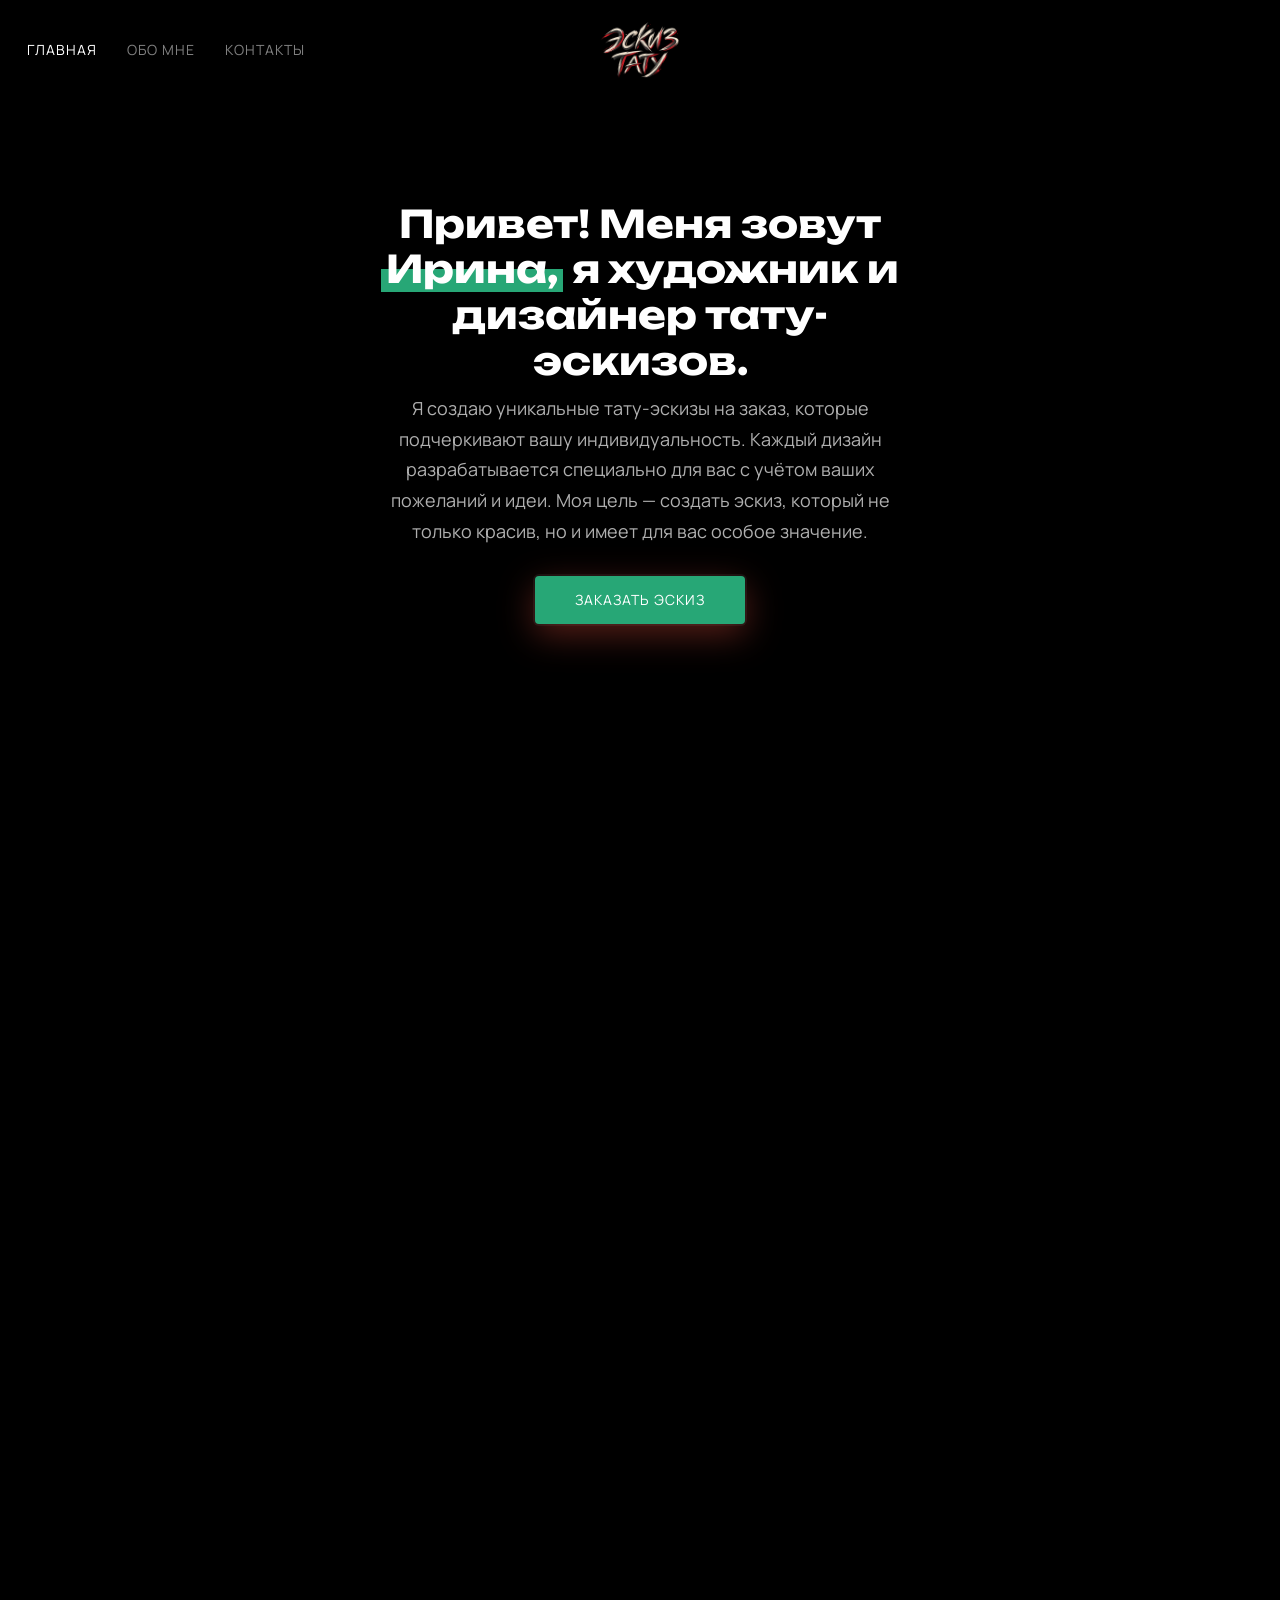
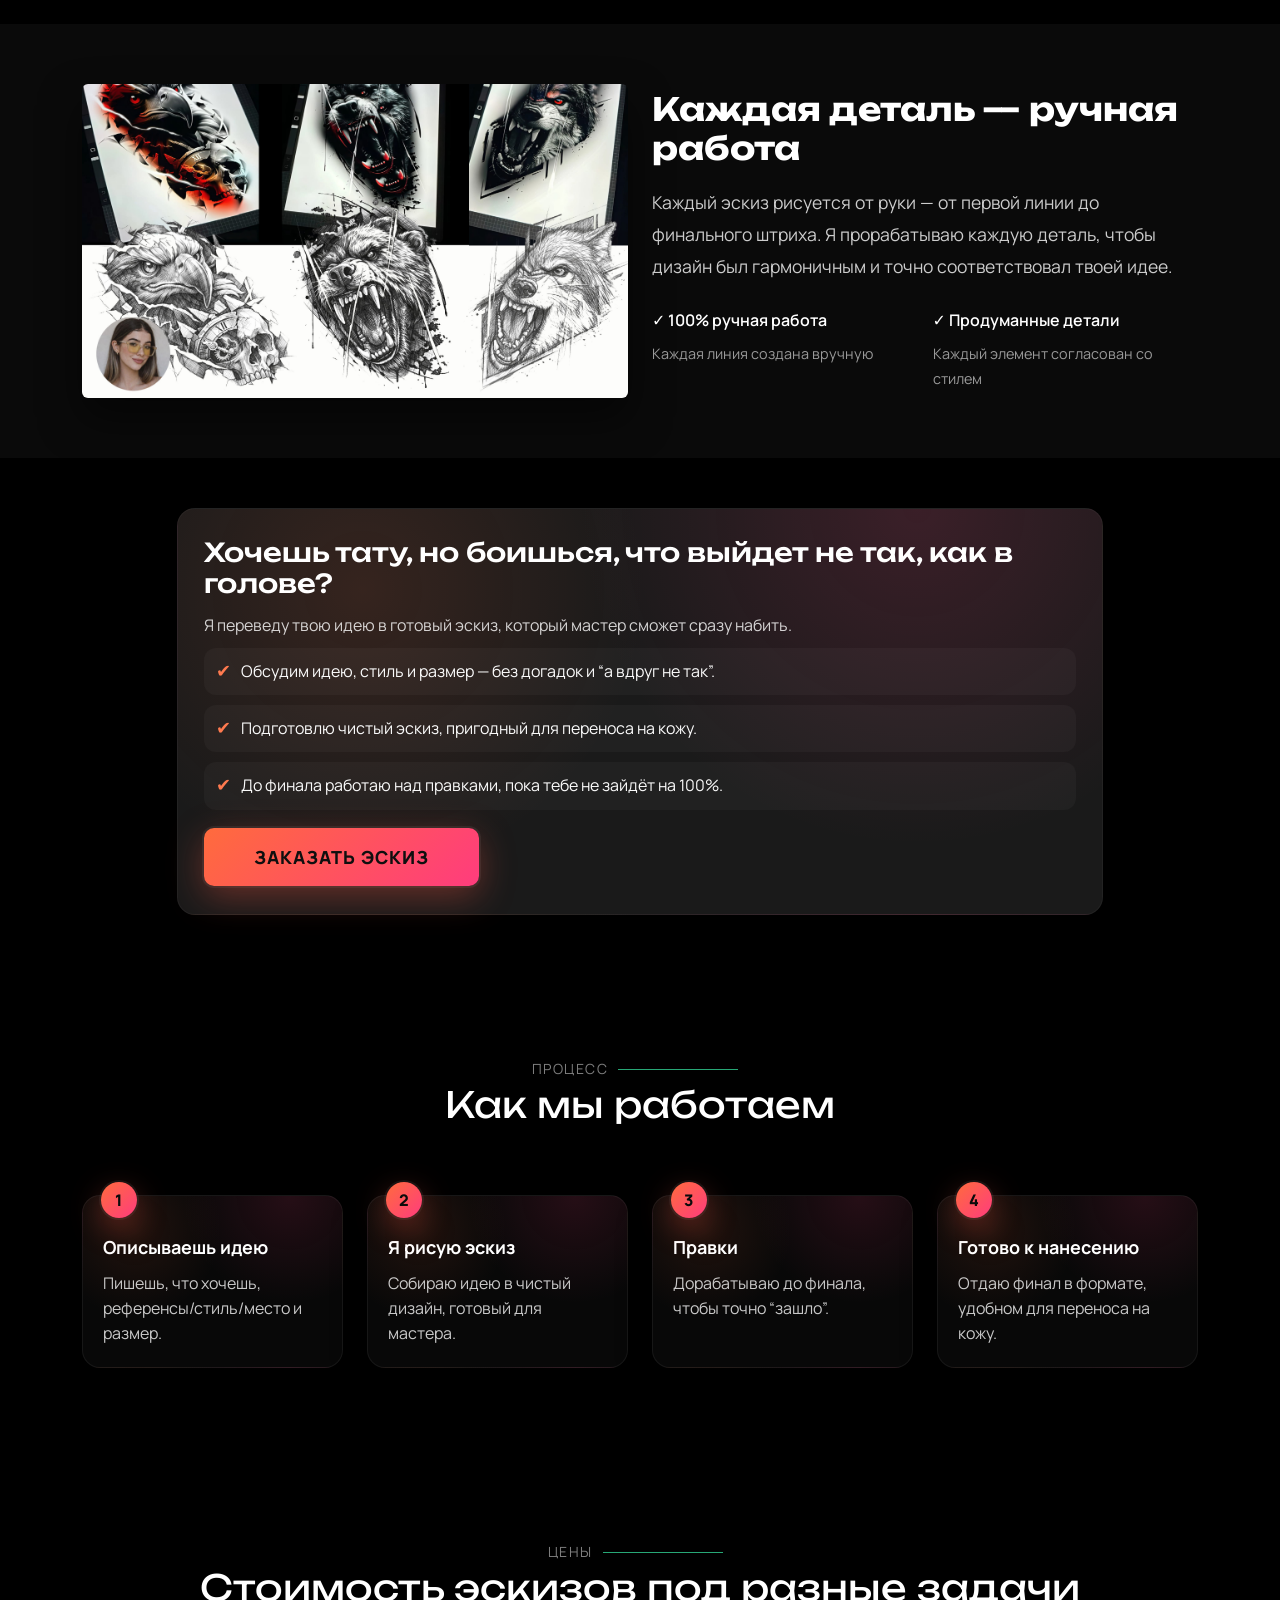
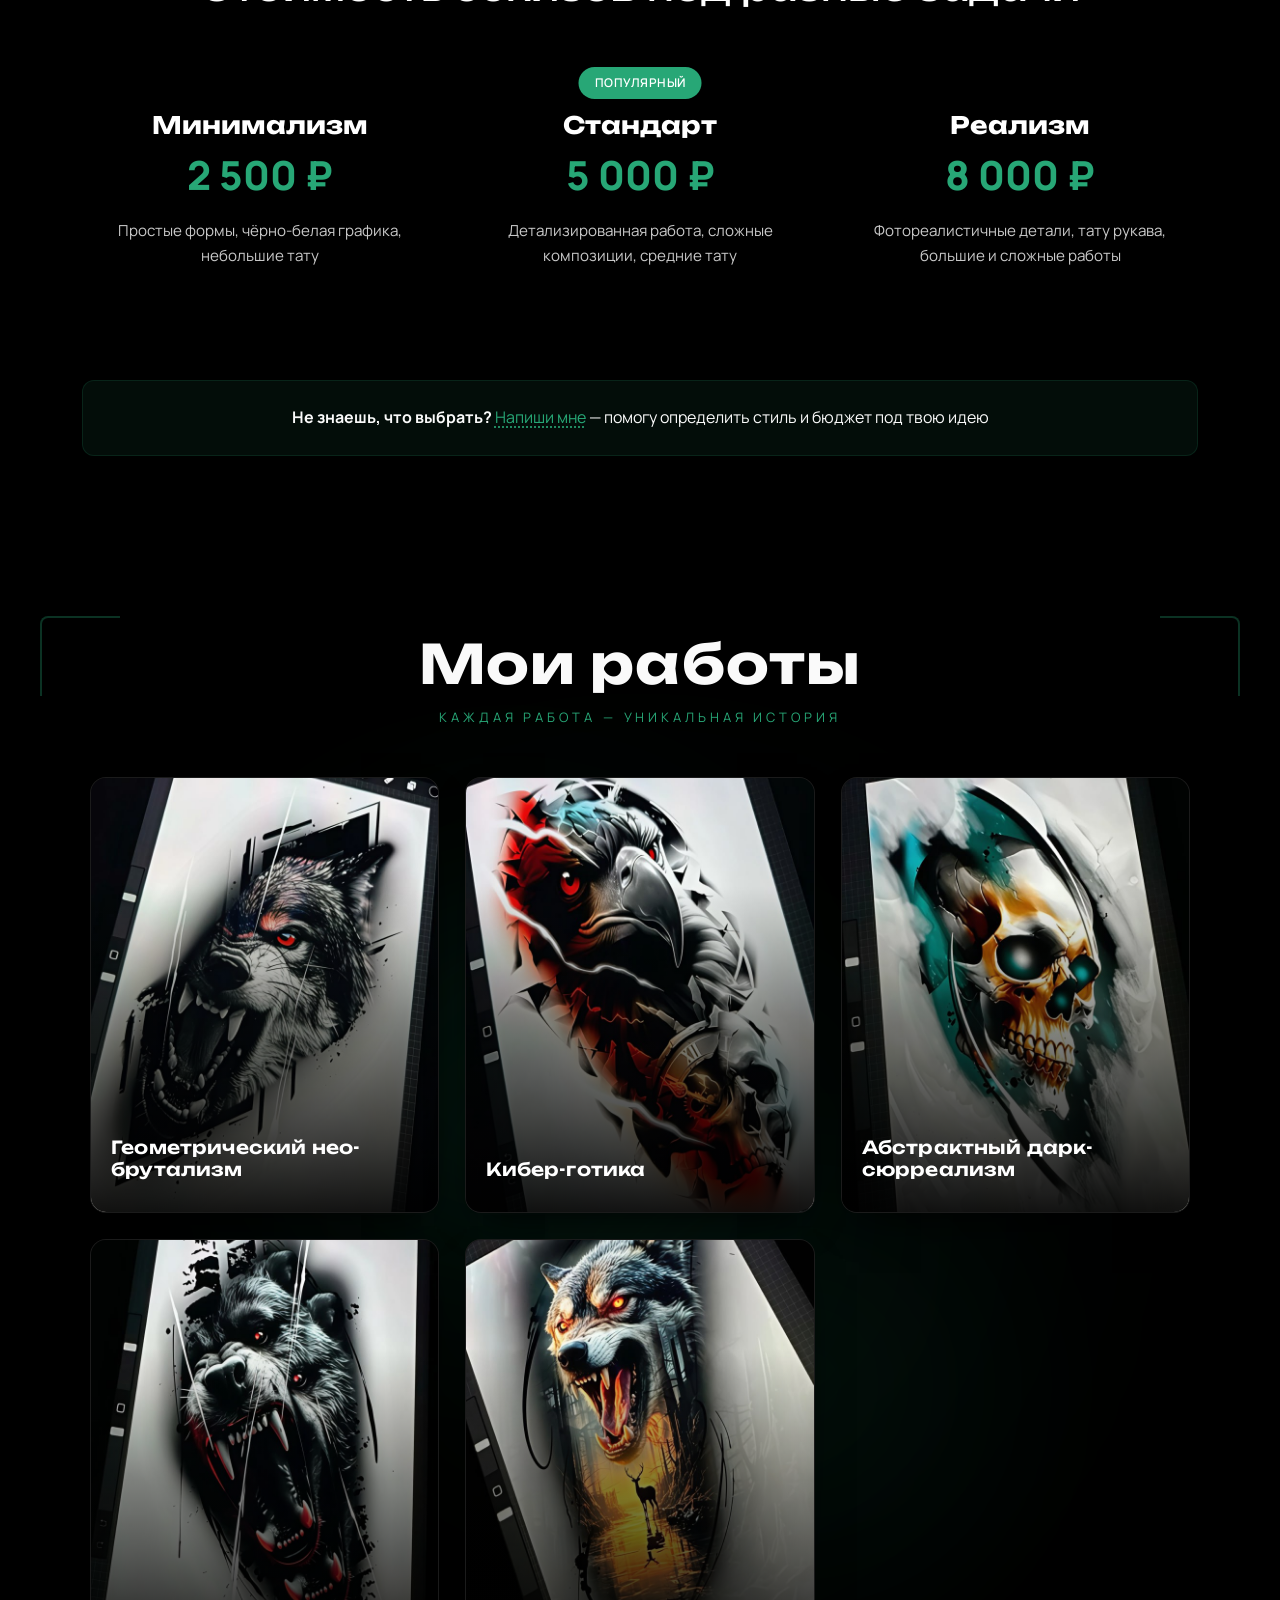
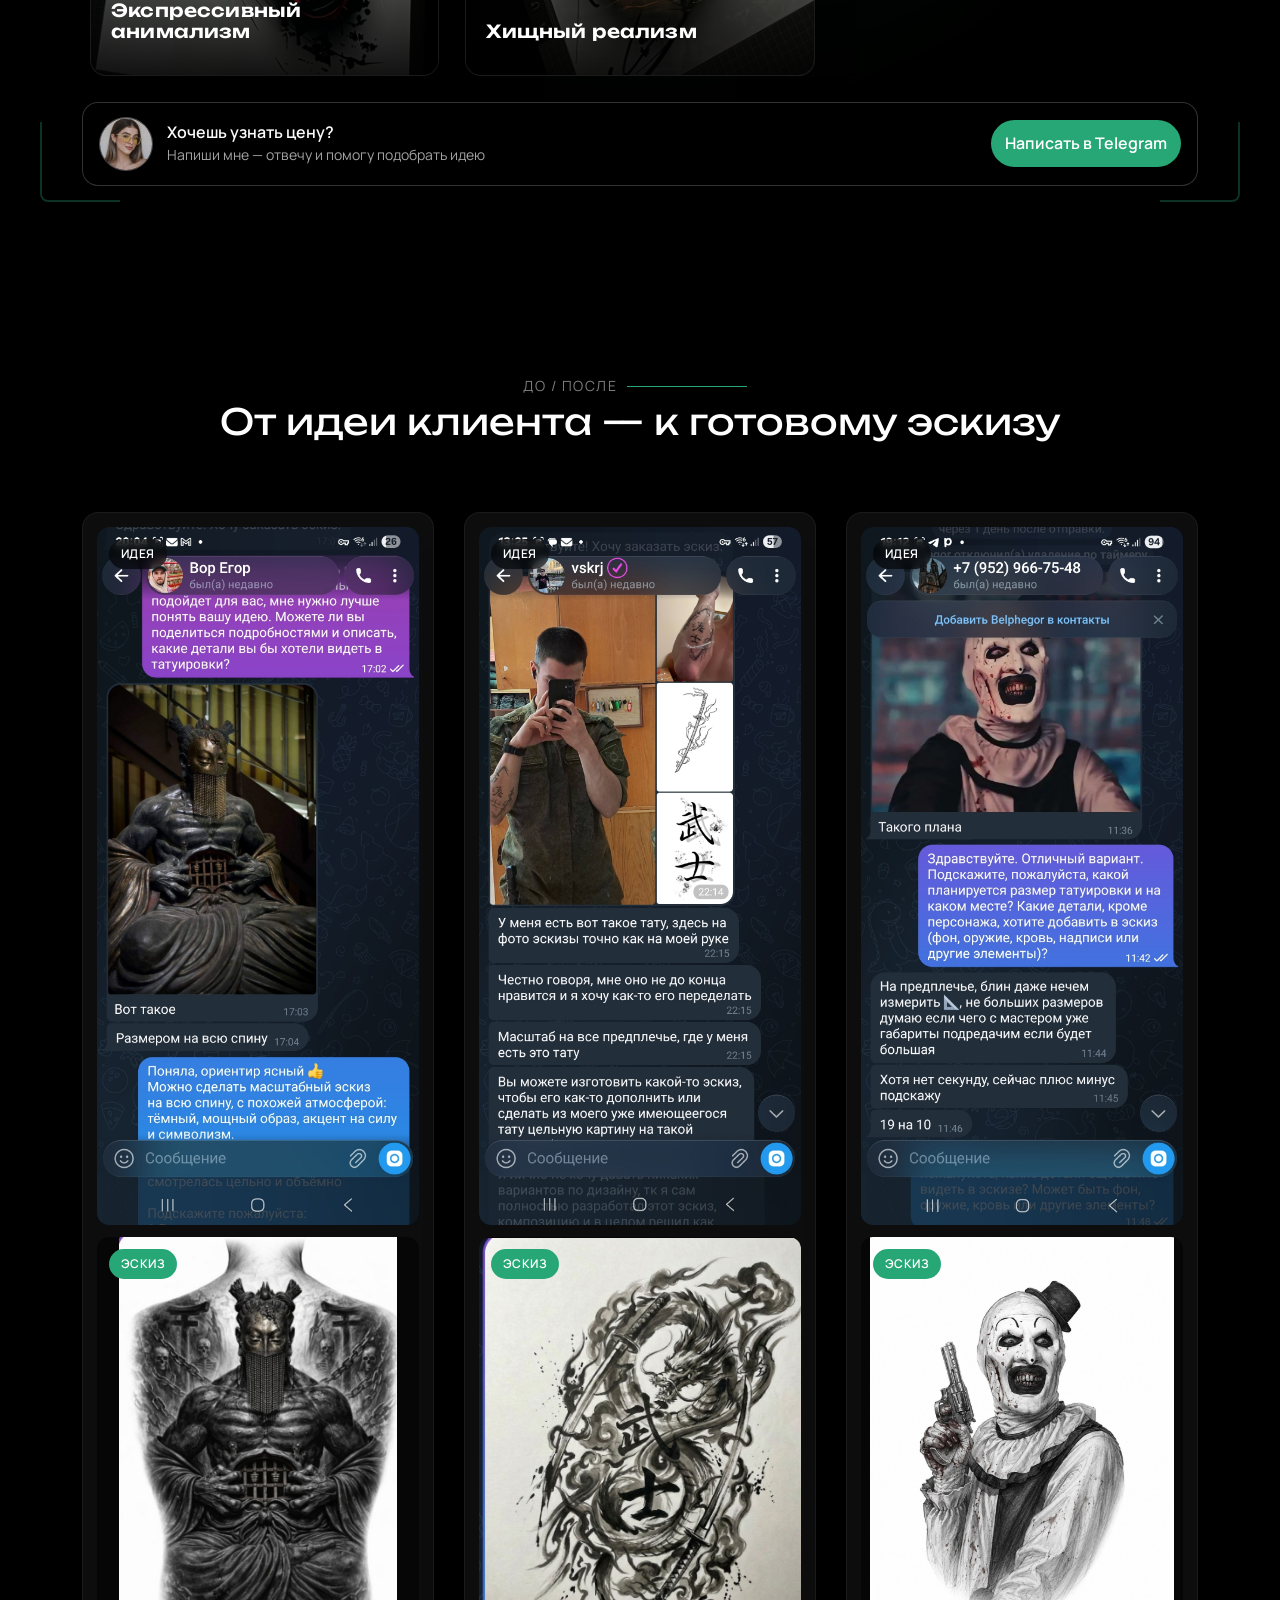
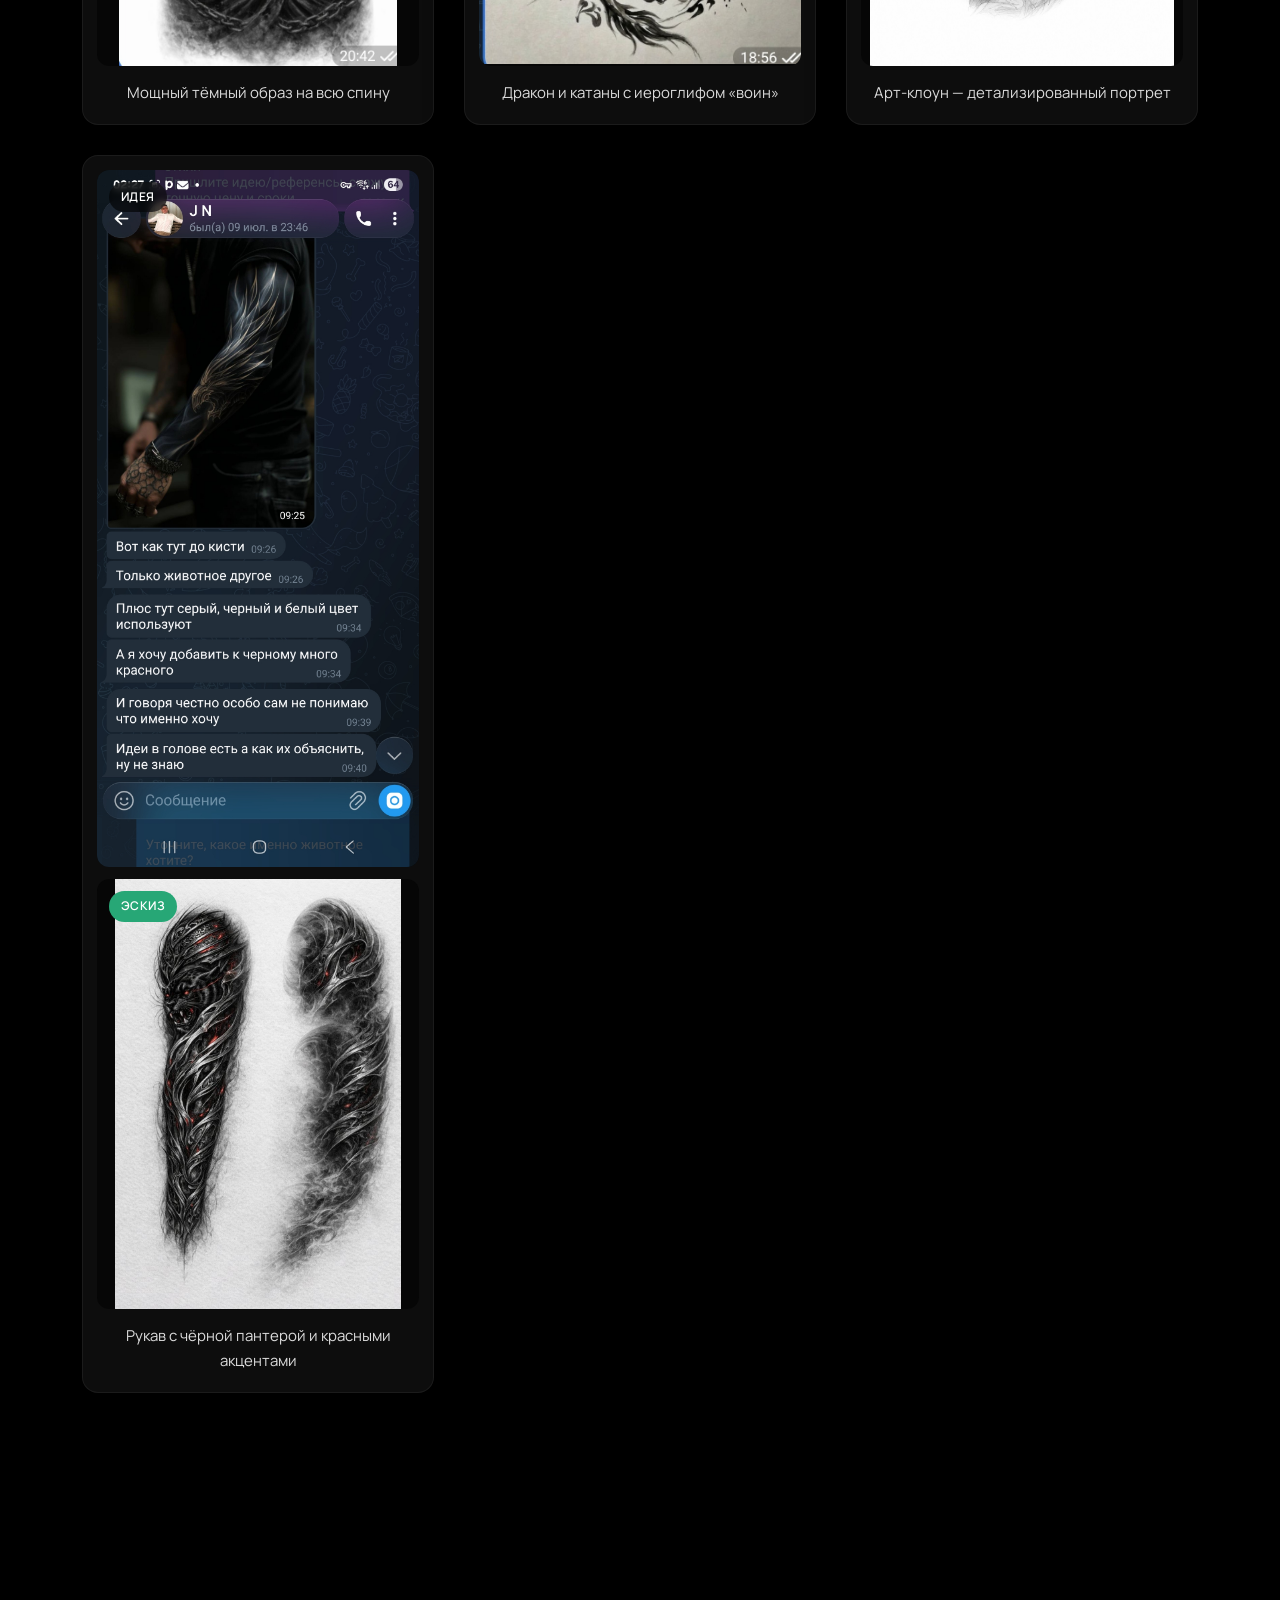
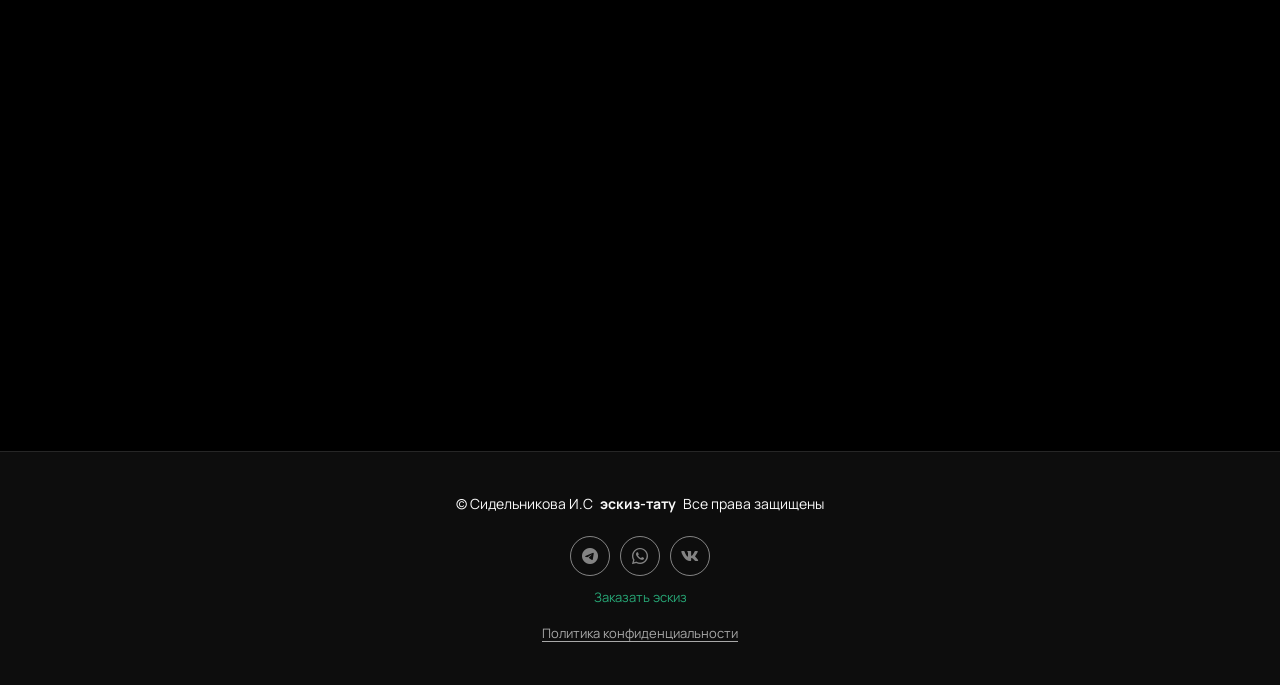
==== commit 6505c489: "eqweqw" ====
--- a/index.html
+++ b/index.html
@@ -21,8 +21,8 @@
   <!-- Яндекс Директ и Open Graph -->
   <meta property="og:title" content="эскиз-тату — Эскизы на заказ">
   <meta property="og:description" content="Профессиональные тату-эскизы на заказ. Уникальные дизайны, разработанные специально для вас.">
-  <meta property="og:image" content="http://tattoosketch-irina.ru/assets/img/logo.png">
-  <meta property="og:url" content="http://tattoosketch-irina.ru/">
+  <meta property="og:image" content="http://www.tattoosketchirina.online/assets/img/logo.png">
+  <meta property="og:url" content="http://www.tattoosketchirina.online/">
   <meta property="og:type" content="website">
   <meta property="og:site_name" content="эскиз-тату">
   <meta property="og:locale" content="ru_RU">
@@ -31,7 +31,7 @@
   <meta name="twitter:card" content="summary_large_image">
   <meta name="twitter:title" content="эскиз-тату — Эскизы на заказ">
   <meta name="twitter:description" content="Профессиональные тату-эскизы на заказ">
-  <meta name="twitter:image" content="http://tattoosketch-irina.ru/assets/img/logo.png">
+  <meta name="twitter:image" content="http://www.tattoosketchirina.online/assets/img/logo.png">
   
   <!-- Дополнительные размеры иконок для лучшей совместимости -->
   <link rel="icon" type="image/png" sizes="16x16" href="assets/img/favicon.png">
@@ -90,14 +90,14 @@
     <div class="container-fluid position-relative d-flex align-items-center justify-content-between">
       <nav id="navmenu" class="navmenu">
         <ul>
-          <li><a href="http://tattoosketch-irina.ru/" class="active">Главная<br></a></li>
-          <li><a href="http://tattoosketch-irina.ru/about.html">Обо мне</a></li>
-          <li><a href="http://tattoosketch-irina.ru/contact.html">Контакты</a></li>
+          <li><a href="http://www.tattoosketchirina.online/" class="active">Главная<br></a></li>
+          <li><a href="http://www.tattoosketchirina.online/about.html">Обо мне</a></li>
+          <li><a href="http://www.tattoosketchirina.online/contact.html">Контакты</a></li>
         </ul>
         <i class="mobile-nav-toggle d-xl-none bi bi-list"></i>
       </nav>
 
-      <a href="http://tattoosketch-irina.ru/" class="header-logo" aria-label="Эскиз тату — на главную"><img src="assets/img/logo-header.png" alt="Эскиз тату" width="78" height="56"></a>
+      <a href="http://www.tattoosketchirina.online/" class="header-logo" aria-label="Эскиз тату — на главную"><img src="assets/img/logo-header.png" alt="Эскиз тату" width="78" height="56"></a>
 
     </div>
   </header>
@@ -946,7 +946,7 @@
 
       <div class="privacy-modal__body">
         <h4>1. Общие положения</h4>
-        <p>Сайт tattoosketch-irina.ru (далее — «Сайт») принадлежит Cидельниковой И.С. и предоставляет услуги по разработке авторских тату-эскизов на заказ. Используя Сайт и обращаясь через мессенджеры (Telegram, WhatsApp, ВКонтакте, MAX), вы соглашаетесь с условиями настоящей политики.</p>
+        <p>Сайт www.tattoosketchirina.online (далее — «Сайт») принадлежит Cидельниковой И.С. и предоставляет услуги по разработке авторских тату-эскизов на заказ. Используя Сайт и обращаясь через мессенджеры (Telegram, WhatsApp, ВКонтакте, MAX), вы соглашаетесь с условиями настоящей политики.</p>
 
         <h4>2. Какие данные собираются</h4>
         <ul>
